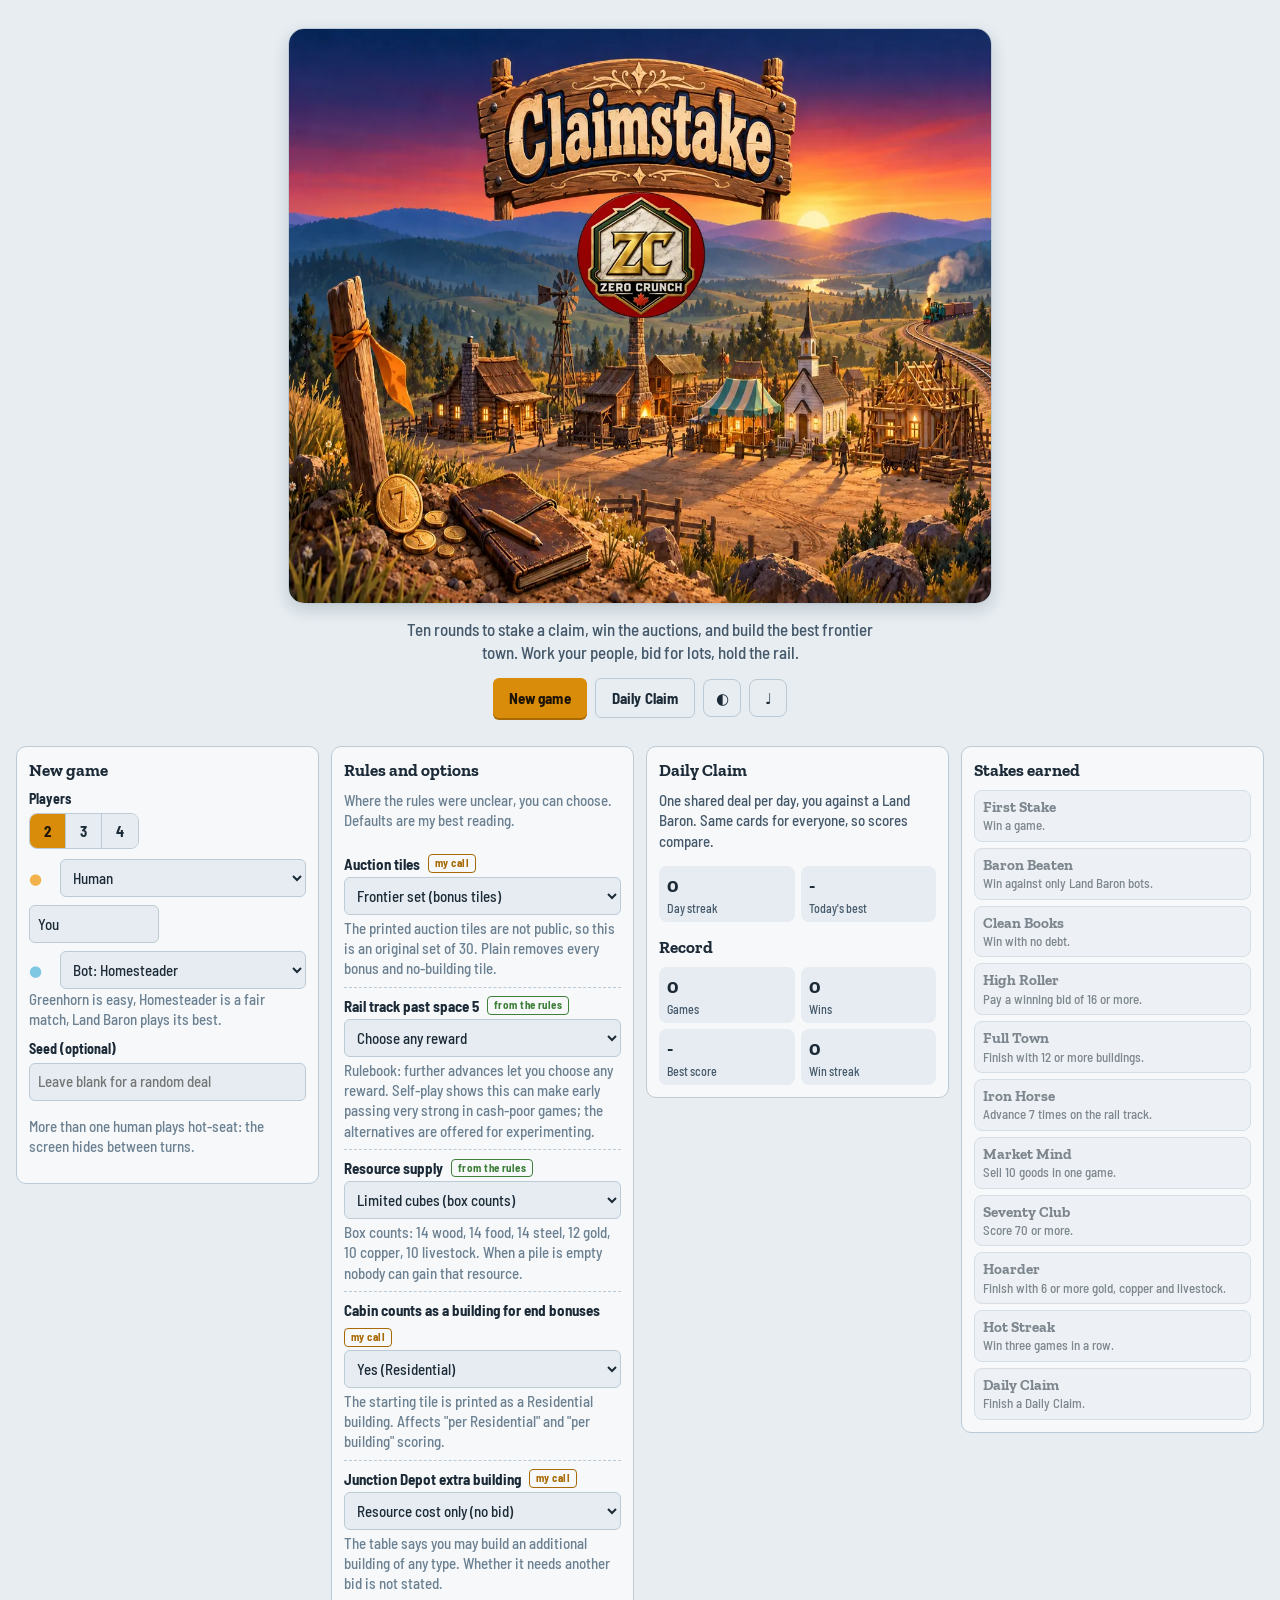
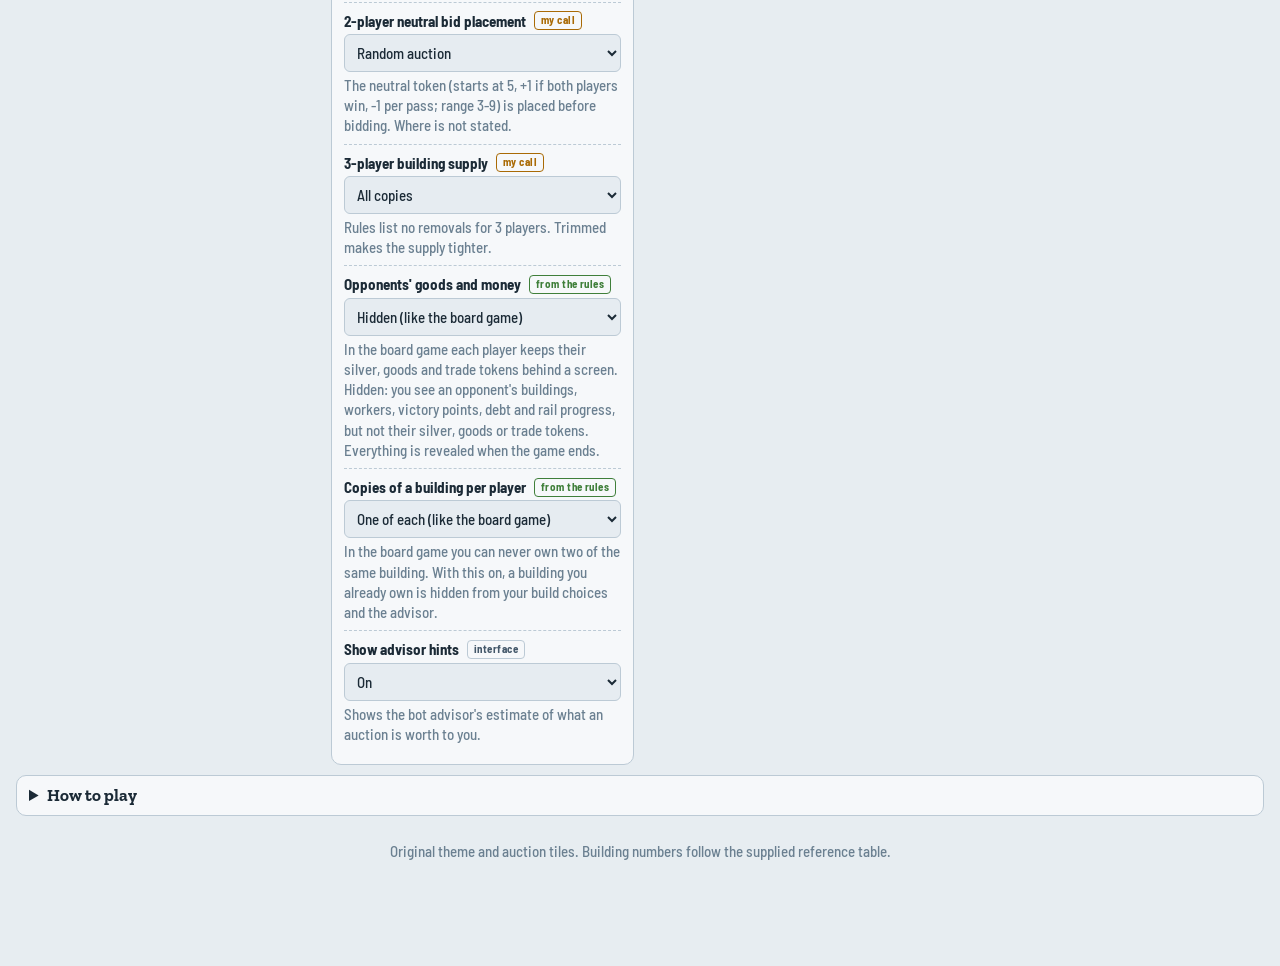
==== site/index.html @ 6c7e7928 "Easier-to-read building abilities Co-Authored-By: Claude Sonnet 5.5 <noreply@anthropic.com> Claude-S" ====
<!doctype html><html lang="en"><head><meta charset="utf-8"><meta name="viewport" content="width=device-width,initial-scale=1,viewport-fit=cover">
<title>Claimstake</title>
<link rel="preconnect" href="https://fonts.googleapis.com"><link rel="preconnect" href="https://fonts.gstatic.com" crossorigin>
<link rel="stylesheet" href="https://fonts.googleapis.com/css2?family=Barlow+Semi+Condensed:wght@500;600;700&family=Zilla+Slab:wght@600;700&display=swap">
<style>/* Layout concept: dusk survey office. Header ribbon of ten stakes; left = town scene + action table; right = ledger, market, lots.
   Dark-first (dusk with lamplit windows); daylight theme mirrors it. */
:root {
  --bg: #0e1822; --bg2: #132130; --panel: #192a3a; --panel2: #213447; --line: #31485c;
  --ink: #ece6d6; --ink2: #a9b8c6; --ink3: #7189a0;
  --amber: #f2b34c; --amber2: #c98a22; --on-amber: #1d1406; --good: #8fc08a; --bad: #e0705a; --warn: #eab050;
  --R: #d9806a; --I: #8aa5c8; --C: #52b5aa; --S: #b88acb;
  --sky1: #1b2f4a; --sky2: #5a5476; --sky3: #e9985a; --hill1: #1a2b3c; --hill2: #142230; --ground: #263a30; --star: .0;
  --wall: #a58d6c; --wall2: #7b6850; --trim: #e4d6b8; --dk: #241c16; --glass: #ffcf72; --stone: #7f8c99; --stone2: #62707e;
  --brick: #98584b; --water: #2f6f8f; --plank: #6c5238; --crate: #9a7a4b; --grass: #4d6b46; --crop: #d1a944; --cow: #d9cdb5;
  --logc: #c6934f; --rock: #5d6670; --oreGold: #f0c040; --oreCu: #cf7a48; --steel2: #6f7e8e; --wheel: #d9cfb8; --smoke: #c4ccd4;
  --shadow: 0 6px 18px rgba(0, 0, 0, .35);
  --font-d: 'Zilla Slab', 'Rockwell', 'Roboto Slab', Georgia, serif;
  --font-b: 'Barlow Semi Condensed', 'Arial Narrow', 'Roboto Condensed', system-ui, sans-serif;
  color-scheme: dark;
}
@media (prefers-color-scheme: light) {
  :root:not([data-theme="dark"]) {
    --bg: #e7edf1; --bg2: #dde5eb; --panel: #f6f8fa; --panel2: #e6ecf1; --line: #bccad5;
    --ink: #1b2a36; --ink2: #44586a; --ink3: #6b8091; --amber: #d98b0a; --amber2: #a96a05; --on-amber: #1d1406;
    --good: #3f7f3a; --bad: #b8402d; --warn: #a96a05;
    --R: #c25f47; --I: #4f74a1; --C: #2a8f84; --S: #8a58a6;
    --sky1: #8fb4d6; --sky2: #f0cfae; --sky3: #ffe9c4; --hill1: #9db5a0; --hill2: #86a28d; --ground: #7aa077;
    --wall: #c7ad86; --wall2: #a38a66; --glass: #ffe3a1; --shadow: 0 6px 16px rgba(30, 50, 70, .18);
    color-scheme: light;
  }
}
:root[data-theme="light"] {
  --bg: #e7edf1; --bg2: #dde5eb; --panel: #f6f8fa; --panel2: #e6ecf1; --line: #bccad5;
  --ink: #1b2a36; --ink2: #44586a; --ink3: #6b8091; --amber: #d98b0a; --amber2: #a96a05; --on-amber: #1d1406;
  --good: #3f7f3a; --bad: #b8402d; --warn: #a96a05;
  --R: #c25f47; --I: #4f74a1; --C: #2a8f84; --S: #8a58a6;
  --sky1: #8fb4d6; --sky2: #f0cfae; --sky3: #ffe9c4; --hill1: #9db5a0; --hill2: #86a28d; --ground: #7aa077;
  --wall: #c7ad86; --wall2: #a38a66; --glass: #ffe3a1; --shadow: 0 6px 16px rgba(30, 50, 70, .18);
  color-scheme: light;
}

* { box-sizing: border-box; }
html, body { height: 100%; }
body { margin: 0; background: var(--bg); color: var(--ink); font: 500 15px/1.35 var(--font-b); -webkit-font-smoothing: antialiased; }
button { font: inherit; color: inherit; cursor: pointer; }
h1, h2, h3, h4 { font-family: var(--font-d); margin: 0; font-weight: 700; text-wrap: balance; }
.num { font-variant-numeric: tabular-nums; }
.ic { width: 1.25em; height: 1.25em; vertical-align: -.28em; flex: none; }
.ic.R, .ic.I, .ic.C, .ic.S { }
.ic.R { color: var(--R); } .ic.I { color: var(--I); } .ic.C { color: var(--C); } .ic.S { color: var(--S); }
:focus-visible { outline: 2px solid var(--amber); outline-offset: 2px; border-radius: 4px; }

#app { min-height: 100%; display: flex; flex-direction: column; padding-inline: 16px; padding-block: 10px 90px; max-width: 1480px; margin: 0 auto; gap: 10px; }

/* ---------- buttons, chips */
.btn { background: var(--amber); color: var(--on-amber); border: 0; border-radius: 6px; padding: 9px 16px; font-weight: 700; letter-spacing: .01em; min-height: 40px; box-shadow: 0 2px 0 var(--amber2); transition: transform .08s, filter .15s; }
.btn:hover:not(:disabled) { filter: brightness(1.07); }
.btn:active:not(:disabled) { transform: translateY(1px); box-shadow: 0 1px 0 var(--amber2); }
.btn:disabled { background: var(--panel2); color: var(--ink3); box-shadow: none; cursor: not-allowed; }
.btn.ghost { background: transparent; color: var(--ink); border: 1px solid var(--line); box-shadow: none; }
.btn.ghost:hover:not(:disabled) { background: var(--panel2); }
.btn.small { padding: 4px 10px; min-height: 30px; font-size: 13px; }
.btn.warn { background: var(--bad); color: #fff; box-shadow: 0 2px 0 rgba(0, 0, 0, .3); }
.chip { display: inline-flex; align-items: center; gap: 4px; padding: 2px 8px; border-radius: 99px; background: var(--panel2); border: 1px solid var(--line); font-size: 13px; white-space: nowrap; }
.chip.R { border-color: var(--R); } .chip.I { border-color: var(--I); } .chip.C { border-color: var(--C); } .chip.S { border-color: var(--S); }
.tag { font-size: 11px; font-weight: 700; letter-spacing: .04em; padding: 1px 6px; border-radius: 4px; border: 1px solid var(--line); color: var(--ink2); }
.tag.confirmed { color: var(--good); border-color: var(--good); } .tag.designed { color: var(--warn); border-color: var(--warn); }
.muted { color: var(--ink2); } .faint { color: var(--ink3); }
.row { display: flex; align-items: center; gap: 8px; } .row.wrap { flex-wrap: wrap; } .grow { flex: 1; min-width: 0; }
.panel { background: var(--panel); border: 1px solid var(--line); border-radius: 10px; padding: 12px; }
.panel > h3 { font-size: 17px; margin-bottom: 8px; display: flex; align-items: center; gap: 8px; }

/* ---------- header */
.top { display: flex; align-items: center; gap: 14px; flex-wrap: wrap; }
.brand { display: flex; align-items: center; gap: 8px; font-family: var(--font-d); font-size: 24px; font-weight: 700; letter-spacing: .01em; }
.brand .ic { width: 28px; height: 28px; }
.ribbon { flex: 1; min-width: 260px; display: grid; grid-template-columns: repeat(10, 1fr); gap: 3px; align-items: end; }
.stake { position: relative; height: 30px; border-radius: 3px; background: var(--panel2); display: grid; place-items: center; font-weight: 700; font-size: 13px; color: var(--ink3); border-bottom: 3px solid var(--line); }
.stake.A { border-bottom-color: #84b27e; } .stake.B { border-bottom-color: #7ea0c8; } .stake.C { border-bottom-color: #c590d6; }
.stake.done { color: var(--ink2); background: var(--bg2); }
.stake.now { background: var(--amber); color: var(--on-amber); transform: translateY(-3px); box-shadow: 0 3px 0 var(--amber2); }
.stagebar { grid-column: 1 / -1; display: grid; grid-template-columns: 4fr 4fr 2fr; font-size: 11px; color: var(--ink3); letter-spacing: .06em; text-transform: uppercase; }
.phase { font-family: var(--font-d); font-weight: 700; font-size: 17px; }
.iconbtn { width: 38px; height: 38px; display: grid; place-items: center; border-radius: 8px; background: transparent; border: 1px solid var(--line); }
.iconbtn:hover { background: var(--panel2); }

/* ---------- opponents */
.opps { display: flex; gap: 8px; flex-wrap: wrap; }
.opp { flex: 1; min-width: 190px; background: var(--panel); border: 1px solid var(--line); border-radius: 10px; padding: 8px 10px; display: grid; gap: 4px; }
.opp.turn { border-color: var(--amber); box-shadow: 0 0 0 1px var(--amber) inset; }
.opp .nm { font-family: var(--font-d); font-weight: 700; font-size: 16px; display: flex; justify-content: space-between; gap: 6px; }
.opp .st { display: flex; gap: 10px; flex-wrap: wrap; font-size: 13px; color: var(--ink2); }
.pips { display: inline-flex; gap: 3px; } .pips i { width: 9px; height: 9px; border-radius: 50%; background: var(--panel2); border: 1px solid var(--line); } .pips i.on { background: var(--amber); border-color: var(--amber2); }

/* ---------- main grid */
.main { display: grid; grid-template-columns: minmax(0, 1.65fr) minmax(300px, 1fr); gap: 12px; align-items: start; }
.col { display: grid; gap: 12px; min-width: 0; }

/* ---------- town scene */
.scene { border-radius: 12px; overflow: hidden; border: 1px solid var(--line); background: linear-gradient(var(--sky1), var(--sky2) 62%, var(--sky3)); position: relative; box-shadow: var(--shadow); }
.scene svg.sc { display: block; width: 100%; height: auto; }
.scene .cap { position: absolute; left: 10px; top: 8px; right: 10px; display: flex; justify-content: space-between; gap: 8px; pointer-events: none; }
.scene .cap b { font-family: var(--font-d); font-size: 18px; color: #fff; text-shadow: 0 1px 6px rgba(0, 0, 0, .5); }
.scene .cap span { color: rgba(255, 255, 255, .85); font-size: 13px; text-shadow: 0 1px 4px rgba(0, 0, 0, .5); }
.star { fill: #fff; opacity: calc(var(--star) * .9); }
.bld { cursor: pointer; }
.bld:hover .spr { filter: brightness(1.12); }
.bld.rise { animation: rise .8s cubic-bezier(.2, .9, .25, 1.15) both; transform-box: fill-box; transform-origin: 50% 100%; }
@keyframes rise { 0% { transform: translateY(40px) scaleY(.2); opacity: 0; } 60% { opacity: 1; } 100% { transform: none; } }
.spr { overflow: visible; }
.spr .w { fill: var(--wall); } .spr .w2 { fill: var(--wall2); } .spr .trim { fill: var(--trim); }
.spr .dk { fill: var(--dk); stroke: var(--dk); } .spr .gl { fill: var(--glass); filter: drop-shadow(0 0 2.5px var(--glass)); animation: flick 5s ease-in-out infinite; }
.spr .stone { fill: var(--stone); } .spr .stone2 { fill: var(--stone2); } .spr .brick { fill: var(--brick); }
.spr .rf.R, .spr .flag.R { fill: var(--R); } .spr .rf.I, .spr .flag.I { fill: var(--I); } .spr .rf.C, .spr .flag.C { fill: var(--C); } .spr .rf.S, .spr .flag.S { fill: var(--S); }
.spr .water { fill: var(--water); } .spr .wave { fill: none; stroke: rgba(255, 255, 255, .35); stroke-width: 1.4; }
.spr .plank { fill: var(--plank); } .spr .crate { fill: var(--crate); stroke: var(--dk); stroke-width: .8; } .spr .gr { fill: var(--grass); }
.spr .crop { fill: var(--crop); } .spr .cow { fill: var(--cow); } .spr .logc { fill: var(--logc); stroke: var(--dk); stroke-width: .8; }
.spr .rock { fill: var(--rock); } .spr .ore.gold { fill: var(--oreGold); } .spr .ore.copper { fill: var(--oreCu); } .spr .ore { fill: var(--stone); }
.spr .fence { fill: none; stroke: var(--wall2); } .spr .fence path, .spr .fence ellipse { stroke: var(--trim); }
.spr .track { fill: none; stroke: var(--steel2); stroke-width: 1.6; }
.spr .anvilc { fill: var(--steel2); } .spr .wheel { fill: none; stroke: var(--wheel); } .spr .sail { fill: var(--trim); }
.spr .awn0 { fill: var(--R); } .spr .awn1 { fill: var(--trim); } .spr .stripe { stroke: var(--bg); opacity: .5; fill: none; }
.spr .sign { fill: var(--trim); } .spr .sign2 { fill: var(--trim); }
.spr .boxA { fill: var(--R); } .spr .boxB { fill: var(--C); }
.spr .fire { fill: #ff9b3d; filter: drop-shadow(0 0 4px #ff9b3d); animation: flick 1.4s ease-in-out infinite; }
.spr .blade { fill: none; stroke: var(--wall2); } .spr .blade2 { fill: var(--trim); opacity: .9; }
.spr .spin { animation: spin 14s linear infinite; }
.spr .smoke circle { fill: var(--smoke); opacity: .0; animation: puff 4.5s ease-out infinite; }
.spr .smoke circle:nth-child(2) { animation-delay: .6s; } .spr .smoke circle:nth-child(3) { animation-delay: 1.2s; }
@keyframes flick { 0%, 100% { opacity: 1; } 45% { opacity: .85; } 52% { opacity: 1; } 78% { opacity: .9; } }
@keyframes spin { to { transform: rotate(360deg); } }
@keyframes puff { 0% { opacity: .0; transform: translateY(6px); } 25% { opacity: .55; } 100% { opacity: 0; transform: translateY(-14px) scale(1.5); } }

/* ---------- action table */
.table { background: var(--panel); border: 1px solid var(--line); border-radius: 12px; padding: 14px; display: grid; gap: 12px; }
.table > .hd { display: flex; align-items: baseline; justify-content: space-between; gap: 10px; flex-wrap: wrap; }
.table > .hd h2 { font-size: 22px; }
.hint { color: var(--ink2); font-size: 14px; max-width: 70ch; }
.notice { border-left: 4px solid var(--amber); background: var(--panel2); border-radius: 6px; padding: 8px 10px; font-size: 14px; }
.notice.bad { border-color: var(--bad); }

/* auctions */
.aucs { display: grid; grid-template-columns: repeat(auto-fit, minmax(240px, 1fr)); gap: 10px; }
.auc { background: var(--panel2); border: 1px solid var(--line); border-radius: 10px; padding: 10px; display: grid; gap: 8px; align-content: start; position: relative; }
.auc.mine { border-color: var(--amber); }
.auc .tn { font-family: var(--font-d); font-weight: 700; font-size: 18px; }
.auc .bidnow { display: flex; align-items: center; gap: 8px; min-height: 34px; }
.coin { display: inline-grid; place-items: center; min-width: 34px; height: 34px; border-radius: 50%; background: radial-gradient(circle at 35% 30%, #fff3d0, var(--amber) 55%, var(--amber2)); color: var(--on-amber); font-weight: 800; font-size: 16px; box-shadow: 0 2px 0 var(--amber2); }
.coin.neutral { background: radial-gradient(circle at 35% 30%, #e8eef3, #95a6b6 60%, #6d7f90); box-shadow: 0 2px 0 #55687a; }
.coin.stamp { animation: stamp .35s cubic-bezier(.2, 1.6, .4, 1) both; }
@keyframes stamp { 0% { transform: scale(2) rotate(-14deg); opacity: 0; } 100% { transform: none; opacity: 1; } }
.ladder { display: flex; flex-wrap: wrap; gap: 5px; }
.lad { min-width: 40px; height: 36px; border-radius: 6px; border: 1px solid var(--line); background: var(--panel); font-weight: 700; }
.lad:hover:not(:disabled) { background: var(--amber); color: var(--on-amber); border-color: var(--amber2); }
.lad:disabled { opacity: .35; cursor: not-allowed; }
.mini { display: flex; flex-wrap: wrap; gap: 5px; }
.mb { display: inline-flex; align-items: center; gap: 5px; padding: 2px 8px 2px 4px; border-radius: 6px; background: var(--panel); border: 1px solid var(--line); font-size: 13px; cursor: pointer; }
.mb svg.spr { width: 28px; height: 25px; }
.mb.no { opacity: .5; } .mb.ok { border-color: var(--good); }
.mb:hover { background: var(--bg2); }

/* building cards */
.cards { display: grid; grid-template-columns: repeat(auto-fill, minmax(210px, 1fr)); gap: 10px; }
.bcard { background: var(--panel2); border: 1px solid var(--line); border-radius: 10px; padding: 8px; display: grid; gap: 6px; align-content: start; position: relative; text-align: left; }
.bcard.sel { border-color: var(--amber); box-shadow: 0 0 0 2px var(--amber) inset; }
.bcard.dis { opacity: .55; }
.bcard .art { height: 64px; display: flex; justify-content: center; background: linear-gradient(var(--sky1), var(--sky2)); border-radius: 7px; overflow: hidden; }
.bcard .art svg { height: 100%; width: auto; }
.bcard .nm { font-family: var(--font-d); font-weight: 700; font-size: 16px; display: flex; justify-content: space-between; gap: 6px; align-items: center; }
.bcard .fx { font-size: 13px; color: var(--ink2); display: grid; gap: 2px; }
.cost { display: inline-flex; gap: 2px; align-items: center; }
.ty { display: inline-flex; align-items: center; gap: 3px; font-size: 12px; font-weight: 700; }
.slots { display: flex; gap: 8px; flex-wrap: wrap; }
.slot { display: inline-flex; align-items: center; gap: 4px; padding: 4px 6px; border-radius: 8px; border: 1px dashed var(--line); background: var(--panel); font-size: 13px; min-height: 36px; cursor: pointer; }
.slot:hover { border-color: var(--amber); }
.slot .w { width: 20px; height: 20px; border-radius: 50%; border: 2px dashed var(--ink3); display: inline-grid; place-items: center; }
.slot .w.on { border: 2px solid var(--amber); background: var(--amber); }
.slot .w.on svg { width: 16px; height: 16px; }
.slot.full { border-style: solid; border-color: var(--amber); }

/* resource lines */
.resrow { display: grid; grid-template-columns: 1.6em minmax(0, 1fr) auto auto; gap: 8px; align-items: center; padding: 4px 0; border-bottom: 1px dashed var(--line); }
.resrow:last-child { border-bottom: 0; }
.resrow .have { font-weight: 800; font-size: 17px; min-width: 1.5em; text-align: right; }
.mk { display: inline-flex; gap: 4px; }
.mk button { border: 1px solid var(--line); background: var(--panel2); border-radius: 6px; padding: 3px 7px; font-size: 13px; font-weight: 700; min-height: 30px; }
.mk button:hover:not(:disabled) { background: var(--amber); color: var(--on-amber); }
.mk button:disabled { opacity: .35; cursor: not-allowed; }
.stats { display: grid; grid-template-columns: repeat(auto-fit, minmax(92px, 1fr)); gap: 6px; }
.stat { background: var(--panel2); border-radius: 8px; padding: 6px 8px; display: grid; gap: 1px; }
.stat b { font-size: 20px; font-family: var(--font-d); display: flex; align-items: center; gap: 5px; }
.stat span { font-size: 12px; color: var(--ink2); }
.stat.bad b { color: var(--bad); }

.tabs { display: none; }
.log { max-height: 220px; overflow: auto; font-size: 13px; color: var(--ink2); display: grid; gap: 2px; }
.log div:last-child { color: var(--ink); font-weight: 600; }
.lots .grp { display: grid; gap: 4px; margin-bottom: 8px; }
.lotrow { display: grid; grid-template-columns: 36px minmax(0, 1fr) auto; gap: 8px; align-items: center; padding: 3px 4px; border-radius: 6px; cursor: pointer; background: transparent; border: 0; text-align: left; width: 100%; }
.lotrow:hover { background: var(--panel2); }
.lotrow svg.spr { width: 36px; height: 32px; }
.lotrow .era { font-size: 11px; color: var(--ink3); }

/* pay panel */
.pay { background: var(--panel2); border: 1px solid var(--amber); border-radius: 10px; padding: 10px; display: grid; gap: 8px; }
.pay .due { font-family: var(--font-d); font-size: 20px; font-weight: 700; display: flex; align-items: center; gap: 6px; }
.stepper { display: inline-flex; align-items: center; gap: 6px; }
.stepper button { width: 30px; height: 30px; border-radius: 6px; border: 1px solid var(--line); background: var(--panel); font-weight: 800; }
.stepper button:disabled { opacity: .35; }

/* modal / curtain / toast */
.veil { position: fixed; inset: 0; background: rgba(5, 10, 16, .66); display: grid; place-items: center; padding: 16px; z-index: 50; overflow: auto; }
.sheet { background: var(--panel); border: 1px solid var(--line); border-radius: 14px; padding: 18px; max-width: 760px; width: 100%; max-height: calc(100% - 20px); overflow: auto; display: grid; gap: 12px; box-shadow: var(--shadow); }
.sheet.wide { max-width: 1000px; }
.curtain { background: var(--bg); z-index: 80; text-align: center; }
.toasts { position: fixed; left: 50%; transform: translateX(-50%); bottom: calc(80px + env(safe-area-inset-bottom, 0px)); display: grid; gap: 6px; z-index: 70; pointer-events: none; width: min(92vw, 460px); }
.toast { background: var(--panel2); border: 1px solid var(--line); border-radius: 8px; padding: 8px 12px; box-shadow: var(--shadow); animation: tin .25s ease-out both; font-weight: 600; }
.toast.bad { border-color: var(--bad); } .toast.good { border-color: var(--good); }
@keyframes tin { from { transform: translateY(10px); opacity: 0; } to { transform: none; opacity: 1; } }

/* menu */
.hero { display: grid; gap: 14px; place-items: center; text-align: center; padding-block: 18px; }
.hero h1 { font-size: clamp(40px, 8vw, 74px); letter-spacing: .01em; line-height: 1; }
.hero p { max-width: 54ch; color: var(--ink2); margin: 0; font-size: 17px; }
.hero .scene { width: min(100%, 880px); }
.menu { display: grid; grid-template-columns: repeat(auto-fit, minmax(300px, 1fr)); gap: 12px; align-items: start; }
.field { display: grid; gap: 4px; } .field label { font-weight: 700; font-size: 14px; }
select, input[type=text] { background: var(--panel2); color: var(--ink); border: 1px solid var(--line); border-radius: 6px; padding: 7px 8px; font: inherit; min-height: 38px; width: 100%; }
.seg { display: inline-flex; border: 1px solid var(--line); border-radius: 8px; overflow: hidden; }
.seg button { background: var(--panel2); border: 0; padding: 7px 14px; font-weight: 700; border-right: 1px solid var(--line); }
.seg button:last-child { border-right: 0; }
.seg button.on { background: var(--amber); color: var(--on-amber); }
.opt { display: grid; gap: 3px; padding: 8px 0; border-bottom: 1px dashed var(--line); }
.opt:last-child { border-bottom: 0; }
details.fold { border: 1px solid var(--line); border-radius: 10px; padding: 8px 12px; background: var(--panel); }
details.fold > summary { cursor: pointer; font-family: var(--font-d); font-weight: 700; font-size: 17px; }
.ach { display: grid; grid-template-columns: repeat(auto-fill, minmax(190px, 1fr)); gap: 6px; }
.ach div { border: 1px solid var(--line); border-radius: 8px; padding: 6px 8px; font-size: 13px; background: var(--panel2); }
.ach div.got { border-color: var(--amber); } .ach div:not(.got) { opacity: .55; }
.ach b { display: block; font-family: var(--font-d); font-size: 15px; }

/* scoring */
.scoretbl { width: 100%; border-collapse: collapse; font-size: 14px; }
.scoretbl th, .scoretbl td { padding: 6px 8px; border-bottom: 1px solid var(--line); text-align: right; vertical-align: top; }
.scoretbl th:first-child, .scoretbl td:first-child { text-align: left; }
.scoretbl tr.total td { font-family: var(--font-d); font-size: 20px; font-weight: 700; }
.scoretbl td.win { color: var(--amber); }
.tblwrap { overflow-x: auto; }
.banner { text-align: center; font-family: var(--font-d); font-size: clamp(26px, 5vw, 40px); font-weight: 700; }
.conf i { position: fixed; top: -10px; width: 8px; height: 14px; animation: fall linear forwards; z-index: 90; pointer-events: none; }
@keyframes fall { to { transform: translateY(110vh) rotate(540deg); } }

@media (max-width: 960px) {
  .main { grid-template-columns: minmax(0, 1fr); }
  #app { padding-bottom: 96px; }
  .tabs { display: grid; grid-template-columns: repeat(4, 1fr); position: fixed; left: 0; right: 0; bottom: 0; background: var(--panel); border-top: 1px solid var(--line); padding-bottom: env(safe-area-inset-bottom, 0px); z-index: 40; }
  .tabs button { background: transparent; border: 0; padding: 10px 4px 8px; font-weight: 700; color: var(--ink2); border-top: 3px solid transparent; }
  .tabs button.on { color: var(--amber); border-top-color: var(--amber); }
  .pane { display: none; } .pane.on { display: grid; gap: 12px; }
  .toasts { bottom: calc(90px + env(safe-area-inset-bottom, 0px)); }
}
@media (min-width: 961px) { .pane { display: grid; gap: 12px; } }
@media (prefers-reduced-motion: reduce) { * { animation: none !important; transition: none !important; } }

.stat b span { font-size: inherit; color: inherit; }
.seg { justify-self: start; }

/* hover tooltips */
.tip { position: fixed; z-index: 120; max-width: 320px; background: var(--panel); color: var(--ink); border: 1px solid var(--amber); border-radius: 10px; padding: 9px 11px; box-shadow: var(--shadow); font-size: 13.5px; line-height: 1.35; pointer-events: none; display: grid; gap: 5px; left: 0; top: 0; }
.tip[hidden] { display: none; }
.tip b { font-family: var(--font-d); font-size: 15px; }
.tip .tipcard { border: 0; padding: 0; background: transparent; }
.tip .tipcard .art { height: 56px; }
.tip .tipx { color: var(--ink2); }

/* rail track + reward buttons, larger */
.rtrack { display: grid; grid-template-columns: repeat(5, minmax(0, 1fr)); gap: 8px; max-width: 560px; }
.rcell { display: grid; justify-items: center; gap: 4px; padding: 10px 4px 8px; border-radius: 10px; background: var(--bg2); border: 2px solid var(--line); font-size: 13px; font-weight: 700; text-align: center; color: var(--ink2); line-height: 1.15; }
.rcell .ic { width: 44px; height: 44px; }
.rcell.done { opacity: .5; }
.rcell.now { border-color: var(--amber); background: var(--panel2); color: var(--ink); box-shadow: 0 0 0 2px var(--amber) inset; }
.rewards .btn.small { min-height: 48px; padding: 6px 14px; font-size: 15px; display: inline-flex; align-items: center; gap: 8px; }
.rewards .btn.small .ic { width: 30px; height: 30px; }
.rewards .chip { padding: 6px 10px; font-size: 15px; gap: 8px; }
.rewards .chip .btn.small { min-height: 44px; padding: 4px 10px; }
.rewards .chip .btn.small .ic { width: 28px; height: 28px; }
@media (max-width: 520px) { .rcell .ic { width: 34px; height: 34px; } .rcell { font-size: 11.5px; } }

/* round dawn: fade in with a rising sun */
.dawnveil { position: fixed; inset: 0; z-index: 60; pointer-events: none; background: linear-gradient(to top, rgba(244, 150, 78, .55), rgba(9, 16, 30, .92) 62%); animation: dawnveil 1.7s ease-out both; animation-delay: var(--d); }
@keyframes dawnveil { 0% { opacity: 1; } 55% { opacity: .55; } 100% { opacity: 0; } }
.dawntitle { position: fixed; z-index: 61; left: 50%; top: 38%; transform: translate(-50%, -50%); text-align: center; pointer-events: none; color: #fff7e0; text-shadow: 0 2px 14px rgba(0, 0, 0, .6); display: grid; gap: 2px; animation: dawntitle 2.2s ease-out both; animation-delay: var(--d); }
.dawntitle b { font-family: var(--font-d); font-size: clamp(40px, 9vw, 84px); line-height: 1; }
.dawntitle small { font-size: 16px; letter-spacing: .12em; text-transform: uppercase; }
@keyframes dawntitle { 0% { opacity: 0; transform: translate(-50%, -38%); } 22% { opacity: 1; transform: translate(-50%, -50%); } 68% { opacity: 1; } 100% { opacity: 0; transform: translate(-50%, -56%); } }
.scene.dawn { animation: dawnsky 2.4s ease-out both; animation-delay: var(--d); }
@keyframes dawnsky { 0% { filter: brightness(.4) saturate(.5); } 100% { filter: none; } }
.sunwrap { animation: sunrise 2.4s cubic-bezier(.2, .7, .3, 1) both; animation-delay: var(--d); }
@keyframes sunrise { 0% { transform: translateY(150px); opacity: 1; } 70% { transform: translateY(0); opacity: 1; } 100% { transform: translateY(-8px); opacity: 0; } }

.sr { position: absolute; width: 1px; height: 1px; overflow: hidden; clip: rect(0 0 0 0); white-space: nowrap; }
.hero .cover { display: block; width: min(100%, 940px); height: auto; border-radius: 16px; box-shadow: var(--shadow); border: 1px solid var(--line); }
.hero .cover { width: auto; max-width: 100%; max-height: 64vh; }

.tc { display: inline-flex; align-items: center; gap: 1px; margin-left: 4px; font-size: 12px; font-weight: 800; color: var(--bad); }
.tc .ic { width: 15px; height: 15px; }
.mk button:hover:not(:disabled) .tc { color: inherit; }
.mk button:disabled .tc { color: inherit; }
.tnote { margin: 0 0 6px; font-size: 13px; }

/* buildings chart */
.sortbar { display: flex; flex-wrap: wrap; align-items: center; gap: 4px; }
.sortbar button { background: var(--panel2); border: 1px solid var(--line); border-radius: 6px; padding: 4px 9px; font-size: 13px; font-weight: 700; min-height: 30px; }
.sortbar button:hover { border-color: var(--amber); }
.sortbar button.on { background: var(--amber); color: var(--on-amber); border-color: var(--amber2); }
.btable .seg button { padding: 5px 12px; }
.bt { width: 100%; border-collapse: collapse; font-size: 13px; margin-top: 8px; }
.bt th { text-align: left; font-size: 12px; color: var(--ink3); font-weight: 700; padding: 4px 8px; border-bottom: 2px solid var(--line); white-space: nowrap; }
.bt td { padding: 6px 8px; border-bottom: 1px dashed var(--line); vertical-align: top; }
.bt tr { cursor: pointer; } .bt tbody tr:hover { background: var(--panel2); }
.bt tr.own td:first-child { box-shadow: 3px 0 0 var(--amber) inset; }
.bt .bn { display: flex; align-items: center; gap: 8px; font-weight: 700; min-width: 150px; font-family: var(--font-d); font-size: 14px; }
.bt .th { width: 46px; height: 41px; flex: none; background: linear-gradient(var(--sky1), var(--sky2)); border-radius: 6px; overflow: hidden; display: block; }
.bt .th svg { width: 100%; height: 100%; display: block; }
.bt td .chip { margin: 1px 2px 1px 0; font-size: 12px; }
.bt td div + div { margin-top: 2px; }
.bt td.num { font-variant-numeric: tabular-nums; font-weight: 700; }
@media (max-width: 960px) { .bt .th { display: none; } .bt { min-width: 720px; } }
.scene .wk { pointer-events: none; filter: drop-shadow(0 1px 1px rgba(0,0,0,.5)); }

.needs { display: flex; flex-wrap: wrap; align-items: center; gap: 4px 8px; margin: 6px 0 2px; font-size: 13px; }
.nc { display: inline-flex; align-items: center; gap: 3px; padding: 2px 7px; border-radius: 999px; border: 1px solid var(--line); background: var(--panel2); font-weight: 700; font-variant-numeric: tabular-nums; }
.nc .ic { width: 18px; height: 18px; }
.nc.ok { border-color: var(--good, #4a8); } .nc.short { border-color: var(--bad); color: var(--bad); }
.notice .needs { margin: 0 0 6px; }

/* market */
.mhead { display: grid; grid-template-columns: repeat(3, 1fr); gap: 8px; margin-bottom: 8px; }
.mbal { background: var(--panel2); border: 1px solid var(--line); border-radius: 10px; padding: 8px 10px; display: flex; flex-direction: column; gap: 2px; }
.mbal .ml { font-size: 12px; color: var(--ink3); font-weight: 700; }
.mbal b { font-size: 24px; display: flex; align-items: center; gap: 6px; line-height: 1.1; }
.mbal .ic { width: 28px; height: 28px; }
.mrows { display: flex; flex-direction: column; gap: 6px; margin: 8px 0 12px; }
.mrow { display: grid; grid-template-columns: 48px minmax(0, 1fr) auto auto; gap: 10px; align-items: center; padding: 8px 10px; border: 1px solid var(--line); border-radius: 10px; background: var(--panel); }
.mrow.has { border-color: var(--amber); background: var(--panel2); }
.mico { width: 48px; height: 48px; border-radius: 10px; background: var(--panel2); display: grid; place-items: center; }
.mrow.has .mico { background: var(--panel); }
.mico .ic { width: 34px; height: 34px; vertical-align: 0; }
.minfo { display: flex; flex-direction: column; gap: 1px; min-width: 0; }
.minfo b { font-family: var(--font-d); font-size: 16px; }
.minfo .faint { font-size: 12px; }
.bar { display: block; height: 4px; border-radius: 2px; background: var(--line); overflow: hidden; margin-top: 3px; max-width: 120px; }
.bar u { display: block; height: 100%; background: var(--amber); text-decoration: none; }
.mhave { display: flex; flex-direction: column; align-items: center; min-width: 44px; line-height: 1.1; }
.mhave .num { font-size: 24px; font-weight: 800; } .mhave .faint { font-size: 11px; }
.mrow .mk { gap: 6px; }
.mrow .mk button { display: flex; flex-direction: column; align-items: center; gap: 1px; min-width: 66px; min-height: 52px; padding: 5px 8px; border-radius: 8px; font-size: 12px; }
.mrow .mk .mv { font-size: 14px; font-weight: 800; }
.mrow .mk .mp { font-size: 13px; display: inline-flex; align-items: center; gap: 2px; }
.mrow .mk .mp .ic, .mrow .mk .tc .ic { width: 16px; height: 16px; }
.mrow .mk .tc { font-size: 11px; opacity: .85; display: inline-flex; align-items: center; }
.mxh { font-size: 13px; font-weight: 700; color: var(--ink3); margin-bottom: 4px; }
.market .btn.small { min-height: 38px; font-size: 14px; }
@media (max-width: 520px) { .mrow { grid-template-columns: 40px minmax(0, 1fr) auto; } .mhave { display: none; } .mico { width: 40px; height: 40px; } .mrow .mk button { min-width: 58px; } }

.goods-h { font-size: 13px; font-weight: 700; color: var(--ink3); margin: 10px 0 4px; }
.stats.goods .stat.zero { opacity: .5; }

/* readable building abilities */
.bcard .fx { gap: 5px; font-size: 14px; }
.fr { display: grid; grid-template-columns: 76px minmax(0, 1fr); gap: 6px; align-items: center; padding: 4px 6px; border-radius: 8px; background: var(--panel); border-left: 4px solid var(--line); }
.fr .fl { font-size: 12px; font-weight: 800; color: var(--ink3); display: flex; align-items: center; gap: 3px; flex-wrap: wrap; line-height: 1.2; }
.fr .fl .ic { width: 15px; height: 15px; }
.fr .fb { display: flex; flex-wrap: wrap; gap: 4px; align-items: center; color: var(--ink); font-weight: 600; line-height: 1.3; }
.fr.auto { border-left-color: #6aa86a; } .fr.work { border-left-color: var(--amber); } .fr.built { border-left-color: #5b8fd0; } .fr.fin { border-left-color: #b88acb; } .fr.spec { border-left-color: var(--ink3); }
.fr .chip { font-size: 14px; font-weight: 700; padding: 3px 9px; background: var(--panel2); }
.fr .chip .ic { width: 20px; height: 20px; }
.fr .chip .cw { font-weight: 600; color: var(--ink2); }
.fr .chip .num { font-size: 15px; }
</style></head><body><div id="app"></div><div class="toasts" id="toasts" aria-live="polite"></div>
<script>window.CLAIM_CFG={url:"https://iebutksrypqzohumllal.supabase.co",key:"sb_publishable_VxxsgQuKKQM807zeScKZow_G0WYVnAg"};
window.CLAIM_COVER="[data-uri]";
/* CLAIMSTAKE - game data.
   Numbers (costs, slots, points, bonuses) come from the supplied building reference table.
   Names, flavour and the 30 auction tiles are original. */
(function (root) {
  'use strict';

  const RES = ['wood', 'food', 'steel', 'gold', 'copper', 'livestock'];
  const LETTER = { W: 'wood', F: 'food', S: 'steel', G: 'gold', C: 'copper', L: 'livestock' };
  const TYPES = { R: 'Residential', I: 'Industrial', C: 'Commercial', S: 'Special' };
  // Market going rates (silver). Copper / livestock trade against one gold cube.
  const PRICE = { wood: 1, food: 2, steel: 3, gold: 4 };
  const LADDER = [3, 4, 5, 6, 7, 9, 12, 16, 21];
  const SUPPLY = { wood: 14, food: 14, steel: 14, gold: 12, copper: 10, livestock: 10,
                   trade: 36, debt: 36, line: 27, worker: 25 };
  // Rail track spaces 1..5
  const RAIL = ['trade', 'line', 'worker', 'resource', 'vp3'];

  // b(id, name, type, copies, era, cost, pts, auto, s1, s2, dbl, onBuild, special, final, blurb)
  function b(id, name, type, n, era, cost, pts, o) {
    return Object.assign({ id, name, type, n, era, cost, pts, auto: null, s1: null, s2: null, dbl: null,
      onBuild: null, special: null, final: null, blurb: '' }, o || {});
  }

  const BUILDINGS = [
    // ---------- Residential
    b('cabin', 'Cabin', 'R', 0, '-', '', 0, { auto: { silver: 2 }, s1: { wood: 1 }, s2: { vp: 1 },
      blurb: 'Your starting claim.' }),
    b('wheatfield', 'Wheat Field', 'R', 3, 'A', 'W', 0, { s1: { trade: 1, silver: 2 }, s2: { food: 1 } }),
    b('flourmill', 'Flour Mill', 'R', 1, 'A', 'WS', 2, { auto: { food: 1 } }),
    b('lodge', 'Lodge', 'R', 1, 'A/B', 'WW', 0, { auto: { silver: 2 }, onBuild: { debtPay: 1 },
      final: [{ per: 'I' }] }),
    b('cattlepen', 'Cattle Pen', 'R', 2, 'A/B', 'WFS', 0, { s1: { livestock: 1 }, onBuild: { trade: 1 } }),
    b('bunkhouse', 'Bunkhouse', 'R', 1, 'A/B', 'SS', 0, { auto: { silver: 1, trade: 1 },
      final: [{ per: 'worker' }, { per: 'line' }] }),
    b('carpentry', 'Carpentry Shed', 'R', 2, 'B', 'S', 2, { auto: { vp: 1 }, onBuild: { worker: 1 } }),
    b('meetinghouse', 'Meetinghouse', 'R', 1, 'B', 'WSGC', 10, { auto: { vp: 2 } }),
    b('guestranch', 'Guest Ranch', 'R', 2, 'C', 'WF', 3, { final: [{ per: 'worker' }] }),
    b('assemblyhall', 'Assembly Hall', 'R', 1, 'C', 'WWC', 10, { final: [{ per: 'C' }] }),
    // ---------- Industrial
    b('smelter', 'Smelter', 'I', 3, 'A', '', 0, { s1: { steel: 1 } }),
    b('rollingmill', 'Rolling Mill', 'I', 1, 'A', 'WWG', 0, { auto: { steel: 1 } }),
    b('landing', 'River Landing', 'I', 2, 'A/B', 'W', 0, { dbl: { gold: 1 }, special: 'goldSub' }),
    b('placer', 'Placer Claim', 'I', 2, 'A/B', 'WS', 0, { s1: { gold: 1 } }),
    b('redshaft', 'Red Shaft', 'I', 2, 'A/B', 'WWS', 0, { s1: { copper: 1 } }),
    b('anvil', 'Anvil Works', 'I', 2, 'B', 'SS', 1, { s1: { vp: 2 }, onBuild: { rail: 1 }, special: 'forge' }),
    b('packing', 'Packing House', 'I', 1, 'B', 'WL', 2, { s1: { vp: 2 }, s2: { vp: 2 } }),
    b('junction', 'Junction Depot', 'I', 2, 'C', 'WC', 3, { onBuild: { line: 1, extra: 1 } }),
    // ---------- Commercial
    b('bazaar', 'Bazaar', 'C', 3, 'A', 'W', 2, { auto: { trade: 1 }, s1: { silver: 2 }, special: 'convert' }),
    b('drygoods', 'Dry Goods', 'C', 2, 'A/B', 'S', 2, { auto: { trade: 1 }, special: 'sellBonus' }),
    b('furexchange', 'Fur Exchange', 'C', 1, 'A/B', 'G', 0, { auto: { trade: 2 } }),
    b('freightyard', 'Freight Yard', 'C', 2, 'B', 'WS', 0, { auto: { silver: 2 }, onBuild: { rail: 1 },
      final: [{ per: 'line' }] }),
    b('livery', 'Livery', 'C', 1, 'B', 'L', 0, { auto: { trade: 1, vp: 1 }, final: [{ per: 'R' }] }),
    b('savings', 'Savings House', 'C', 1, 'B', 'SC', 3, { auto: { debtPay: 1 }, special: 'tradeSilver',
      final: [{ per: 'S' }] }),
    b('terminal', 'Grand Terminal', 'C', 2, 'C', 'SS', 6, { final: [{ per: 'line' }] }),
    b('diningHall', 'Dining Hall', 'C', 2, 'C', 'WL', 8, { final: [{ per: 'S' }] }),
    // ---------- Special
    b('roundup', 'Roundup Grounds', 'S', 1, 'B', 'FL', 4, { auto: { silverPerWorker: 5 } }),
    b('advocate', 'Land Advocate', 'S', 1, 'B', 'WGL', 4, { auto: { vp: 2 }, special: 'tieBid',
      final: [{ per: 'C' }] }),
    b('assemblyplant', 'Assembly Plant', 'S', 1, 'B', 'SSC', 6, { auto: { vp: 2 }, final: [{ per: 'I' }] }),
    b('countyfair', 'County Fair', 'S', 1, 'B', 'WWLC', 6, { auto: { gold: 1 }, final: [{ per: 'R' }] }),
    b('bigtop', 'Big Top', 'S', 1, 'C', 'FFL', 8, { final: [{ per: 'worker' }] }),
    b('roundhouse', 'Roundhouse', 'S', 1, 'C', 'SSGC', 6, { onBuild: { rail: 1 }, final: [{ per: 'building' }] }),
  ];
  const BMAP = {};
  BUILDINGS.forEach(x => { BMAP[x.id] = x; x.costList = x.cost.split('').filter(Boolean).map(c => LETTER[c]); });

  // ---------- Auction tiles (ORIGINAL SET - contents of the printed tiles are not public)
  // types: building types the winner may construct. bonus: gained when the auction is won.
  function t(id, name, types, bonus, extra) {
    return Object.assign({ id, name, types, bonus: bonus || null, noBuild: false }, extra || {});
  }
  // Auction 1: one tile per round, face up.
  const TILES_A1 = [
    t('a1r1', 'Prairie Lot', ['R'], null),
    t('a1r2', 'Smoke Row', ['I'], { trade: 1 }),
    t('a1r3', 'Market Square', ['C'], null),
    t('a1r4', "Settlers' Rise", ['R'], { worker: 1 }),
    t('a1r5', 'Ironworks Lot', ['I'], { rail: 1 }),
    t('a1r6', 'Trade Street', ['C'], { trade: 2 }),
    t('a1r7', 'Civic Green', ['S'], null),
    t('a1r8', "Founders' Lot", ['R'], { silver: 3 }),
    t('a1r9', 'Furnace Row', ['I'], { vp: 2 }),
    t('a1r10', 'Grand Avenue', ['C'], { vp: 2 }),
  ];
  // Pools for auctions 2 and 3: 4 Settlement, 4 Town, 2 City each (shuffled within stage).
  const TILES_P2 = {
    A: [t('p2a1', 'River Bend Lot', ['R'], { resource: 1 }), t('p2a2', 'Quarry Lot', ['I'], null),
        t('p2a3', 'Corner Lot', ['C'], null), t('p2a4', 'Sunny Acre', ['R'], null)],
    B: [t('p2b1', 'Fairground Lot', ['S'], null), t('p2b2', 'Depot Spur', ['I'], { rail: 1 }),
        t('p2b3', 'Mercantile Row', ['C'], null), t('p2b4', 'Parsonage Lot', ['R'], { debtPay: 1 })],
    C: [t('p2c1', 'Garden District', ['R'], null), t('p2c2', 'Exposition Ground', ['S'], { vp: 2 })],
  };
  const TILES_P3 = {
    A: [t('p3a1', 'Foundry Flats', ['I'], { trade: 1 }), t('p3a2', 'Bazaar Lane', ['C'], { trade: 1 }),
        t('p3a3', 'Cottage Row', ['R'], { trade: 1 }), t('p3a4', 'Slag Heap Lot', ['I'], { silver: 3 })],
    B: [t('p3b1', 'Showground', ['S'], { vp: 2 }), t('p3b2', 'Rail Boom', [], { rail: 2 }, { noBuild: true }),
        t('p3b3', 'Dockside Lot', ['I'], { silver: 3 }), t('p3b4', 'Grand Bazaar', ['C'], { rail: 1 })],
    C: [t('p3c1', 'Land Grant', [], { vp: 5, trade: 1 }, { noBuild: true }),
        t('p3c2', 'Boulevard Lot', ['C'], { worker: 1 })],
  };
  const TILES_PLAIN = {
    // 'plain' option: same building types, no bonuses, no no-build tiles
    strip(tile) { return Object.assign({}, tile, { bonus: null, noBuild: false, types: tile.types.length ? tile.types : ['R', 'I', 'C'] }); },
  };

  // ---------- Options and rule notes
  const OPTION_DEFS = [
    { key: 'tiles', label: 'Auction tiles', def: 'standard',
      choices: [['standard', 'Frontier set (bonus tiles)'], ['plain', 'Plain (types only, no bonuses)']],
      tag: 'designed',
      help: 'The printed auction tiles are not public, so this is an original set of 30. Plain removes every bonus and no-building tile.' },
    { key: 'railOverflow', label: 'Rail track past space 5', def: 'any',
      choices: [['any', 'Choose any reward'], ['vp3', '3 VP only'], ['none', 'No reward']],
      tag: 'confirmed',
      help: 'Rulebook: further advances let you choose any reward. Self-play shows this can make early passing very strong in cash-poor games; the alternatives are offered for experimenting.' },
    { key: 'limitedSupply', label: 'Resource supply', def: true,
      choices: [[true, 'Limited cubes (box counts)'], [false, 'Unlimited']], tag: 'confirmed',
      help: 'Box counts: 14 wood, 14 food, 14 steel, 12 gold, 10 copper, 10 livestock. When a pile is empty nobody can gain that resource.' },
    { key: 'homesteadCounts', label: 'Cabin counts as a building for end bonuses', def: true,
      choices: [[true, 'Yes (Residential)'], [false, 'No']], tag: 'designed',
      help: 'The starting tile is printed as a Residential building. Affects "per Residential" and "per building" scoring.' },
    { key: 'trainExtra', label: 'Junction Depot extra building', def: 'free',
      choices: [['free', 'Resource cost only (no bid)'], ['bid', 'Also pay the winning bid again']], tag: 'designed',
      help: 'The table says you may build an additional building of any type. Whether it needs another bid is not stated.' },
    { key: 'neutralPlace', label: '2-player neutral bid placement', def: 'random',
      choices: [['random', 'Random auction'], ['start', 'Start player chooses']], tag: 'designed',
      help: 'The neutral token (starts at 5, +1 if both players win, -1 per pass; range 3-9) is placed before bidding. Where is not stated.' },
    { key: 'supply3p', label: '3-player building supply', def: 'full',
      choices: [['full', 'All copies'], ['trim', 'Trimmed (like 2 players)']], tag: 'designed',
      help: 'Rules list no removals for 3 players. Trimmed makes the supply tighter.' },
    { key: 'hiddenInfo', label: 'Opponents\' goods and money', def: true,
      choices: [[true, 'Hidden (like the board game)'], [false, 'Open to everyone']], tag: 'confirmed',
      help: 'In the board game each player keeps their silver, goods and trade tokens behind a screen. Hidden: you see an opponent\'s buildings, workers, victory points, debt and rail progress, but not their silver, goods or trade tokens. Everything is revealed when the game ends.' },
    { key: 'oneEach', label: 'Copies of a building per player', def: true,
      choices: [[true, 'One of each (like the board game)'], [false, 'As many as the supply allows']], tag: 'confirmed',
      help: 'In the board game you can never own two of the same building. With this on, a building you already own is hidden from your build choices and the advisor.' },
    { key: 'advisor', label: 'Show advisor hints', def: true,
      choices: [[true, 'On'], [false, 'Off']], tag: 'ui',
      help: 'Shows the bot advisor\'s estimate of what an auction is worth to you.' },
  ];

  const RULE_NOTES = [
    ['confirmed', 'Ten rounds: Settlement (1-4), Town (5-8), City (9-10). At round 5 unbuilt Settlement-only buildings are removed and Town buildings added; at round 9 everything unbuilt is removed and City buildings added.'],
    ['confirmed', 'Each round: assign workers in secret, collect income, pay 1 silver per worker (idle too; a gold pays up to five), bid and pass, then build in auction order.'],
    ['confirmed', 'Bid ladder 3, 4, 5, 6, 7, 9, 12, 16, 21. You may bid beyond your cash; payment can use the market, gold, or debt.'],
    ['confirmed', 'Passing advances you on the rail track and gives that space\'s reward or any earlier one; you sit out the rest of the bidding.'],
    ['confirmed', 'Winning Auction 1 gives you the start marker (then Auction 2, then 3). 2-3 players use two auctions per round, 4 players use three.'],
    ['confirmed', 'Market: wood 1, food 2, steel 3, gold 4 silver; copper and livestock trade for one gold. Every trade costs a trade token and every sale scores 1 VP.'],
    ['confirmed', 'Debt gives 2 silver, repaying costs 5. At the end each unpaid debt costs 1, 2, 3... VP in total.'],
    ['confirmed', 'Double worker slots need two workers. Automatic income needs no worker. Each spur line pays 1 silver.'],
    ['confirmed', 'Final scoring: VP + building points + bonuses + 2 VP per gold, copper and livestock - debt penalty. Silver breaks ties; still tied = shared win.'],
    ['confirmed', '2 players: one copy of each building (two each of Wheat Field, Bazaar, Smelter); a neutral bidder starts at 5.'],
    ['designed', 'Auction tile contents are an original design (see options).'],
    ['designed', 'If the building you won is exhausted before you build, your bid is refunded.'],
    ['designed', 'Bazaar: spend one trade token to convert one wood to food, or one food to steel.'],
    ['designed', 'Savings House: each trade token counts as 1 silver when you pay.'],
    ['designed', 'River Landing: gold may replace copper or livestock in building costs.'],
    ['designed', 'Hiring a worker costs 1 trade token and 1 food, any time you are making decisions.'],
  ];

  const api = { RES, LETTER, TYPES, PRICE, LADDER, SUPPLY, RAIL, BUILDINGS, BMAP, TILES_A1, TILES_P2, TILES_P3,
    TILES_PLAIN, OPTION_DEFS, RULE_NOTES };
  if (typeof module !== 'undefined' && module.exports) module.exports = api; else root.HSDATA = api;
})(typeof globalThis !== 'undefined' ? globalThis : this);

;
/* CLAIMSTAKE rules engine. Pure, deterministic, JSON-serialisable state.
   HS.newGame(cfg) -> state ; HS.apply(state, action) -> {ok, err} ; HS.needs(state) -> who must act. */
(function (root) {
  'use strict';
  const D = (typeof module !== 'undefined' && module.exports) ? require('./data.js') : root.HSDATA;
  const { RES, PRICE, LADDER, SUPPLY, RAIL, BUILDINGS, BMAP } = D;

  // ------------------------------------------------------------ rng
  function hashSeed(str) {
    let h = 2166136261 >>> 0;
    str = String(str);
    for (let i = 0; i < str.length; i++) { h ^= str.charCodeAt(i); h = Math.imul(h, 16777619) >>> 0; }
    return h >>> 0;
  }
  function rnd(s) {
    s.rng = (s.rng + 0x6D2B79F5) >>> 0;
    let t = s.rng;
    t = Math.imul(t ^ (t >>> 15), t | 1);
    t ^= t + Math.imul(t ^ (t >>> 7), t | 61);
    return ((t ^ (t >>> 14)) >>> 0) / 4294967296;
  }
  function shuffle(s, a) {
    for (let i = a.length - 1; i > 0; i--) { const j = Math.floor(rnd(s) * (i + 1)); const x = a[i]; a[i] = a[j]; a[j] = x; }
    return a;
  }
  const clone = o => JSON.parse(JSON.stringify(o));

  // ------------------------------------------------------------ setup
  function defaultOpts() {
    const o = {};
    D.OPTION_DEFS.forEach(d => { o[d.key] = d.def; });
    return o;
  }

  function newGame(cfg) {
    cfg = cfg || {};
    const names = cfg.players || [{ name: 'You', kind: 'human' }, { name: 'Bot', kind: 'bot', level: 2 }];
    const n = names.length;
    if (n < 2 || n > 4) throw new Error('2-4 players');
    const opts = Object.assign(defaultOpts(), cfg.opts || {});
    const s = {
      v: 1, seed: String(cfg.seed != null ? cfg.seed : Date.now()), opts, n, round: 0, phase: 'setup', final: false,
      rng: 0, uidn: 1, players: [], sup: clone(SUPPLY), bsup: {}, reserve: { B: {}, C: {} },
      a1: [], p2: [], p3: [], auctions: [], startPlayer: 0, bidTurn: -1, neutral: 2, neutralOn: false,
      steps: [], wageQueue: [], ready: [], done: [], events: [], log: [], wonCount: [], over: false, result: null,
    };
    s.rng = hashSeed(s.seed);
    if (!opts.limitedSupply) RES.forEach(r => { s.sup[r] = 999; });
    names.forEach((pl, i) => s.players.push({
      id: i, name: pl.name, kind: pl.kind || 'bot', level: pl.level || 2,
      silver: 6, res: { wood: 0, food: 0, steel: 0, gold: 0, copper: 0, livestock: 0 }, trade: 0, workers: 1, debt: 0,
      lines: 0, rail: 0, vp: 0, blds: [], assign: {}, lastAssign: {}, passed: false, hasBid: false, advances: 0,
    }));
    s.sup.worker -= n;
    s.players.forEach(p => { addBuilding(s, p, 'cabin', true); });
    // building supply
    const copies = id => {
      const bd = BMAP[id];
      if (n === 2 || (n === 3 && opts.supply3p === 'trim')) return (id === 'wheatfield' || id === 'bazaar' || id === 'smelter') ? 2 : 1;
      return bd.n;
    };
    BUILDINGS.forEach(bd => {
      if (bd.id === 'cabin') return;
      const c = copies(bd.id);
      if (bd.era === 'A' || bd.era === 'A/B') s.bsup[bd.id] = c;
      else if (bd.era === 'B') s.reserve.B[bd.id] = c;
      else s.reserve.C[bd.id] = c;
    });
    // tiles
    const plain = opts.tiles === 'plain';
    const prep = t => plain ? D.TILES_PLAIN.strip(t) : Object.assign({}, t);
    s.a1 = D.TILES_A1.map(prep);
    const pile = P => ['A', 'B', 'C'].reduce((acc, k) => acc.concat(shuffle(s, P[k].map(prep))), []);
    s.p2 = pile(D.TILES_P2);
    s.p3 = n === 4 ? pile(D.TILES_P3) : [];
    s.startPlayer = Math.floor(rnd(s) * n);
    s.ready = s.players.map(() => false);
    s.wonCount = s.players.map(() => 0);
    log(s, `Claimstake begins with ${n} players. ${s.players[s.startPlayer].name} holds the start marker.`);
    startRound(s);
    return s;
  }

  function addBuilding(s, p, id, noAnvil) {
    if (!noAnvil && p.blds.some(b => b.id === 'anvil')) { p.vp += 1; ev(s, 'vp', p.id, 1, 'Anvil Works'); }
    p.blds.push({ uid: s.uidn++, id });
  }

  function log(s, msg) { s.log.push(msg); if (s.log.length > 400) s.log.shift(); }
  function ev(s, t, p, v, extra) { s.events.push({ t, p, v, x: extra || null, r: s.round }); }

  // ------------------------------------------------------------ pools
  function gainRes(s, p, r, q) { const t = Math.min(q, s.sup[r]); p.res[r] += t; s.sup[r] -= t; return t; }
  function giveRes(s, p, r, q) { p.res[r] -= q; s.sup[r] += q; }
  function gainTrade(s, p, q) { const t = Math.min(q, s.sup.trade); p.trade += t; s.sup.trade -= t; return t; }
  function spendTrade(s, p, q) { p.trade -= q; s.sup.trade += q; }
  function has(p, id) { return p.blds.some(b => b.id === id); }
  function stage(round) { return round <= 4 ? 'A' : round <= 8 ? 'B' : 'C'; }

  // ------------------------------------------------------------ rounds
  function startRound(s) {
    s.round += 1;
    if (s.round > 10) throw new Error('round overflow');
    if (s.round === 5) {
      Object.keys(s.bsup).forEach(id => { if (BMAP[id].era === 'A') delete s.bsup[id]; });
      Object.keys(s.reserve.B).forEach(id => { s.bsup[id] = s.reserve.B[id]; });
      s.reserve.B = {};
      log(s, 'The town grows: Settlement-only lots are cleared and Town buildings appear.');
      ev(s, 'stage', -1, 'B');
    }
    if (s.round === 9) {
      s.bsup = {};
      Object.keys(s.reserve.C).forEach(id => { s.bsup[id] = s.reserve.C[id]; });
      s.reserve.C = {};
      log(s, 'City stage: all unbuilt lots are cleared and City buildings appear.');
      ev(s, 'stage', -1, 'C');
    }
    const r = s.round - 1;
    s.auctions = [{ idx: 0, tile: s.a1[r], bid: 0, holder: null }, { idx: 1, tile: s.p2[r], bid: 0, holder: null }];
    if (s.n === 4) s.auctions.push({ idx: 2, tile: s.p3[r], bid: 0, holder: null });
    s.players.forEach(p => { p.passed = false; p.hasBid = false; });
    s.ready = s.players.map(() => false);
    s.phase = 'assign';
    s.bidTurn = -1;
    ev(s, 'round', -1, s.round);
    log(s, `Round ${s.round} (${stage(s.round) === 'A' ? 'Settlement' : stage(s.round) === 'B' ? 'Town' : 'City'}).`);
  }

  // ------------------------------------------------------------ queries
  // one of each building per player (option oneEach, default on): a player cannot take a second copy
  function ownsB(p, id) { return !!p && p.blds.some(b => b.id === id); }
  function eligible(s, tile, anyType, p) {
    return Object.keys(s.bsup).filter(id => s.bsup[id] > 0 && (anyType || tile.types.includes(BMAP[id].type)) && !(p && s.opts.oneEach !== false && ownsB(p, id)));
  }

  function slotsOf(bd) {
    const out = [];
    if (bd.s1) out.push('s1'); if (bd.s2) out.push('s2'); if (bd.dbl) out.push('dbl');
    return out;
  }
  function slotCap(k) { return k === 'dbl' ? 2 : 1; }

  function validAssign(p, assign) {
    let tot = 0;
    for (const uid of Object.keys(assign)) {
      const b = p.blds.find(x => String(x.uid) === String(uid));
      if (!b) return 'unknown building';
      const bd = BMAP[b.id], a = assign[uid];
      for (const k of ['s1', 's2', 'dbl']) {
        const v = a[k] || 0;
        if (v < 0 || v > slotCap(k) || !Number.isInteger(v)) return 'bad slot value';
        if (v && !bd[k]) return 'no such slot';
        tot += v;
      }
    }
    if (tot > p.workers) return 'more workers than you have';
    return null;
  }

  function outputOf(def) { return def || {}; }

  // gains this player would collect with an assignment
  function incomeOf(s, p, assign) {
    const g = { silver: 0, trade: 0, vp: 0, debtPay: 0, wood: 0, food: 0, steel: 0, gold: 0, copper: 0, livestock: 0 };
    const add = o => { if (!o) return; for (const k in o) { if (k === 'silverPerWorker') g.silver += Math.min(p.workers, o[k]); else g[k] = (g[k] || 0) + o[k]; } };
    for (const b of p.blds) {
      const bd = BMAP[b.id], a = assign[b.uid] || {};
      add(bd.auto);
      if (a.s1) add(bd.s1);
      if (a.s2) add(bd.s2);
      if (a.dbl >= 2) add(bd.dbl);
    }
    g.silver += p.lines;
    return g;
  }

  function collectAll(s) {
    for (let k = 0; k < s.n; k++) {
      const p = s.players[(s.startPlayer + k) % s.n];
      const g = incomeOf(s, p, p.assign);
      p.silver += g.silver;
      p.vp += g.vp;
      const got = {};
      if (g.trade) got.trade = gainTrade(s, p, g.trade);
      RES.forEach(r => { if (g[r]) got[r] = gainRes(s, p, r, g[r]); });
      if (g.debtPay && p.debt) { const d = Math.min(p.debt, g.debtPay); p.debt -= d; s.sup.debt += d; got.debtPay = d; }
      got.silver = g.silver; got.vp = g.vp;
      ev(s, 'income', p.id, got);
      p.lastAssign = JSON.parse(JSON.stringify(p.assign));
    }
    s.phase = 'wages';
    s.wageQueue = [];
    for (let k = 0; k < s.n; k++) s.wageQueue.push((s.startPlayer + k) % s.n);
    log(s, 'Income collected.');
  }

  // ------------------------------------------------------------ payments
  function payCheck(s, p, amount, plan) {
    plan = plan || {};
    const g = plan.gold | 0, t = plan.trades | 0;
    if (g < 0 || t < 0) return 'bad plan';
    if (g > p.res.gold) return 'not enough gold';
    if (t && !has(p, 'savings')) return 'trades can only pay silver with a Savings House';
    if (t > p.trade) return 'not enough trade tokens';
    const sil = Math.max(0, amount - 5 * g - t);
    if (sil > p.silver) return 'not enough silver';
    return null;
  }
  function payDo(s, p, amount, plan) {
    plan = plan || {};
    const g = plan.gold | 0, t = plan.trades | 0;
    const sil = Math.max(0, amount - 5 * g - t);
    p.silver -= sil;
    if (g) giveRes(s, p, 'gold', g);
    if (t) spendTrade(s, p, t);
  }
  // minimal "shortfall" figure the UI uses
  function shortfall(s, p, amount, plan) {
    plan = plan || {};
    const g = plan.gold | 0, t = plan.trades | 0;
    return Math.max(0, amount - 5 * g - t - p.silver);
  }

  // ------------------------------------------------------------ build quoting
  function quoteBuild(s, p, id, opts) {
    opts = opts || {};
    const bd = BMAP[id];
    const need = { wood: 0, food: 0, steel: 0, gold: 0, copper: 0, livestock: 0 };
    bd.costList.forEach(r => { need[r]++; });
    const landing = has(p, 'landing');
    const q = { id, ok: true, why: '', T: 0, S: 0, buy: { wood: 0, food: 0, steel: 0, gold: 0 }, clBuy: { copper: 0, livestock: 0 },
      goldCL: 0, landingPaid: { copper: 0, livestock: 0 }, need, goldLeft: 0 };
    const stock = Object.assign({}, p.res);
    const miss = {};
    RES.forEach(r => { miss[r] = Math.max(0, need[r] - stock[r]); stock[r] = Math.max(0, stock[r] - need[r]); });
    ['wood', 'food', 'steel'].forEach(r => { q.buy[r] = miss[r]; });
    q.buy.gold = miss.gold;
    const cl = miss.copper + miss.livestock;
    let goldAvail = stock.gold;
    const fromStock = Math.min(cl, goldAvail);
    const extraBuy = cl - fromStock;
    q.buy.gold += extraBuy;
    q.goldCL = cl;
    ['copper', 'livestock'].forEach(r => {
      if (miss[r]) { if (landing) q.landingPaid[r] = miss[r]; else q.clBuy[r] = miss[r]; }
    });
    q.T = q.buy.wood + q.buy.food + q.buy.steel + q.buy.gold + (landing ? 0 : cl);
    q.S = q.buy.wood * PRICE.wood + q.buy.food * PRICE.food + q.buy.steel * PRICE.steel + q.buy.gold * PRICE.gold;
    q.goldLeft = goldAvail + q.buy.gold - q.goldCL - 0; // gold left after everything (stock after cost already excluded)
    q.goldLeft = stock.gold + q.buy.gold - q.goldCL;
    const sd = { wood: q.buy.wood, food: q.buy.food, steel: q.buy.steel, gold: q.buy.gold };
    for (const r in sd) if (sd[r] > s.sup[r]) { q.ok = false; q.why = 'not enough ' + r + ' in the supply'; }
    if (!landing) for (const r of ['copper', 'livestock']) if (q.clBuy[r] > s.sup[r]) { q.ok = false; q.why = 'not enough ' + r + ' in the supply'; }
    if (q.T > p.trade) { q.ok = false; q.why = `needs ${q.T} trade token${q.T > 1 ? 's' : ''}`; }
    return q;
  }

  function buildDo(s, p, id, plan) {
    const q = quoteBuild(s, p, id);
    const bd = BMAP[id];
    // buy phase
    ['wood', 'food', 'steel', 'gold'].forEach(r => { if (q.buy[r]) { spendTrade(s, p, q.buy[r]); gainRes(s, p, r, q.buy[r]); } });
    ['copper', 'livestock'].forEach(r => {
      const m = q.clBuy[r];
      if (m) { spendTrade(s, p, m); giveRes(s, p, 'gold', m); gainRes(s, p, r, m); }
      const lp = q.landingPaid[r];
      if (lp) giveRes(s, p, 'gold', lp);
    });
    // spend cost
    RES.forEach(r => {
      let c = q.need[r] - (q.landingPaid[r] || 0);
      if (c) giveRes(s, p, r, c);
    });
    // silver for the purchases (gold bought for costs was consumed above only if it was a cost; compute payment)
    return q;
  }

  // ------------------------------------------------------------ actions
  function currentActors(s) { return needs(s).map(x => x.p); }

  function needs(s) {
    if (s.over) return [];
    switch (s.phase) {
      case 'assign': return s.players.filter(p => !s.ready[p.id]).map(p => ({ p: p.id, kind: 'assign' }));
      case 'wages': return s.wageQueue.length ? [{ p: s.wageQueue[0], kind: 'wages', amount: s.players[s.wageQueue[0]].workers }] : [];
      case 'neutralPick': return [{ p: s.startPlayer, kind: 'neutralPick' }];
      case 'bid': return s.bidTurn >= 0 ? [{ p: s.bidTurn, kind: 'bid' }] : [];
      case 'resolve': return s.steps.length ? [Object.assign({ p: s.steps[0].p, kind: s.steps[0].k }, s.steps[0])] : [];
      case 'finalTrade': return s.players.filter(p => !s.done[p.id]).map(p => ({ p: p.id, kind: 'finalTrade' }));
      default: return [];
    }
  }

  function canEcon(s, pid) {
    return needs(s).some(x => x.p === pid) && s.phase !== 'neutralPick';
  }

  function nextBidder(s, from) {
    for (let k = 0; k < s.n; k++) {
      const i = (from + k) % s.n, p = s.players[i];
      if (!p.passed && !p.hasBid) return i;
    }
    return -1;
  }

  function biddable(s, auc) {
    if (auc.tile.noBuild) return true;
    return eligible(s, auc.tile).length > 0;
  }
  function currentMinBid(auc) { return LADDER.find(x => x > auc.bid); }

  function canBuildAny(s, p, tile) {
    return eligible(s, tile, false, p).some(id => quoteBuild(s, p, id).ok);
  }

  // most silver this player could possibly raise: purse, gold, goods sold (1 trade each) and every IOU left
  function fundsCeiling(s, p) {
    const vals = [];
    ['wood', 'food', 'steel'].forEach(r => { for (let i = 0; i < p.res[r]; i++) vals.push(PRICE[r]); });
    vals.sort((a, b) => b - a);
    const sold = vals.slice(0, p.trade).reduce((a, b) => a + b, 0);
    return p.silver + 5 * p.res.gold + sold + 2 * s.sup.debt;
  }
  function legalBids(s, pid, aucIdx) {
    const p = s.players[pid], auc = s.auctions[aucIdx];
    if (!auc || !biddable(s, auc)) return [];
    if (!auc.tile.noBuild && !canBuildAny(s, p, auc.tile)) return [];
    const cap = fundsCeiling(s, p);
    const out = LADDER.filter(x => x > auc.bid && x <= cap);
    if (auc.bid > 0 && auc.bid <= cap && has(p, 'advocate') && auc.holder !== pid) out.unshift(auc.bid);
    return out;
  }

  function railChoices(s, p) {
    // choices if p advances once more
    const pos = p.advances + 1;
    const out = [];
    const avail = k => k === 'trade' ? s.sup.trade > 0 : k === 'line' ? s.sup.line > 0 : k === 'worker' ? s.sup.worker > 0 : true;
    if (pos <= 5) { for (let i = 0; i < pos; i++) if (avail(RAIL[i])) out.push(RAIL[i]); }
    else if (s.opts.railOverflow === 'any') { RAIL.forEach(k => { if (avail(k)) out.push(k); }); }
    else if (s.opts.railOverflow === 'vp3') out.push('vp3');
    return out;
  }

  function applyReward(s, p, kind, res) {
    switch (kind) {
      case 'trade': gainTrade(s, p, 1); ev(s, 'gain', p.id, { trade: 1 }); break;
      case 'line': if (s.sup.line > 0) { s.sup.line--; p.lines++; ev(s, 'gain', p.id, { line: 1 }); } break;
      case 'worker': if (s.sup.worker > 0) { s.sup.worker--; p.workers++; ev(s, 'gain', p.id, { worker: 1 }); } break;
      case 'resource': gainRes(s, p, res, 1); ev(s, 'gain', p.id, { [res]: 1 }); break;
      case 'vp3': p.vp += 3; ev(s, 'gain', p.id, { vp: 3 }); break;
    }
  }

  function advanceRail(s, p) { p.advances += 1; }

  // ----- the main reducer
  function apply(s, a) {
    const err = e => ({ ok: false, err: e });
    const p = s.players[a.p];
    if (!p) return err('no such player');
    if (s.over) return err('game over');
    const econ = ['buy', 'sell', 'hire', 'takeDebt', 'repay', 'convert'];
    if (econ.includes(a.type)) {
      if (!canEcon(s, a.p)) return err('not your decision right now');
      return doEcon(s, p, a);
    }
    switch (a.type) {
      case 'assign': {
        if (s.phase !== 'assign' || s.ready[a.p]) return err('cannot assign now');
        const e = validAssign(p, a.assign || {});
        if (e) return err(e);
        p.assign = clone(a.assign || {});
        return { ok: true };
      }
      case 'ready': {
        if (s.phase !== 'assign' || s.ready[a.p]) return err('cannot ready now');
        const e = validAssign(p, p.assign);
        if (e) return err(e);
        s.ready[a.p] = true;
        if (s.ready.every(Boolean)) collectAll(s);
        return { ok: true };
      }
      case 'payWages': {
        if (s.phase !== 'wages' || s.wageQueue[0] !== a.p) return err('not your wages');
        const e = payCheck(s, p, p.workers, a.plan);
        if (e) return err(e);
        payDo(s, p, p.workers, a.plan);
        ev(s, 'pay', p.id, { wages: p.workers });
        s.wageQueue.shift();
        if (!s.wageQueue.length) endWages(s);
        return { ok: true };
      }
      case 'neutralPick': {
        if (s.phase !== 'neutralPick' || s.startPlayer !== a.p) return err('no');
        if (!s.auctions[a.auction]) return err('bad auction');
        placeNeutral(s, a.auction);
        beginBids(s);
        return { ok: true };
      }
      case 'bid': return doBid(s, p, a);
      case 'pass': return doPass(s, p, a);
      case 'payBid': return doPayBid(s, p, a);
      case 'build': return doBuildAction(s, p, a);
      case 'skipExtra': {
        const st = s.steps[0];
        if (s.phase !== 'resolve' || !st || st.k !== 'extra' || st.p !== a.p) return err('no');
        s.steps.shift(); advanceResolve(s); return { ok: true };
      }
      case 'railReward': {
        const st = s.steps[0];
        if (s.phase !== 'resolve' || !st || st.k !== 'rail' || st.p !== a.p) return err('no reward pending');
        const ch = railChoices(s, p);
        if (!ch.includes(a.reward)) return err('reward not available');
        if (a.reward === 'resource' && !RES.includes(a.res)) return err('pick a resource');
        if (a.reward === 'resource' && s.sup[a.res] <= 0) return err('that resource has run out');
        advanceRail(s, p);
        applyReward(s, p, a.reward, a.res);
        log(s, `${p.name} advances on the rail track: ${a.reward}.`);
        s.steps.shift(); advanceResolve(s); return { ok: true };
      }
      case 'pickRes': {
        const st = s.steps[0];
        if (s.phase !== 'resolve' || !st || st.k !== 'pickRes' || st.p !== a.p) return err('no');
        if (!RES.includes(a.res) || s.sup[a.res] <= 0) return err('unavailable');
        gainRes(s, p, a.res, 1); ev(s, 'gain', p.id, { [a.res]: 1 });
        s.steps.shift(); advanceResolve(s); return { ok: true };
      }
      case 'finalDone': {
        if (s.phase !== 'finalTrade' || s.done[a.p]) return err('no');
        s.done[a.p] = true;
        if (s.done.every(Boolean)) finish(s);
        return { ok: true };
      }
    }
    return err('unknown action');
  }

  // ----- economy
  function doEcon(s, p, a) {
    const q = Math.max(1, a.qty | 0 || 1);
    const err = e => ({ ok: false, err: e });
    switch (a.type) {
      case 'buy': {
        const r = a.res;
        if (!RES.includes(r)) return err('?');
        if (p.trade < q) return err('needs a trade token each');
        if (s.sup[r] < q) return err('supply exhausted');
        if (r === 'copper' || r === 'livestock') { if (p.res.gold < q) return err('pay with one gold each'); giveRes(s, p, 'gold', q); }
        else { const cost = PRICE[r] * q; if (p.silver < cost) return err('not enough silver'); p.silver -= cost; }
        spendTrade(s, p, q); gainRes(s, p, r, q);
        ev(s, 'buy', p.id, { res: r, q });
        return { ok: true };
      }
      case 'sell': {
        const r = a.res;
        if (!RES.includes(r)) return err('?');
        if (p.trade < q) return err('needs a trade token each');
        if (p.res[r] < q) return err('you do not have that');
        if ((r === 'copper' || r === 'livestock') && s.sup.gold < q) return err('no gold left to pay you');
        giveRes(s, p, r, q);
        if (r === 'copper' || r === 'livestock') gainRes(s, p, 'gold', q); else p.silver += PRICE[r] * q;
        if (has(p, 'drygoods')) p.silver += q;
        spendTrade(s, p, q); p.vp += q;
        ev(s, 'sell', p.id, { res: r, q });
        return { ok: true };
      }
      case 'hire': {
        if (p.trade < q || p.res.food < q) return err('needs a trade token and a food each');
        if (s.sup.worker < q) return err('no workers left');
        spendTrade(s, p, q); giveRes(s, p, 'food', q); s.sup.worker -= q; p.workers += q;
        ev(s, 'gain', p.id, { worker: q });
        return { ok: true };
      }
      case 'takeDebt': {
        if (s.sup.debt < q) return err('no IOU chits left');
        s.sup.debt -= q; p.debt += q; p.silver += 2 * q;
        ev(s, 'debt', p.id, q);
        return { ok: true };
      }
      case 'repay': {
        if (p.debt < q) return err('no such debt');
        const e = payCheck(s, p, 5 * q, a.plan);
        if (e) return err(e);
        payDo(s, p, 5 * q, a.plan);
        p.debt -= q; s.sup.debt += q;
        ev(s, 'repay', p.id, q);
        return { ok: true };
      }
      case 'convert': {
        if (!has(p, 'bazaar')) return err('needs a Bazaar');
        const from = a.from, to = from === 'wood' ? 'food' : from === 'food' ? 'steel' : null;
        if (!to) return err('wood->food or food->steel only');
        if (p.trade < q || p.res[from] < q) return err('needs a trade token and the resource');
        if (s.sup[to] < q) return err('supply exhausted');
        spendTrade(s, p, q); giveRes(s, p, from, q); gainRes(s, p, to, q);
        ev(s, 'convert', p.id, { from, to, q });
        return { ok: true };
      }
    }
    return err('?');
  }

  // ----- wages -> bidding
  function endWages(s) {
    if (s.final) { s.phase = 'finalTrade'; s.done = s.players.map(() => false); log(s, 'Final trading: settle up, sell and repay.'); return; }
    if (s.n === 2) {
      s.neutralOn = true;
      if (s.opts.neutralPlace === 'start') { s.phase = 'neutralPick'; return; }
      placeNeutral(s, Math.floor(rnd(s) * s.auctions.length));
    } else s.neutralOn = false;
    beginBids(s);
  }
  function neutralValue(s) { return LADDER[s.neutral]; }
  function placeNeutral(s, idx) {
    const auc = s.auctions[idx];
    auc.bid = neutralValue(s); auc.holder = 'N';
    ev(s, 'neutral', -1, { auction: idx, bid: auc.bid });
    log(s, `The neutral bidder opens at ${auc.bid} on ${auc.tile.name}.`);
  }
  function beginBids(s) {
    s.phase = 'bid';
    s.bidTurn = nextBidder(s, s.startPlayer);
    if (s.bidTurn < 0) endBids(s);
  }

  function doBid(s, p, a) {
    const err = e => ({ ok: false, err: e });
    if (s.phase !== 'bid' || s.bidTurn !== a.p) return err('not your turn');
    const auc = s.auctions[a.auction];
    if (!auc) return err('no such auction');
    const legal = legalBids(s, a.p, a.auction);
    if (!legal.includes(a.amount)) return err('illegal bid');
    if (auc.holder !== null && auc.holder !== 'N' && auc.holder !== undefined) {
      const prev = s.players[auc.holder]; prev.hasBid = false; ev(s, 'outbid', prev.id, a.auction);
    }
    auc.bid = a.amount; auc.holder = a.p; p.hasBid = true;
    ev(s, 'bid', a.p, { auction: a.auction, amount: a.amount, tile: auc.tile.name });
    log(s, `${p.name} bids ${a.amount} on ${auc.tile.name}.`);
    s.bidTurn = nextBidder(s, (a.p + 1) % s.n);
    if (s.bidTurn < 0) endBids(s);
    return { ok: true };
  }

  function doPass(s, p, a) {
    const err = e => ({ ok: false, err: e });
    if (s.phase !== 'bid' || s.bidTurn !== a.p) return err('not your turn');
    const ch = railChoices(s, p);
    if (ch.length) {
      if (!ch.includes(a.reward)) return err('reward not available');
      if (a.reward === 'resource' && (!RES.includes(a.res) || s.sup[a.res] <= 0)) return err('pick an available resource');
    }
    p.passed = true;
    advanceRail(s, p);
    if (ch.length) applyReward(s, p, a.reward, a.res);
    ev(s, 'pass', p.id, { reward: ch.length ? a.reward : null, res: a.res || null });
    log(s, `${p.name} passes and advances the railroad${ch.length ? ' (' + a.reward + ')' : ''}.`);
    if (s.n === 2) s.neutral = Math.max(0, s.neutral - 1);
    s.bidTurn = nextBidder(s, (a.p + 1) % s.n);
    if (s.bidTurn < 0) endBids(s);
    return { ok: true };
  }

  function endBids(s) {
    s.bidTurn = -1;
    s.phase = 'resolve';
    s.steps = [];
    s.nextStart = null;
    // marker
    for (const a of s.auctions) if (typeof a.holder === 'number') { s.nextStart = a.holder; break; }
    if (s.nextStart === null) s.nextStart = s.startPlayer;
    const won = {};
    s.auctions.forEach(a => { if (typeof a.holder === 'number') won[a.holder] = (won[a.holder] || 0) + 1; });
    s.bothWon = s.n === 2 && Object.keys(won).length === 2;
    s.auctions.forEach(a => {
      if (typeof a.holder === 'number') s.steps.push({ k: 'payBid', p: a.holder, auction: a.idx, amount: a.bid });
    });
    // steps are processed one auction at a time: keep as nested queue
    s.pendingAuctions = s.steps.map(x => x);
    s.steps = [];
    advanceResolve(s);
  }

  function advanceResolve(s) {
    for (;;) {
      // run tile-bonus steps that have reached the head
      while (s.steps.length && s.steps[0].k === 'tileBonus') {
        const st = s.steps.shift(), p = s.players[st.p];
        const extra = bonusSteps(s, p, s.auctions[st.auction].tile.bonus, st.auction);
        s.steps = extra.concat(s.steps);
      }
      if (!s.steps.length) {
        if (s.pendingAuctions && s.pendingAuctions.length) { s.steps.push(s.pendingAuctions.shift()); continue; }
        endRound(s);
        return;
      }
      const st = s.steps[0], p = s.players[st.p];
      if (st.k === 'build') {
        const auc = s.auctions[st.auction];
        const cap = fundsCeiling(s, p);
        const ok = eligible(s, auc.tile, false, p).some(id => { const q = quoteBuild(s, p, id); return q.ok && q.S <= cap; });
        if (!ok) {
          p.silver += st.refund; log(s, `${p.name} cannot build on ${auc.tile.name}; the bid is refunded.`);
          ev(s, 'refund', p.id, st.refund);
          s.steps.shift();
          s.steps = s.steps.filter(x => !(x.k === 'tileBonus' && x.auction === st.auction));
          continue;
        }
      } else if (st.k === 'payBid') {
        if (st.amount > fundsCeiling(s, p)) {
          log(s, `${p.name} cannot raise ${st.amount}; ${s.auctions[st.auction].tile.name} goes unsold.`);
          ev(s, 'unsold', p.id, st.auction);
          s.steps.shift(); continue;
        }
      } else if (st.k === 'extra') {
        const cap2 = fundsCeiling(s, p);
        const ok = Object.keys(s.bsup).some(id => { if (!(s.bsup[id] > 0) || (s.opts.oneEach !== false && ownsB(p, id))) return false; const q = quoteBuild(s, p, id); return q.ok && q.S <= cap2; });
        if (!ok) { s.steps.shift(); continue; }
      } else if (st.k === 'rail') {
        if (!railChoices(s, p).length) { advanceRail(s, p); s.steps.shift(); continue; }
      } else if (st.k === 'pickRes') {
        if (!RES.some(r => s.sup[r] > 0)) { s.steps.shift(); continue; }
      }
      return;
    }
  }

  function bonusSteps(s, p, bonus, auction) {
    const out = [];
    if (!bonus) return out;
    if (bonus.worker && s.sup.worker > 0) { s.sup.worker--; p.workers += bonus.worker; ev(s, 'gain', p.id, { worker: bonus.worker }); }
    if (bonus.trade) { gainTrade(s, p, bonus.trade); ev(s, 'gain', p.id, { trade: bonus.trade }); }
    if (bonus.silver) { p.silver += bonus.silver; ev(s, 'gain', p.id, { silver: bonus.silver }); }
    if (bonus.vp) { p.vp += bonus.vp; ev(s, 'gain', p.id, { vp: bonus.vp }); }
    if (bonus.debtPay && p.debt) { p.debt -= 1; s.sup.debt += 1; ev(s, 'repay', p.id, 1); }
    if (bonus.line && s.sup.line > 0) { s.sup.line--; p.lines += bonus.line; }
    for (let i = 0; i < (bonus.rail || 0); i++) out.push({ k: 'rail', p: p.id, auction });
    for (let i = 0; i < (bonus.resource || 0); i++) out.push({ k: 'pickRes', p: p.id, auction });
    return out;
  }

  function doPayBid(s, p, a) {
    const err = e => ({ ok: false, err: e });
    const st = s.steps[0];
    if (s.phase !== 'resolve' || !st || st.k !== 'payBid' || st.p !== a.p) return err('nothing to pay');
    const e = payCheck(s, p, st.amount, a.plan);
    if (e) return err(e);
    payDo(s, p, st.amount, a.plan);
    ev(s, 'pay', p.id, { bid: st.amount, auction: st.auction });
    wonLog(s, p, st);
    const auc = s.auctions[st.auction];
    s.steps.shift();
    const next = [];
    if (!auc.tile.noBuild) next.push({ k: 'build', p: p.id, auction: st.auction, refund: st.amount, bid: st.amount, noBonusOnFail: true });
    next.push({ k: 'tileBonus', p: p.id, auction: st.auction });
    s.steps = next.concat(s.steps);
    advanceResolve(s);
    return { ok: true };
  }
  function wonLog(s, p, st) { log(s, `${p.name} wins ${s.auctions[st.auction].tile.name} for ${st.amount}.`); }

  function doBuildAction(s, p, a) {
    const err = e => ({ ok: false, err: e });
    const st = s.steps[0];
    if (s.phase !== 'resolve' || !st || (st.k !== 'build' && st.k !== 'extra') || st.p !== a.p) return err('nothing to build');
    const auc = s.auctions[st.auction];
    const id = a.id;
    if (!BMAP[id] || !(s.bsup[id] > 0)) return err('that building is not available');
    if (s.opts.oneEach !== false && ownsB(p, id)) return err('you already own ' + BMAP[id].name + ' (one of each building)');
    if (st.k === 'build' && !auc.tile.types.includes(BMAP[id].type)) return err('wrong building type for this tile');
    const q = quoteBuild(s, p, id);
    if (!q.ok) return err(q.why);
    // extra build may need to repay the bid
    let extraBid = 0;
    if (st.k === 'extra' && s.opts.trainExtra === 'bid') extraBid = st.bid;
    const total = q.S + extraBid;
    // gold available for payment after the build
    const goldFree = p.res.gold + q.buy.gold - q.need.gold - q.goldCL;
    const plan = a.plan || {};
    if ((plan.gold | 0) > goldFree) return err('that gold is needed for the building');
    const e = payCheck2(s, p, total, plan, q);
    if (e) return err(e);
    buildDo(s, p, id, plan);
    payDo(s, p, total, plan);
    s.bsup[id]--;
    addBuilding(s, p, id);
    ev(s, 'build', p.id, { id, auction: st.auction });
    log(s, `${p.name} builds ${BMAP[id].name}.`);
    s.steps.shift();
    const bd = BMAP[id];
    const add = [];
    const ob = bd.onBuild || {};
    if (ob.debtPay && p.debt) { p.debt--; s.sup.debt++; ev(s, 'repay', p.id, 1); }
    if (ob.trade) { gainTrade(s, p, ob.trade); ev(s, 'gain', p.id, { trade: ob.trade }); }
    if (ob.worker && s.sup.worker > 0) { s.sup.worker--; p.workers++; ev(s, 'gain', p.id, { worker: 1 }); }
    if (ob.line && s.sup.line > 0) { s.sup.line--; p.lines += ob.line; ev(s, 'gain', p.id, { line: 1 }); }
    if (ob.rail) add.push({ k: 'rail', p: p.id, auction: st.auction });
    if (ob.extra) add.push({ k: 'extra', p: p.id, auction: st.auction, bid: st.bid || 0 });
    s.steps = add.concat(s.steps);
    advanceResolve(s);
    return { ok: true };
  }
  // payment check that also accounts for purchases made during the build
  function payCheck2(s, p, amount, plan, q) {
    plan = plan || {};
    const g = plan.gold | 0, t = plan.trades | 0;
    if (g < 0 || t < 0) return 'bad plan';
    if (t && !has(p, 'savings')) return 'trades can only pay silver with a Savings House';
    if (t > p.trade - q.T) return 'not enough trade tokens';
    const sil = Math.max(0, amount - 5 * g - t);
    if (sil > p.silver) return 'not enough silver';
    return null;
  }

  function endRound(s) {
    s.startPlayer = s.nextStart;
    if (s.bothWon && s.n === 2) s.neutral = Math.min(5, s.neutral + 1);
    s.pendingAuctions = [];
    if (s.round >= 10) {
      s.final = true; s.round = 10; s.phase = 'assign'; s.ready = s.players.map(() => false);
      s.auctions = []; s.neutralOn = false;
      s.players.forEach(p => { p.passed = false; p.hasBid = false; });
      log(s, 'Final income phase.');
      ev(s, 'final', -1, 0);
      return;
    }
    startRound(s);
  }

  // ----- scoring
  function countType(p, t, opts) {
    return p.blds.filter(b => {
      if (b.id === 'cabin' && !opts.homesteadCounts) return false;
      return BMAP[b.id].type === t;
    }).length;
  }
  function scoreOf(s, p) {
    const o = s.opts;
    const bldPts = p.blds.reduce((a, b) => a + BMAP[b.id].pts, 0);
    const items = [];
    p.blds.forEach(b => {
      const bd = BMAP[b.id];
      (bd.final || []).forEach(f => {
        let c = 0;
        if (f.per === 'worker') c = p.workers;
        else if (f.per === 'line') c = p.lines;
        else if (f.per === 'building') c = p.blds.filter(x => x.id !== 'cabin' || o.homesteadCounts).length;
        else c = countType(p, f.per, o);
        items.push({ name: bd.name, per: f.per, count: c, pts: c });
      });
    });
    const bonus = items.reduce((a, x) => a + x.pts, 0);
    const rare = p.res.gold + p.res.copper + p.res.livestock;
    const pen = p.debt * (p.debt + 1) / 2;
    const total = p.vp + bldPts + bonus + 2 * rare - pen;
    return { vp: p.vp, bldPts, items, bonus, rare, rarePts: 2 * rare, debt: p.debt, pen, total, silver: p.silver };
  }
  function finish(s) {
    s.over = true; s.phase = 'over';
    const sc = s.players.map(p => scoreOf(s, p));
    let best = -1e9;
    sc.forEach(x => { if (x.total > best) best = x.total; });
    let c = sc.map((x, i) => i).filter(i => sc[i].total === best);
    const ms = Math.max.apply(null, c.map(i => sc[i].silver));
    c = c.filter(i => sc[i].silver === ms);
    s.result = { scores: sc, winners: c };
    log(s, 'The ledger is closed.');
    ev(s, 'over', -1, c);
  }

  const api = { fundsCeiling, newGame, apply, needs, quoteBuild, eligible, legalBids, railChoices, incomeOf, validAssign, scoreOf,
    slotsOf, slotCap, has, stage, payCheck, shortfall, clone, hashSeed, defaultOpts, rnd, biddable, canBuildAny,
    neutralValue, nextBidder, countType };
  if (typeof module !== 'undefined' && module.exports) module.exports = api; else root.HS = api;
})(typeof globalThis !== 'undefined' ? globalThis : this);

;
/* CLAIMSTAKE bots: heuristic valuation of buildings, auctions, workers and endgame trades. */
(function (root) {
  'use strict';
  const D = (typeof module !== 'undefined' && module.exports) ? require('./data.js') : root.HSDATA;
  const HS = (typeof module !== 'undefined' && module.exports) ? require('./engine.js') : root.HS;
  const { RES, PRICE, LADDER, BMAP, RAIL } = D;

  const LEVELS = {
    1: { name: 'Greenhorn', noise: 0.30, aggr: 0.80, vpv: 2.0, pass: 1.2, debt: 1, trade: 3 },
    2: { name: 'Homesteader', noise: 0.20, aggr: 0.85, vpv: 2.0, pass: 0.5, debt: 3, trade: 2 },
    3: { name: 'Land Baron', noise: 0.00, aggr: 0.85, vpv: 2.0, pass: 0.5, debt: 3, trade: 2 },
  };

  function W(P) {
    return { silver: 1, trade: P.trade, vp: P.vpv, wood: 1.2, food: 2, steel: 3, gold: 5, copper: 5, livestock: 5 };
  }
  function valueOut(o, w, p) {
    if (!o) return 0;
    let v = 0;
    for (const k in o) {
      if (k === 'silverPerWorker') v += Math.min(p.workers, o[k]);
      else if (k === 'debtPay') v += p.debt ? 5 * o[k] : 0.5;
      else v += (w[k] || 0) * o[k];
    }
    return v;
  }

  // greedy worker assignment; returns {assign, value}
  function bestAssign(s, p, blds, w, workers) {
    const slots = [];
    let total = 0;
    for (const b of blds) {
      const bd = BMAP[b.id];
      total += valueOut(bd.auto, w, p);
      ['s1', 's2', 'dbl'].forEach(k => {
        if (!bd[k]) return;
        const need = k === 'dbl' ? 2 : 1;
        const val = valueOut(bd[k], w, p);
        slots.push({ uid: b.uid, k, need, val, per: val / need });
      });
    }
    slots.sort((a, b) => b.per - a.per);
    let left = workers;
    const assign = {};
    for (const sl of slots) {
      if (left >= sl.need && sl.per > 0) {
        left -= sl.need;
        total += sl.val;
        assign[sl.uid] = assign[sl.uid] || {};
        assign[sl.uid][sl.k] = sl.need;
      }
    }
    return { assign, value: total, left, slots };
  }

  function roundsLeft(s) { return Math.max(1, 11 - s.round); }

  const GROW = { R: 0.25, I: 0.25, C: 0.25, S: 0.1, worker: 0.1, line: 0.12, building: 0.8 };
  function projCount(s, p, per) {
    const rl = roundsLeft(s);
    let now;
    if (per === 'worker') now = p.workers; else if (per === 'line') now = p.lines;
    else if (per === 'building') now = p.blds.length;
    else now = HS.countType(p, per, s.opts);
    return now + rl * (GROW[per] || 0.2) * (s.round >= 9 ? 0.6 : 1);
  }

  function railValue(s, p, P) {
    const pos = p.advances + 1, rl = roundsLeft(s);
    const vals = [3, 1.0 * rl, 1.5 + 0.3 * rl, 4, 3 * P.vpv * 0.9];
    const ch = HS.railChoices(s, p);
    let best = -1, kind = null;
    ch.forEach(k => {
      const i = RAIL.indexOf(k);
      let v = vals[i];
      if (k === 'trade') v = P.trade;
      if (k === 'vp3') v = 3 * P.vpv;
      if (k === 'resource') v = 4.5;
      if (k === 'worker') { v = workerValue(s, p, P); if (v < 0.5) v = -1; }
      if (v > best) { best = v; kind = k; }
    });
    return { value: Math.max(0, best), kind };
  }

  function workerValue(s, p, P) {
    const w = W(P), rl = roundsLeft(s);
    const cur = bestAssign(s, p, p.blds, w, p.workers);
    const a = bestAssign(s, p, p.blds, w, p.workers + 1).value - cur.value;
    // cash-flow stress: wages are paid in silver, which is scarce when income barely covers them
    const silverIn = HS.incomeOf(s, p, cur.assign).silver;
    const stress = silverIn - p.workers <= 1 ? 0.9 : silverIn - p.workers <= 3 ? 0.3 : 0;
    return (a - 1 - stress) * rl;
  }

  function buildingValue(s, p, id, P) {
    const bd = BMAP[id], w = W(P), rl = roundsLeft(s);
    const withB = p.blds.concat([{ uid: -1, id }]);
    const base = bestAssign(s, p, p.blds, w, p.workers).value;
    const aft = bestAssign(s, p, withB, w, p.workers).value;
    let prod = (aft - base) * rl;
    // potential future hire for unused slots
    const slotBest = ['s1', 's2', 'dbl'].map(k => bd[k] ? valueOut(bd[k], w, p) / (k === 'dbl' ? 2 : 1) : 0);
    const sb = Math.max(0, slotBest[0], slotBest[1], slotBest[2]);
    if (sb > 1.8 && rl > 2) prod += (sb - 1.2) * rl * 0.4;
    let val = prod + bd.pts * P.vpv;
    // final-scoring bonuses
    (bd.final || []).forEach(f => {
      let c = projCount(s, p, f.per);
      if (f.per === 'building') c += 1;
      if (HS.countType({ blds: [{ id }] }, f.per, s.opts) && f.per === bd.type) c += 1;
      val += c * P.vpv;
    });
    // this building raises others' per-type bonuses
    p.blds.forEach(x => {
      (BMAP[x.id].final || []).forEach(f => {
        if (f.per === bd.type || f.per === 'building') val += P.vpv;
      });
    });
    const ob = bd.onBuild || {};
    if (ob.debtPay) val += p.debt ? 5 : 0;
    if (ob.trade) val += P.trade;
    if (ob.worker) val += Math.max(-rl * 0.6, workerValue(s, p, P)) * 0.9;
    if (ob.line) val += rl;
    if (ob.rail) val += railValue(s, p, P).value;
    if (ob.extra) val += 5;
    switch (bd.special) {
      case 'forge': val += rl * 0.6 * P.vpv * 0.8; break;
      case 'tieBid': val += 3; break;
      case 'goldSub': val += 1.5; break;
      case 'convert': val += 2; break;
      case 'sellBonus': val += 3; break;
      case 'tradeSilver': val += 2; break;
    }
    return val;
  }

  function costValue(id, P) {
    const w = W(P);
    return BMAP[id].costList.reduce((a, r) => a + (w[r] || 0), 0);
  }

  function tileBonusValue(tile, s, p, P) {
    const b = tile.bonus;
    if (!b) return 0;
    let v = 0;
    if (b.worker) v += Math.max(0, workerValue(s, p, P));
    if (b.trade) v += b.trade * P.trade;
    if (b.silver) v += b.silver;
    if (b.vp) v += b.vp * P.vpv;
    if (b.debtPay) v += p.debt ? 5 : 0.5;
    if (b.rail) v += b.rail * railValue(s, p, P).value;
    if (b.resource) v += 4;
    return v;
  }

  function noisy(P, x, rng) { return x * (1 + P.noise * (rng() * 2 - 1)); }

  // evaluate (auction, bid) options
  function bestBidOption(s, p, P, rng) {
    let best = null;
    const debtRoom = Math.max(0, P.debt - p.debt);
    s.auctions.forEach(auc => {
      const legal = HS.legalBids ? HS.legalBids(s, p.id, auc.idx) : [];
      if (!legal.length) return;
      const bid = legal[0];
      let cands;
      if (auc.tile.noBuild) cands = [null]; else cands = HS.eligible(s, auc.tile, false, p);
      cands.forEach(id => {
        let val = tileBonusValue(auc.tile, s, p, P), cost = 0, tradeCost = 0;
        if (id) {
          const q = HS.quoteBuild(s, p, id);
          if (!q.ok) return;
          val += buildingValue(s, p, id, P);
          cost = costValue(id, P);
          tradeCost = q.T * P.trade * 0.6 + q.S * 0.3;
        }
        // funding: silver now, debt costs ~3.5 each
        const need = bid + (id ? HS.quoteBuild(s, p, id).S : 0);
        const short = Math.max(0, need - p.silver);
        const debts = Math.ceil(short / 2);
        let fundCost = 0;
        if (short > 0) {
          const goldUse = Math.min(p.res.gold, Math.ceil(short / 5));
          if (goldUse * 5 >= short && goldUse * 5 <= short + 2) fundCost = goldUse * 5;
          else {
            if (p.debt + debts > P.debt + 1) return;
            for (let k = 1; k <= debts; k++) fundCost += 3 + (p.debt + k) * P.vpv * 0.5;
          }
        }
        const surplus = noisy(P, val * P.aggr, rng) - cost - bid - tradeCost - fundCost;
        if (!best || surplus > best.surplus) best = { surplus, auction: auc.idx, bid, id };
      });
    });
    return best;
  }

  // ---- funding helper: make `amount` silver payable; returns plan (gold/trades) after issuing econ actions
  function fund(s, p, amount, P, extraCost) {
    const act = a => HS.apply(s, Object.assign({ p: p.id }, a));
    let need = amount + (extraCost || 0);
    // first use trades as silver if Savings House and spare trades
    let guard = 0;
    while (p.silver < need && guard++ < 30) {
      const short = need - p.silver;
      if (p.res.gold > 0 && short >= 3 && p.debt >= 1) {
        // gold covers 5 silver: pay it directly through the plan instead of converting
        break;
      }
      act({ type: 'takeDebt' });
    }
    return {};
  }

  function planPay(s, p, amount, maxGold) {
    // returns {plan} after issuing takeDebt as needed. Prefer gold when it fits snugly.
    const shortfall = Math.max(0, amount - p.silver);
    const goldCap = maxGold === undefined ? p.res.gold : Math.max(0, Math.min(p.res.gold, maxGold));
    let plan = {};
    if (shortfall > 0) {
      const g = Math.min(goldCap, Math.ceil(shortfall / 5));
      const wasteful = g * 5 - shortfall;
      if (g > 0 && wasteful <= 1) plan.gold = g;
      else if (g > 0 && p.debt >= 3) plan.gold = g;
    }
    let sil = Math.max(0, amount - 5 * (plan.gold || 0) - 0);
    let guard = 0;
    while (sil > p.silver && guard++ < 40) {
      if (HS.apply(s, { p: p.id, type: 'takeDebt' }).ok === false) { // out of chits: use gold
        plan.gold = Math.min(goldCap, (plan.gold || 0) + 1);
        sil = Math.max(0, amount - 5 * (plan.gold || 0));
        if (guard > 38) break;
      }
    }
    return plan;
  }

  // sell non-scoring goods (steel, food, wood) with spare trades to raise silver
  function sellForCash(s, p, need, keep) {
    const act = a => HS.apply(s, Object.assign({ p: p.id }, a));
    let guard = 0;
    while (p.silver < need && p.trade > 0 && guard++ < 12) {
      const r = ['steel', 'food', 'wood'].find(x => p.res[x] > (keep && keep[x] ? keep[x] : 0));
      if (!r) break;
      if (!act({ type: 'sell', res: r }).ok) break;
    }
  }
  function tidyDebt(s, p, P) {
    const act = a => HS.apply(s, Object.assign({ p: p.id }, a));
    let guard = 0;
    const reserve = p.workers + 3;
    while (p.debt > 0 && guard++ < 10) {
      const rich = p.silver >= reserve + 5 + (p.debt >= 3 ? 0 : p.debt >= 2 ? 2 : 6);
      if (!rich || s.round < 3) break;
      if (!act({ type: 'repay' }).ok) break;
    }
  }

  function railPick(s, p, P) {
    const rv = railValue(s, p, P);
    let res;
    if (rv.kind === 'resource') {
      res = ['gold', 'steel', 'food', 'wood', 'copper', 'livestock'].find(r => s.sup[r] > 0);
    }
    return { reward: rv.kind, res };
  }

  // ------------------------------------------------------------ decisions
  function decide(s, need, rng) {
    const p = s.players[need.p], P = LEVELS[p.level] || LEVELS[2];
    const act = a => HS.apply(s, Object.assign({ p: p.id }, a));
    switch (need.kind) {
      case 'assign': {
        const w = W(P);
        tidyDebt(s, p, P);
        // hire if worthwhile
        let tries = 0;
        while (tries++ < 3 && p.trade >= 1 && p.res.food >= 1 && s.sup.worker > 0 && s.round < 10 && !s.final) {
          const v = workerValue(s, p, P);
          if (v > 3 + 2 + P.trade * 0.5) act({ type: 'hire' }); else break;
        }
        const ba = bestAssign(s, p, p.blds, w, p.workers);
        act({ type: 'assign', assign: ba.assign });
        act({ type: 'ready' });
        return true;
      }
      case 'wages': {
        sellForCash(s, p, p.workers, null);
        const plan = planPay(s, p, p.workers);
        const r = act({ type: 'payWages', plan });
        if (!r.ok) throw new Error('bot wages: ' + r.err);
        return true;
      }
      case 'neutralPick': {
        let bestI = 0, bv = -1;
        s.auctions.forEach(a => { const v = a.tile.noBuild ? 1 : HS.eligible(s, a.tile).length; if (v > bv) { bv = v; bestI = a.idx; } });
        act({ type: 'neutralPick', auction: bestI });
        return true;
      }
      case 'bid': {
        const opt = bestBidOption(s, p, P, rng);
        const rv = railValue(s, p, P);
        const passVal = rv.value * P.pass;
        if (opt && opt.surplus > passVal && opt.surplus > 0) {
          const r = act({ type: 'bid', auction: opt.auction, amount: opt.bid });
          if (r.ok) return true;
        }
        const pk = railPick(s, p, P);
        const r2 = act({ type: 'pass', reward: pk.reward, res: pk.res });
        if (!r2.ok) throw new Error('bot pass: ' + r2.err);
        return true;
      }
      case 'payBid': {
        const plan = planPay(s, p, need.amount);
        const r = act({ type: 'payBid', plan });
        if (!r.ok) throw new Error('bot payBid: ' + r.err);
        return true;
      }
      case 'build': case 'extra': {
        const auc = s.auctions[need.auction];
        const ids = need.kind === 'extra' ? HS.eligible(s, auc.tile, true, p) : HS.eligible(s, auc.tile, false, p);
        let best = null;
        ids.forEach(id => {
          const q = HS.quoteBuild(s, p, id);
          if (!q.ok) return;
          let sc = noisy(P, buildingValue(s, p, id, P) * P.aggr, rng) - costValue(id, P) - q.T * P.trade * 0.6 - q.S * 0.3;
          if (!best || sc > best.sc) best = { sc, id, q };
        });
        if (need.kind === 'extra') {
          if (!best || best.sc < 1) { act({ type: 'skipExtra' }); return true; }
        }
        if (!best) throw new Error('bot build: nothing');
        const extraBid = need.kind === 'extra' && s.opts.trainExtra === 'bid' ? need.bid : 0;
        const goldFree = p.res.gold + best.q.buy.gold - best.q.need.gold - best.q.goldCL;
        const plan = planPay(s, p, best.q.S + extraBid, goldFree);
        const r = act({ type: 'build', id: best.id, plan });
        if (!r.ok) {
          if (need.kind === 'extra') { act({ type: 'skipExtra' }); return true; }
          throw new Error('bot build fail: ' + r.err + ' ' + best.id);
        }
        return true;
      }
      case 'rail': {
        const pk = railPick(s, p, P);
        const r = act({ type: 'railReward', reward: pk.reward, res: pk.res });
        if (!r.ok) throw new Error('bot rail: ' + r.err);
        return true;
      }
      case 'pickRes': {
        const res = ['gold', 'steel', 'food', 'wood'].find(r => s.sup[r] > 0) || RES.find(r => s.sup[r] > 0);
        act({ type: 'pickRes', res });
        return true;
      }
      case 'finalTrade': { finalTrade(s, p); act({ type: 'finalDone' }); return true; }
    }
    return false;
  }

  function finalTrade(s, p) {
    const act = a => HS.apply(s, Object.assign({ p: p.id }, a));
    const marginal = () => p.debt; // VP saved by repaying one more debt
    // repay while efficient
    const repay = () => {
      let guard = 0;
      while (p.debt > 0 && guard++ < 20) {
        if (p.silver >= 5) { if (!act({ type: 'repay' }).ok) break; }
        else break;
      }
    };
    // 1. heavy debt: repay first (>=3 marginal)
    let guard = 0;
    while (p.debt >= 3 && p.silver >= 5 && guard++ < 20) act({ type: 'repay' });
    // 2. sell non-scoring goods (best silver first)
    ['steel', 'food', 'wood'].forEach(r => {
      while (p.trade > 0 && p.res[r] > 0) { if (!act({ type: 'sell', res: r }).ok) break; }
    });
    // 3. heavy debt again after proceeds
    guard = 0;
    while (p.debt >= 3 && p.silver >= 5 && guard++ < 20) act({ type: 'repay' });
    // 3b. gold to clear very heavy debt (>=3 marginal beats 2 VP)
    guard = 0;
    while (p.debt >= 3 && p.res.gold > 0 && guard++ < 20) act({ type: 'repay', plan: { gold: 1 } });
    // 4. convert silver to 2VP resources with spare trades (gold costs 4)
    guard = 0;
    while (p.trade > 0 && p.silver >= 4 + (p.debt > 0 ? 0 : 0) && s.sup.gold > 0 && guard++ < 30) {
      // keep enough silver to repay a 2+ debt if that is better: 5 silver for >=2 VP
      if (p.debt >= 2 && p.silver < 9) break;
      if (!act({ type: 'buy', res: 'gold' }).ok) break;
    }
    repay();
    // 5. last trades: sell leftover goods
    ['steel', 'food', 'wood'].forEach(r => { while (p.trade > 0 && p.res[r] > 0) { if (!act({ type: 'sell', res: r }).ok) break; } });
    repay();
  }

  // ------------------------------------------------------------ driver
  function makeRng(seed) {
    let a = HS.hashSeed('bots' + seed);
    return () => { a = (a + 0x6D2B79F5) >>> 0; let t = a; t = Math.imul(t ^ (t >>> 15), t | 1); t ^= t + Math.imul(t ^ (t >>> 7), t | 61); return ((t ^ (t >>> 14)) >>> 0) / 4294967296; };
  }

  // run every pending bot decision until a human must act (or game over)
  function runBots(s, rng, maxSteps) {
    rng = rng || makeRng(s.seed + ':' + s.round);
    let n = 0, limit = maxSteps || 5000;
    while (!s.over && n++ < limit) {
      const needs = HS.needs(s);
      const botNeed = needs.find(x => s.players[x.p].kind === 'bot');
      if (!botNeed) return false;
      decide(s, botNeed, rng);
    }
    return true;
  }

  function advise(s, pid, auctionIdx, level) {
    const p = s.players[pid], P = LEVELS[level || 2];
    const auc = s.auctions[auctionIdx];
    if (!auc) return null;
    let best = null;
    const cands = auc.tile.noBuild ? [null] : HS.eligible(s, auc.tile, false, p);
    cands.forEach(id => {
      let val = tileBonusValue(auc.tile, s, p, P);
      let cost = 0;
      if (id) {
        const q = HS.quoteBuild(s, p, id);
        if (!q.ok) return;
        val += buildingValue(s, p, id, P);
        cost = costValue(id, P) + q.T * P.trade * 0.6 + q.S * 0.3;
      }
      const net = val - cost;
      if (!best || net > best.net) best = { net, id, worth: Math.round(net) };
    });
    return best;
  }

  const api = { LEVELS, runBots, decide, makeRng, advise, buildingValue, bestAssign, W, workerValue, railValue, valueOut,
    roundsLeft };
  if (typeof module !== 'undefined' && module.exports) module.exports = api; else root.HSBOTS = api;
})(typeof globalThis !== 'undefined' ? globalThis : this);

;
/* CLAIMSTAKE art: icon symbols + procedural building sprites (100x90 viewBox, ground at y=84). */
(function (root) {
  'use strict';
  const ICONS = `
  <svg width="0" height="0" style="position:absolute" aria-hidden="true"><defs>
   <symbol id="i-wood" viewBox="0 0 24 24"><rect x="2" y="6" width="20" height="12" rx="2" fill="#8a5a33"/><ellipse cx="4.5" cy="12" rx="2.6" ry="6" fill="#c89a62"/><ellipse cx="4.5" cy="12" rx="1.2" ry="3" fill="#a9763f"/><path d="M9 8h10M9 12h11M9 16h9" stroke="#6b4423" stroke-width="1"/></symbol>
   <symbol id="i-food" viewBox="0 0 24 24"><path d="M12 22V9" stroke="#8aa04a" stroke-width="2"/><g fill="#e3b94f"><ellipse cx="12" cy="5" rx="2.2" ry="3.6"/><ellipse cx="8.4" cy="8" rx="2" ry="3.4" transform="rotate(-28 8.4 8)"/><ellipse cx="15.6" cy="8" rx="2" ry="3.4" transform="rotate(28 15.6 8)"/><ellipse cx="9" cy="13" rx="2" ry="3.2" transform="rotate(-28 9 13)"/><ellipse cx="15" cy="13" rx="2" ry="3.2" transform="rotate(28 15 13)"/></g></symbol>
   <symbol id="i-steel" viewBox="0 0 24 24"><path d="M3 17l3-9h12l3 9z" fill="#8d9eb0"/><path d="M6 8h12l-1.5 3h-9z" fill="#b9c7d6"/><path d="M3 17h18v2H3z" fill="#5f7084"/></symbol>
   <symbol id="i-gold" viewBox="0 0 24 24"><path d="M3 17l3-9h12l3 9z" fill="#e9b52f"/><path d="M6 8h12l-1.5 3h-9z" fill="#ffd96b"/><path d="M3 17h18v2H3z" fill="#b2821a"/></symbol>
   <symbol id="i-copper" viewBox="0 0 24 24"><path d="M3 17l3-9h12l3 9z" fill="#c8693e"/><path d="M6 8h12l-1.5 3h-9z" fill="#e8955f"/><path d="M3 17h18v2H3z" fill="#8c4524"/></symbol>
   <symbol id="i-livestock" viewBox="0 0 24 24"><path d="M3 6l4 2M21 6l-4 2" stroke="#e9dfc8" stroke-width="2" stroke-linecap="round"/><path d="M6 8h12l1 6c0 4-3 7-7 7s-7-3-7-7z" fill="#a8764a"/><ellipse cx="12" cy="16" rx="4" ry="3" fill="#e9c9a0"/><circle cx="9.3" cy="11.5" r="1" fill="#2b2118"/><circle cx="14.7" cy="11.5" r="1" fill="#2b2118"/><circle cx="10.6" cy="16" r=".8" fill="#6b4423"/><circle cx="13.4" cy="16" r=".8" fill="#6b4423"/></symbol>
   <symbol id="i-silver" viewBox="0 0 24 24"><circle cx="12" cy="12" r="9.5" fill="#cfd8e0"/><circle cx="12" cy="12" r="7" fill="none" stroke="#8d9aa8" stroke-width="1.4"/><path d="M12 7v10M9.5 9.5c0-1.4 5-1.4 5 0s-5 1.4-5 3 5 1.6 5 0" fill="none" stroke="#6f7f8f" stroke-width="1.2" stroke-linecap="round"/></symbol>
   <symbol id="i-trade" viewBox="0 0 24 24"><circle cx="12" cy="12" r="9.5" fill="#3f8f89"/><circle cx="12" cy="12" r="7.6" fill="none" stroke="#a8e0d8" stroke-width="1"/><path d="M7 10h9l-2.4-2.4M17 14H8l2.4 2.4" fill="none" stroke="#e8fbf8" stroke-width="1.8" stroke-linecap="round" stroke-linejoin="round"/></symbol>
   <symbol id="i-vp" viewBox="0 0 24 24"><path d="M12 2.5l2.8 6 6.5.7-4.9 4.4 1.4 6.4L12 16.7 6.2 20l1.4-6.4L2.7 9.2l6.5-.7z" fill="#f2b34c" stroke="#b97d1c" stroke-width="1"/></symbol>
   <symbol id="i-debt" viewBox="0 0 24 24"><path d="M4 3h16v15l-3-2-2.5 2L12 16l-2.5 2L7 16l-3 2z" fill="#e9dcc2"/><path d="M12 7v5" stroke="#b8402d" stroke-width="2" stroke-linecap="round"/><circle cx="12" cy="14.6" r="1.1" fill="#b8402d"/></symbol>
   <symbol id="i-worker" viewBox="0 0 24 24"><ellipse cx="12" cy="7" rx="7.5" ry="1.8" fill="#6b4423"/><path d="M7.5 7a4.5 4.5 0 019 0z" fill="#8a5a33"/><circle cx="12" cy="10.5" r="3" fill="#e5bd96"/><path d="M5 22c0-5 3-8 7-8s7 3 7 8z" fill="#4f7aa6"/></symbol>
   <symbol id="i-line" viewBox="0 0 24 24"><path d="M2 8h20M2 16h20" stroke="#9aa8b6" stroke-width="2"/><g stroke="#7a5532" stroke-width="3"><path d="M5 5v14M10 5v14M15 5v14M20 5v14"/></g></symbol>
   <symbol id="i-rail" viewBox="0 0 24 24"><rect x="3" y="9" width="14" height="8" rx="1.5" fill="#5c6b7a"/><rect x="14" y="6" width="7" height="11" rx="1.5" fill="#44525f"/><circle cx="7" cy="18.5" r="2.4" fill="#d9e1e8"/><circle cx="16" cy="18.5" r="2.4" fill="#d9e1e8"/><rect x="5" y="4" width="3" height="5" fill="#44525f"/></symbol>
   <symbol id="i-stake" viewBox="0 0 24 24"><path d="M11 2h2v19l-1 2-1-2z" fill="#c79a5f"/><path d="M13 3h8l-2 3 2 3h-8z" fill="#f2b34c"/></symbol>
   <symbol id="i-R" viewBox="0 0 24 24"><path d="M3 12L12 4l9 8h-2.5v8h-13v-8z" fill="currentColor"/></symbol>
   <symbol id="i-I" viewBox="0 0 24 24"><path d="M3 20V9l6 3V9l6 3V4h3v16z" fill="currentColor"/></symbol>
   <symbol id="i-C" viewBox="0 0 24 24"><path d="M3 9h18v3H3zM4 12h16v8H4z" fill="currentColor"/><path d="M3 9l2-4h14l2 4z" fill="currentColor" opacity=".7"/></symbol>
   <symbol id="i-S" viewBox="0 0 24 24"><path d="M12 2l2.6 6.4 6.9.6-5.2 4.5 1.6 6.7L12 16.5 6.1 20.2l1.6-6.7L2.5 9l6.9-.6z" fill="currentColor"/></symbol>
  </defs></svg>`;

  // ------------------------------------------------ sprites
  const smoke = (x, y) => `<g class="smoke"><circle cx="${x}" cy="${y}" r="3"/><circle cx="${x + 3}" cy="${y - 7}" r="4"/><circle cx="${x + 1}" cy="${y - 15}" r="4.6"/></g>`;
  const win = (x, y, w = 8, h = 10) => `<rect class="gl" x="${x}" y="${y}" width="${w}" height="${h}" rx="1"/>`;
  const door = (x, y, w = 10, h = 20) => `<rect class="dk" x="${x}" y="${y}" width="${w}" height="${h}" rx="1.5"/>`;
  const tri = (cls, x1, y1, x2, y2, x3, y3) => `<path class="${cls}" d="M${x1} ${y1} L${x2} ${y2} L${x3} ${y3}Z"/>`;

  const TPL = {
    cabin: s => `<rect class="w" x="24" y="48" width="52" height="36"/>${tri('rf ' + s.r, 18, 50, 50, 24, 82, 50)}${win(33, 58)}${door(58, 62)}<rect class="w2" x="62" y="28" width="8" height="14"/>${smoke(66, 26)}`,
    field: s => `<path class="gr" d="M4 84h92V68Q50 60 4 68z"/>${[0, 1, 2].map(r => [0, 1, 2, 3, 4, 5, 6, 7].map(i => `<path class="crop" d="M${10 + i * 11 - r * 2} ${82 - r * 6}l2-9 2 9z"/>`).join('')).join('')}<rect class="w" x="68" y="50" width="24" height="22"/>${tri('rf ' + s.r, 64, 52, 80, 38, 96, 52)}${door(76, 58, 8, 14)}`,
    windmill: s => `<path class="w" d="M38 84l5-46h14l5 46z"/>${tri('rf ' + s.r, 40, 40, 50, 24, 60, 40)}${door(46, 70, 8, 14)}${win(46, 52, 8, 8)}<g class="spin" style="transform-origin:50px 36px"><path class="blade" d="M50 36L50 4M50 36L50 68M50 36L16 36M50 36L84 36" stroke-width="3.2" stroke-linecap="round"/><path class="blade2" d="M52 8h8v18h-8zM48 64h-8V46h8zM14 38v-8h18v8zM86 34v8H68v-8z"/></g><circle class="dk" cx="50" cy="36" r="3.2"/>`,
    house2: s => `<rect class="w" x="22" y="40" width="56" height="44"/>${tri('rf ' + s.r, 16, 42, 50, 16, 84, 42)}${win(30, 48)}${win(62, 48)}${win(30, 66)}${door(56, 64)}<rect class="trim" x="18" y="78" width="64" height="6"/><rect class="w2" x="64" y="20" width="7" height="12"/>${s.chimney ? smoke(67, 18) : ''}`,
    pens: s => `<path class="gr" d="M4 84h92v-8H4z"/><g class="fence"><path d="M8 62h84M8 74h84" stroke-width="2.4"/><path d="M12 56v28M34 56v28M56 56v28M78 56v28M92 56v28" stroke-width="3"/></g><g><ellipse class="cow" cx="30" cy="70" rx="9" ry="6"/><circle class="cow" cx="21" cy="66" r="4"/><ellipse class="cow" cx="66" cy="72" rx="9" ry="6"/><circle class="cow" cx="75" cy="68" r="4"/><circle cx="29" cy="68" r="2" fill="#2b2520"/></g><rect class="w" x="70" y="40" width="24" height="18"/>${tri('rf ' + s.r, 66, 42, 82, 30, 98, 42)}`,
    long: s => `<rect class="w" x="10" y="54" width="80" height="30"/>${tri('rf ' + s.r, 6, 56, 50, 38, 94, 56)}${[16, 32, 48, 64].map(x => win(x, 62, 9, 9)).join('')}${door(78, 64, 9, 20)}<rect class="w2" x="20" y="38" width="7" height="12"/>${smoke(23, 36)}`,
    shed: s => `<path class="rf ${s.r}" d="M8 48L92 40v12H8z"/><path class="dk" d="M14 52v32M84 50v34" stroke-width="4"/><rect class="w2" x="14" y="52" width="70" height="4"/>${[0, 1, 2, 3, 4].map(i => `<circle class="logc" cx="${24 + i * 12}" cy="78" r="5.2"/>`).join('')}${[0, 1, 2, 3].map(i => `<circle class="logc" cx="${30 + i * 12}" cy="68" r="5.2"/>`).join('')}<rect class="dk" x="52" y="56" width="3" height="12"/>`,
    church: s => `<rect class="w" x="22" y="48" width="56" height="36"/>${tri('rf ' + s.r, 16, 50, 50, 28, 84, 50)}<rect class="w" x="40" y="22" width="20" height="26"/>${tri('rf ' + s.r, 37, 24, 50, 6, 63, 24)}<path class="trim" d="M50 0v8M46 4h8" stroke-width="2"/><path class="gl" d="M44 60a6 6 0 0112 0v24H44z"/>${win(28, 56, 7, 12)}${win(65, 56, 7, 12)}${win(46, 30, 8, 10)}`,
    hall: s => `<rect class="w" x="14" y="48" width="72" height="36"/>${tri('trim', 10, 50, 50, 24, 90, 50)}<circle class="gl" cx="50" cy="40" r="6"/>${[0, 1, 2, 3, 4].map(i => `<rect class="trim" x="${18 + i * 15}" y="52" width="5" height="32"/>`).join('')}${door(45, 62, 10, 22)}<rect class="trim" x="10" y="82" width="80" height="4"/><path class="flag ${s.r}" d="M50 24V8l12 4-12 4"/>`,
    smelter: s => `<rect class="stone" x="22" y="52" width="40" height="32"/>${tri('rf ' + s.r, 18, 54, 42, 40, 66, 54)}<rect class="stone2" x="62" y="22" width="12" height="62"/><rect class="dk" x="60" y="20" width="16" height="4"/>${smoke(68, 18)}<path class="fire" d="M30 84v-12q4-8 8 0q4-6 6 0v12z"/><rect class="gl" x="46" y="60" width="9" height="9"/>`,
    factory: s => `<rect class="brick" x="10" y="52" width="78" height="32"/>${[0, 1, 2].map(i => tri('rf ' + s.r, 10 + i * 26, 52, 10 + i * 26, 38, 36 + i * 26, 52)).join('')}${[16, 30, 44, 58].map(x => win(x, 62, 8, 8)).join('')}${door(72, 64, 10, 20)}<rect class="stone2" x="76" y="24" width="9" height="30"/>${smoke(80, 22)}`,
    dock: s => `<rect class="water" x="0" y="66" width="100" height="24"/><path class="wave" d="M6 74q6-4 12 0t12 0t12 0t12 0t12 0t12 0M0 82q6-4 12 0t12 0t12 0t12 0t12 0t12 0t12 0"/><rect class="plank" x="8" y="58" width="62" height="7"/>${[12, 28, 44, 60].map(x => `<rect class="dk" x="${x}" y="64" width="4" height="22"/>`).join('')}<rect class="w" x="14" y="40" width="20" height="18"/>${tri('rf ' + s.r, 10, 42, 24, 30, 38, 42)}<rect class="crate" x="44" y="46" width="12" height="12"/><rect class="crate" x="56" y="50" width="9" height="8"/><path class="dk" d="M82 66V24l12 24z"/><path class="sail" d="M84 28v34l8-17z"/>`,
    mine: s => `<path class="rock" d="M2 84l22-26 26 8 26-14 22 32z"/><path class="dk" d="M28 84L46 22M64 84L46 22" stroke-width="5" stroke-linecap="round" fill="none"/><path class="dk" d="M34 62h24" stroke-width="4"/><circle class="gl" cx="46" cy="26" r="7"/><circle class="dk" cx="46" cy="26" r="2.6"/><rect class="w2" x="62" y="64" width="22" height="12"/><circle class="dk" cx="68" cy="78" r="3"/><circle class="dk" cx="80" cy="78" r="3"/><path class="ore ${s.ore || ''}" d="M64 64l4-6 5 4 5-5 5 7z"/>`,
    forge: s => `<path class="rf ${s.r}" d="M10 46L90 42v10H10z"/><path class="dk" d="M16 52v32M84 50v32" stroke-width="5"/><rect class="stone" x="30" y="60" width="26" height="24"/><path class="fire" d="M36 84v-10q4-8 8 0q3-6 6 0v10z"/><path class="anvilc" d="M62 70h22l-4 6H66zM66 76h14v8H66z"/><rect class="w2" x="74" y="22" width="9" height="22"/>${smoke(78, 20)}`,
    depot: s => `<rect class="plank" x="4" y="76" width="92" height="8"/><rect class="w" x="22" y="42" width="56" height="34"/>${tri('rf ' + s.r, 14, 44, 50, 22, 86, 44)}<circle class="gl" cx="50" cy="34" r="6"/><path class="dk" d="M50 34v-4M50 34l3 2"/>${win(28, 54, 9, 12)}${win(63, 54, 9, 12)}${door(45, 56, 10, 20)}<path class="track" d="M0 88h100M0 90h100"/>`,
    tents: s => `${[0, 1, 2].map(i => `<g><path class="awn${i % 2}" d="M${6 + i * 31} 56l13-14 13 14z"/><path class="stripe" d="M${12 + i * 31} 56l7-14M${19 + i * 31} 56v-14M${26 + i * 31} 56l-7-14" stroke-width="1.6"/><rect class="w2" x="${8 + i * 31}" y="56" width="22" height="28"/><rect class="crate" x="${12 + i * 31}" y="70" width="14" height="14"/></g>`).join('')}<path class="dk" d="M6 56h90" stroke-width="1.4"/>`,
    store: s => `<rect class="w" x="14" y="38" width="72" height="46"/><rect class="sign" x="22" y="28" width="56" height="16" rx="2"/><path class="dk" d="M30 36h40" stroke-width="2.4" stroke-dasharray="6 3"/>${tri('rf ' + s.r, 10, 40, 50, 36, 90, 40)}<path class="awn1" d="M18 56h64l-4 8H22z"/>${win(22, 66, 12, 12)}${win(66, 66, 12, 12)}${door(44, 62, 12, 22)}${s.chimney ? `<rect class="w2" x="70" y="22" width="8" height="12"/>${smoke(74, 20)}` : ''}`,
    barn: s => `<path class="w" d="M16 84V50l10-16h48l10 16v34z"/><path class="rf ${s.r}" d="M12 52l12-20h52l12 20h-6l-8-14H26l-8 14z"/><rect class="dk" x="38" y="56" width="24" height="28"/><path class="trim" d="M38 56l24 28M62 56L38 84" stroke-width="2"/><rect class="gl" x="44" y="40" width="12" height="9"/>`,
    bank: s => `<rect class="stone" x="16" y="46" width="68" height="38"/>${tri('trim', 12, 48, 50, 26, 88, 48)}<path class="rf ${s.r}" d="M40 26a10 8 0 0120 0z"/><circle class="gl" cx="50" cy="38" r="4"/>${[0, 1, 2, 3].map(i => `<rect class="trim" x="${22 + i * 17}" y="50" width="5" height="34"/>`).join('')}${door(44, 62, 12, 22)}<rect class="trim" x="12" y="82" width="76" height="4"/>`,
    terminal: s => `<rect class="stone" x="8" y="50" width="84" height="34"/><rect class="stone2" x="38" y="26" width="24" height="58"/><path class="rf ${s.r}" d="M34 28L50 8l16 20z"/><circle class="gl" cx="50" cy="38" r="6.5"/>${[14, 24, 66, 76].map(x => `<path class="gl" d="M${x} 74v-14a4.5 4.5 0 019 0v14z"/>`).join('')}${door(44, 62, 12, 22)}<path class="track" d="M0 88h100"/>`,
    arena: s => `<ellipse class="gr" cx="50" cy="76" rx="44" ry="10"/><g class="fence"><ellipse cx="50" cy="68" rx="40" ry="9" fill="none" stroke-width="3"/><path d="M12 68v12M30 60v12M50 58v12M70 60v12M88 68v12" stroke-width="3"/></g><path class="dk" d="M50 58V18"/><path class="flag ${s.r}" d="M50 18l22 6-22 8z"/><rect class="w2" x="8" y="48" width="18" height="14"/>${tri('rf ' + s.r, 4, 50, 17, 40, 30, 50)}`,
    fair: s => `<circle class="wheel" cx="50" cy="40" r="26" fill="none" stroke-width="3"/><path class="wheel" d="M50 14v52M24 40h52M32 22l36 36M68 22L32 58" stroke-width="1.6"/>${[0, 1, 2, 3, 4, 5, 6, 7].map(i => { const a = i * Math.PI / 4; return `<circle class="gl" cx="${50 + 26 * Math.cos(a)}" cy="${40 + 26 * Math.sin(a)}" r="3.4"/>`; }).join('')}<path class="dk" d="M50 40L36 84M50 40L64 84" stroke-width="4"/><rect class="w" x="68" y="62" width="26" height="22"/>${tri('awn0', 64, 64, 81, 50, 98, 64)}`,
    bigtop: s => `<path class="awn0" d="M10 84L50 20l40 64z"/><path class="awn1" d="M30 84L50 20l20 64z"/><path class="awn1" d="M50 20L10 84h10zM50 20l40 64H80z" opacity=".0"/><path class="dk" d="M50 20v-14"/><path class="flag ${s.r}" d="M50 6l16 4-16 6"/><path class="dk" d="M42 84a8 22 0 0116 0z"/><path class="stripe" d="M20 84L50 28M80 84L50 28" stroke-width="2"/>`,
    roundhouse: s => `<path class="brick" d="M8 84a42 42 0 0184 0z"/><path class="rf ${s.r}" d="M4 84a46 46 0 0192 0h-6a40 40 0 00-80 0z"/>${[16, 34, 52, 70].map(x => `<path class="dk" d="M${x} 84v-12a5 5 0 0110 0v12z"/>`).join('')}<circle class="gl" cx="50" cy="40" r="5"/><path class="track" d="M0 88h100"/>`,
    yard: s => `${[0, 1, 2].map(i => `<g><rect class="${['boxA', 'boxB', 'boxA'][i]}" x="${6 + i * 31}" y="52" width="28" height="22"/><path class="dk" d="M${6 + i * 31} 62h28" stroke-width="1.4"/><circle class="dk" cx="${12 + i * 31}" cy="78" r="3.5"/><circle class="dk" cx="${28 + i * 31}" cy="78" r="3.5"/></g>`).join('')}<path class="track" d="M0 83h100M0 86h100"/><rect class="w" x="34" y="30" width="32" height="18"/>${tri('rf ' + s.r, 30, 32, 50, 20, 70, 32)}${win(41, 36, 7, 7)}${win(54, 36, 7, 7)}`,
    office: s => `<rect class="w" x="26" y="44" width="48" height="40"/>${tri('rf ' + s.r, 22, 46, 50, 30, 78, 46)}<circle class="sign2" cx="50" cy="38" r="5"/><path class="dk" d="M45 38h10M50 33v10" stroke-width="1.2"/>${win(32, 54, 9, 11)}${win(59, 54, 9, 11)}${door(44, 64, 11, 20)}`,
  };

  // per-building sprite spec: template + roof colour key (R/I/C/S) + flags
  const SPEC = {
    cabin: { t: 'cabin', r: 'R' }, wheatfield: { t: 'field', r: 'R' }, flourmill: { t: 'windmill', r: 'R' },
    lodge: { t: 'house2', r: 'R', chimney: 1 }, cattlepen: { t: 'pens', r: 'R' }, bunkhouse: { t: 'long', r: 'R' },
    carpentry: { t: 'shed', r: 'R' }, meetinghouse: { t: 'church', r: 'R' }, guestranch: { t: 'house2', r: 'R' },
    assemblyhall: { t: 'hall', r: 'R' },
    smelter: { t: 'smelter', r: 'I' }, rollingmill: { t: 'factory', r: 'I' }, landing: { t: 'dock', r: 'I' },
    placer: { t: 'mine', r: 'I', ore: 'gold' }, redshaft: { t: 'mine', r: 'I', ore: 'copper' }, anvil: { t: 'forge', r: 'I' },
    packing: { t: 'factory', r: 'I' }, junction: { t: 'depot', r: 'I' },
    bazaar: { t: 'tents', r: 'C' }, drygoods: { t: 'store', r: 'C' }, furexchange: { t: 'store', r: 'C', chimney: 1 },
    freightyard: { t: 'yard', r: 'C' }, livery: { t: 'barn', r: 'C' }, savings: { t: 'bank', r: 'C' },
    terminal: { t: 'terminal', r: 'C' }, diningHall: { t: 'store', r: 'C', chimney: 1 },
    roundup: { t: 'arena', r: 'S' }, advocate: { t: 'office', r: 'S' }, assemblyplant: { t: 'factory', r: 'S' },
    countyfair: { t: 'fair', r: 'S' }, bigtop: { t: 'bigtop', r: 'S' }, roundhouse: { t: 'roundhouse', r: 'S' },
  };

  function sprite(id, cls) {
    const sp = SPEC[id] || SPEC.cabin;
    return `<svg class="spr ${cls || ''}" viewBox="0 0 100 90" role="img" aria-hidden="true"><g class="sp-${sp.r}">${TPL[sp.t](sp)}</g></svg>`;
  }

  const icon = (n, cls) => `<svg class="ic ${cls || ''}" aria-hidden="true"><use href="#i-${n}"/></svg>`;

  const api = { ICONS, sprite, icon, SPEC };
  if (typeof module !== 'undefined' && module.exports) module.exports = api; else root.HSART = api;
})(typeof globalThis !== 'undefined' ? globalThis : this);

;
/* CLAIMSTAKE art v2: richer vector building sprites (200x180 viewBox, ground ellipse centred at y=150). Style test. */
(function (root) {
  'use strict';
  const INK = '#2b1d14';
  const DEFS = `<svg width="0" height="0" style="position:absolute" aria-hidden="true"><defs>
  <linearGradient id="g-log" x1="0" x2="1"><stop offset="0" stop-color="#d9a566"/><stop offset=".55" stop-color="#b57d47"/><stop offset="1" stop-color="#8a5a33"/></linearGradient>
  <linearGradient id="g-plank" x1="0" x2="1"><stop offset="0" stop-color="#b98d58"/><stop offset="1" stop-color="#7b5836"/></linearGradient>
  <linearGradient id="g-stone" x1="0" x2="1"><stop offset="0" stop-color="#b9c0c6"/><stop offset=".6" stop-color="#8d99a4"/><stop offset="1" stop-color="#65717d"/></linearGradient>
  <linearGradient id="g-brick" x1="0" x2="1"><stop offset="0" stop-color="#c06a57"/><stop offset="1" stop-color="#85473c"/></linearGradient>
  <linearGradient id="g-roofR" x1="0" y1="0" x2="0" y2="1"><stop offset="0" stop-color="#c0694e"/><stop offset="1" stop-color="#8e4632"/></linearGradient>
  <linearGradient id="g-roofI" x1="0" y1="0" x2="0" y2="1"><stop offset="0" stop-color="#7f94b3"/><stop offset="1" stop-color="#52627c"/></linearGradient>
  <linearGradient id="g-grass" x1="0" y1="0" x2="0" y2="1"><stop offset="0" stop-color="#7fa457"/><stop offset="1" stop-color="#4d6b3a"/></linearGradient>
  <linearGradient id="g-pine" x1="0" x2="1"><stop offset="0" stop-color="#4f7d4b"/><stop offset="1" stop-color="#2d4f33"/></linearGradient>
  <linearGradient id="g-red" x1="0" x2="1"><stop offset="0" stop-color="#e0634e"/><stop offset="1" stop-color="#a93a2e"/></linearGradient>
  <linearGradient id="g-cream" x1="0" x2="1"><stop offset="0" stop-color="#fff0cf"/><stop offset="1" stop-color="#dcc79c"/></linearGradient>
  <linearGradient id="g-white" x1="0" x2="1"><stop offset="0" stop-color="#fffaf0"/><stop offset="1" stop-color="#d9cdb4"/></linearGradient>
  <linearGradient id="g-wd2" x1="0" x2="1"><stop offset="0" stop-color="#c9985c"/><stop offset="1" stop-color="#7b5230"/></linearGradient>
  <linearGradient id="g-water" x1="0" y1="0" x2="0" y2="1"><stop offset="0" stop-color="#6fb5d6"/><stop offset="1" stop-color="#2f6f8f"/></linearGradient>
  <linearGradient id="g-blu" x1="0" x2="1"><stop offset="0" stop-color="#8cb6e0"/><stop offset="1" stop-color="#35557a"/></linearGradient>
  <linearGradient id="g-wheat" x1="0" x2="1"><stop offset="0" stop-color="#ffe58a"/><stop offset="1" stop-color="#b8861f"/></linearGradient>
  <linearGradient id="g-gold" x1="0" x2="1"><stop offset="0" stop-color="#fff1a8"/><stop offset="1" stop-color="#b8801a"/></linearGradient>
  <linearGradient id="g-copper" x1="0" x2="1"><stop offset="0" stop-color="#ffc79a"/><stop offset="1" stop-color="#9a4a24"/></linearGradient>
  <radialGradient id="g-glow" cx=".5" cy=".5" r=".6"><stop offset="0" stop-color="#fff3b0"/><stop offset=".55" stop-color="#ffc561"/><stop offset="1" stop-color="#e48a2c"/></radialGradient>
  <radialGradient id="g-fire" cx=".5" cy=".7" r=".7"><stop offset="0" stop-color="#fff6c2"/><stop offset=".45" stop-color="#ffb23d"/><stop offset="1" stop-color="#d4501c"/></radialGradient>
  <radialGradient id="g-halo" cx=".5" cy=".5" r=".5"><stop offset="0" stop-color="#ffd27a" stop-opacity=".75"/><stop offset="1" stop-color="#ffd27a" stop-opacity="0"/></radialGradient>
  <pattern id="p-logs" width="10" height="9" patternUnits="userSpaceOnUse"><path d="M0 8.5h10" stroke="#5d3b20" stroke-width="1.6"/><path d="M0 4.5h10" stroke="#e8c48c" stroke-width=".7" opacity=".55"/></pattern>
  <pattern id="p-shingle" width="12" height="8" patternUnits="userSpaceOnUse"><path d="M0 7.5h12M6 0v7.5M0 3.5v4M12 3.5v4" stroke="#2b1d14" stroke-width="1" opacity=".45" fill="none"/><path d="M0 .5h12" stroke="#fff" stroke-width=".6" opacity=".18"/></pattern>
  <pattern id="p-bricks" width="14" height="8" patternUnits="userSpaceOnUse"><path d="M0 7.5h14M7 0v4M0 4v4M14 4v4M0 3.5h14" stroke="#4a2a22" stroke-width=".9" opacity=".5" fill="none"/></pattern>
  <pattern id="p-stones" width="16" height="12" patternUnits="userSpaceOnUse"><path d="M0 11.5h16M8 0v6M0 6v6M16 6v6M0 5.5h16" stroke="#46525e" stroke-width=".9" opacity=".5" fill="none"/></pattern>
  <pattern id="p-stripe" width="20" height="10" patternUnits="userSpaceOnUse"><rect width="10" height="10" fill="#c9412f"/><rect x="10" width="10" height="10" fill="#fff0cf"/></pattern>
  </defs></svg>`;

  const o = 'stroke="' + INK + '" stroke-width="2" stroke-linejoin="round" stroke-linecap="round"';
  const o1 = 'stroke="' + INK + '" stroke-width="1.3" stroke-linejoin="round" stroke-linecap="round"';
  const ground = (rx = 88) => `<ellipse cx="108" cy="156" rx="${rx - 8}" ry="12" fill="#2b1d14" opacity=".22"/><ellipse cx="100" cy="150" rx="${rx}" ry="16" fill="url(#g-grass)" ${o1}/><path d="M24 148l3-7 3 7M168 146l3-8 3 8M60 160l2-6 3 6M140 162l2-6 3 6" stroke="#3d5a2f" stroke-width="1.4" fill="none" stroke-linecap="round"/>`;
  const pine = (x, y, s = 1) => `<g transform="translate(${x} ${y}) scale(${s})"><rect x="-3" y="22" width="6" height="12" fill="#6b4423" ${o1}/><path d="M0 -30l16 26h-9l13 20h-40l13-20h-9z" fill="url(#g-pine)" ${o1}/><path d="M0 -30l-6 10M-4 -4l-8 10" stroke="#9cc476" stroke-width="1.4" opacity=".6" fill="none"/></g>`;
  const smoke = (x, y) => `<g class="a2-smoke" fill="#e9eef2" opacity=".85"><circle cx="${x}" cy="${y}" r="5"/><circle cx="${x + 5}" cy="${y - 11}" r="7"/><circle cx="${x + 1}" cy="${y - 24}" r="9"/></g>`;
  const win = (x, y, w, h, shut = true) => `<g><rect x="${x - 3}" y="${y - 3}" width="${w + 6}" height="${h + 6}" rx="2" fill="url(#g-halo)" opacity=".0" class="a2-halo"/><rect x="${x}" y="${y}" width="${w}" height="${h}" rx="1.5" fill="url(#g-glow)" ${o1} class="a2-glow"/><path d="M${x + w / 2} ${y}v${h}M${x} ${y + h / 2}h${w}" stroke="${INK}" stroke-width="1.2"/>${shut ? `<rect x="${x - 5}" y="${y}" width="5" height="${h}" fill="#4f7aa6" ${o1}/><rect x="${x + w}" y="${y}" width="5" height="${h}" fill="#4f7aa6" ${o1}/>` : ''}</g>`;
  const flag = (x, y, col) => `<g class="a2-flag"><path d="M${x} ${y}v-30" stroke="${INK}" stroke-width="2"/><path d="M${x} ${y - 30}h22l-5 7 5 7h-22z" fill="${col}" ${o1}/></g>`;
  const lantern = (x, y) => `<g><path d="M${x} ${y - 10}v4" stroke="${INK}" stroke-width="1.5"/><rect x="${x - 4}" y="${y - 6}" width="8" height="10" rx="2" fill="url(#g-glow)" ${o1} class="a2-glow"/></g>`;

  // ---- shared parts
  const wallOf = (kind, x, y, w, h) => {
    const f = { log: 'url(#g-log)', plank: 'url(#g-plank)', brick: 'url(#g-brick)', stone: 'url(#g-stone)', white: 'url(#g-white)', cream: 'url(#g-cream)' }[kind];
    const p = { log: 'p-logs', plank: null, brick: 'p-bricks', stone: 'p-stones', white: null, cream: null }[kind];
    const planks = kind === 'plank' || kind === 'white' ? `<path d="${Array.from({ length: Math.floor(w / 9) }, (_, i) => `M${x + 9 * (i + 1)} ${y}v${h}`).join('')}" stroke="${kind === 'white' ? '#9a8d78' : '#4b3220'}" stroke-width="1" opacity=".45"/>` : '';
    return `<rect x="${x}" y="${y}" width="${w}" height="${h}" fill="${f}" ${o}/>${p ? `<rect x="${x}" y="${y}" width="${w}" height="${h}" fill="url(#${p})"/>` : ''}${planks}<rect x="${x + w * .72}" y="${y}" width="${w * .28}" height="${h}" fill="#1a1020" opacity=".16"/>`;
  };
  const roofT = (x1, x2, y1, y2, g, acc, pat = 'p-shingle') => `<path d="M${x1} ${y2}L${x1 + (x2 - x1) * .0 + 28} ${y1}H${x2 - 28}L${x2} ${y2}Z" fill="url(#${g})" ${o}/><path d="M${x1} ${y2}L${x1 + 28} ${y1}H${x2 - 28}L${x2} ${y2}Z" fill="url(#${pat})"/><path d="M${x1 + 28} ${y1}H${x2 - 28}L${x2} ${y2}H${x2 - 26}z" fill="#000" opacity=".12"/><path d="M${x1 + 4} ${y2 - 2}L${x1 + 29} ${y1 + 3}" stroke="#fff" stroke-width="2" opacity=".35"/><path d="M${x1 - 2} ${y2}H${x2 + 2}" stroke="${acc}" stroke-width="4" stroke-linecap="round"/>`;
  const gable = (cx, y, w, h, g, acc, pat = 'p-shingle') => `<path d="M${cx - w / 2 - 6} ${y}L${cx} ${y - h}L${cx + w / 2 + 6} ${y}Z" fill="url(#${g})" ${o}/><path d="M${cx - w / 2 - 6} ${y}L${cx} ${y - h}L${cx + w / 2 + 6} ${y}Z" fill="url(#${pat})"/><path d="M${cx} ${y - h}L${cx + w / 2 + 6} ${y}H${cx + 6}z" fill="#000" opacity=".14"/><path d="M${cx - w / 2 - 6} ${y}H${cx + w / 2 + 6}" stroke="${acc}" stroke-width="4" stroke-linecap="round"/>`;
  const doorA = (x, y, w, h) => `<path d="M${x} ${y + h}V${y + w / 2}a${w / 2} ${w / 2} 0 0 1 ${w} 0V${y + h}z" fill="#6e4524" ${o}/><path d="M${x + w / 2} ${y}v${h}" stroke="#3a2412" stroke-width="1" opacity=".6"/><circle cx="${x + w - 4}" cy="${y + h * .6}" r="1.6" fill="#f2c36a"/>`;
  const doorR = (x, y, w, h) => `<rect x="${x}" y="${y}" width="${w}" height="${h}" fill="#6e4524" ${o}/><path d="M${x + w / 2} ${y}v${h}" stroke="#3a2412" stroke-width="1" opacity=".6"/><circle cx="${x + w - 4}" cy="${y + h * .55}" r="1.6" fill="#f2c36a"/>`;
  const chim = (x, y, h, g = 'g-stone') => `<rect x="${x}" y="${y}" width="16" height="${h}" fill="url(#${g})" ${o}/><rect x="${x - 3}" y="${y - 4}" width="22" height="7" fill="#6f7c88" ${o}/>${smoke(x + 8, y - 12)}`;
  const person = (x, y, col, hat = '#8a5a33') => `<g transform="translate(${x} ${y})"><ellipse cx="0" cy="1" rx="6" ry="2" fill="${INK}" opacity=".25"/><rect x="-4" y="-12" width="8" height="12" rx="3" fill="${col}" ${o1}/><circle cx="0" cy="-16" r="4" fill="#f0c6a0" ${o1}/><path d="M-6 -17h12" stroke="${INK}" stroke-width="1.4"/><path d="M-4 -17a4 4 0 018 0z" fill="${hat}" ${o1}/></g>`;
  const barrel = (x, y) => `<g transform="translate(${x} ${y})"><path d="M-7 0v-12q7-3 14 0v12q-7 3-14 0z" fill="url(#g-wd2)" ${o1}/><path d="M-7 -8q7 2 14 0M-7 -3q7 2 14 0" stroke="#4b3220" fill="none" stroke-width="1.2"/></g>`;
  const crate = (x, y, s = 14, col = 'url(#g-plank)') => `<g transform="translate(${x} ${y})"><rect x="0" y="${-s}" width="${s}" height="${s}" fill="${col}" ${o1}/><path d="M0 ${-s}l${s} ${s}M${s} ${-s}L0 0" stroke="#4b3220" stroke-width="1" opacity=".5"/></g>`;
  const fence = (x1, x2, y) => `<g ${o1} fill="#a98757"><path d="M${x1} ${y - 8}H${x2}M${x1} ${y - 15}H${x2}" stroke="${INK}" stroke-width="3.4" fill="none"/><path d="M${x1} ${y - 8}H${x2}M${x1} ${y - 15}H${x2}" stroke="#d9ad72" stroke-width="1.6" fill="none"/>${Array.from({ length: Math.floor((x2 - x1) / 18) + 1 }, (_, i) => `<rect x="${x1 + i * 18 - 2}" y="${y - 20}" width="5" height="20" fill="#b98d58"/>`).join('')}</g>`;
  const sign = (x, y, w, h, col = '#e4d6b8') => `<rect x="${x}" y="${y}" width="${w}" height="${h}" rx="2" fill="${col}" ${o1}/><path d="M${x + 5} ${y + h / 2}h${w - 10}" stroke="#a8977a" stroke-width="2" stroke-dasharray="5 3" stroke-linecap="round"/>`;
  const cow = (x, y, flip = 1) => `<g transform="translate(${x} ${y}) scale(${flip} 1)"><ellipse cx="2" cy="2" rx="14" ry="3.4" fill="${INK}" opacity=".22"/><rect x="-12" y="-14" width="24" height="13" rx="6" fill="#f4ead2" ${o1}/><circle cx="-4" cy="-9" r="3.2" fill="#8a5a33"/><circle cx="5" cy="-6" r="2.6" fill="#8a5a33"/><rect x="-10" y="-3" width="3" height="6" fill="#d9c9a3" ${o1}/><rect x="6" y="-3" width="3" height="6" fill="#d9c9a3" ${o1}/><rect x="10" y="-17" width="9" height="9" rx="3" fill="#a8764a" ${o1}/><path d="M12 -18l-2 -4M18 -18l2 -4" stroke="${INK}" stroke-width="1.4"/><circle cx="15.5" cy="-13" r="1" fill="${INK}"/></g>`;
  const rails = (y, x1, x2) => `<g><path d="M${x1} ${y}H${x2}M${x1 + 4} ${y + 6}H${x2 - 4}" stroke="${INK}" stroke-width="3.6"/><path d="M${x1} ${y}H${x2}M${x1 + 4} ${y + 6}H${x2 - 4}" stroke="#aab6c2" stroke-width="1.6"/>${Array.from({ length: Math.floor((x2 - x1) / 10) }, (_, i) => `<path d="M${x1 + 5 + i * 10} ${y - 1}l-2 8" stroke="#6b4423" stroke-width="3"/>`).join('')}</g>`;
  const tower = (x, y) => `<g transform="translate(${x} ${y})"><path d="M-10 0l-4 40M10 0l4 40M-12 20h24" stroke="${INK}" stroke-width="3"/><path d="M-12 -18h24v18q-12 5-24 0z" fill="url(#g-wd2)" ${o}/><path d="M-14 -18L0 -30l14 12z" fill="url(#g-roofI)" ${o1}/><path d="M-12 -10q12 4 24 0" stroke="#4b3220" fill="none"/></g>`;

  const TPL = {
    cabin: (c) => `${pine(26, 112, 1.05)}${pine(176, 118, .9)}${ground()}
      <rect x="116" y="30" width="22" height="50" fill="url(#g-stone)" ${o}/><rect x="116" y="30" width="22" height="50" fill="url(#p-stones)"/><rect x="112" y="26" width="30" height="8" fill="#6f7c88" ${o}/>${smoke(127, 18)}
      <rect x="40" y="86" width="122" height="62" fill="url(#g-log)" ${o}/><rect x="40" y="86" width="122" height="62" fill="url(#p-logs)"/>
      <rect x="130" y="86" width="32" height="62" fill="#1a1020" opacity=".2"/>
      ${[0, 1, 2, 3, 4, 5, 6].map(i => `<ellipse cx="40" cy="${91 + i * 9}" rx="4" ry="4.5" fill="#d9ad72" ${o1}/><ellipse cx="162" cy="${91 + i * 9}" rx="4" ry="4.5" fill="#b0773f" ${o1}/>`).join('')}
      <path d="M28 92L58 52H146L176 92Z" fill="url(#g-roofR)" ${o}/><path d="M28 92L58 52H146L176 92Z" fill="url(#p-shingle)"/><path d="M58 52H146L176 92H150L128 52Z" fill="#000" opacity=".12"/><path d="M33 90L60 55" stroke="#c98c63" stroke-width="2" opacity=".6"/>
      <path d="M40 92h122v6H40z" fill="#000" opacity=".22"/>${flag(66, 56, c.acc)}<path d="M28 92h148" stroke="${c.acc}" stroke-width="4" stroke-linecap="round"/>
      <path d="M76 148V112a13 13 0 0126 0v36z" fill="#6e4524" ${o}/><path d="M89 100v48M82 106v42M96 106v42" stroke="#3a2412" stroke-width="1" opacity=".6"/><circle cx="96" cy="130" r="1.8" fill="#f2c36a"/>
      ${win(118, 108, 22, 20)}${lantern(108, 100)}
      <rect x="70" y="148" width="38" height="6" rx="1" fill="#a98757" ${o1}/>
      <g transform="translate(150 146)"><ellipse cx="0" cy="8" rx="11" ry="4" fill="#2b1d14" opacity=".25"/><rect x="-8" y="-4" width="16" height="12" rx="2" fill="#a0713f" ${o1}/><ellipse cx="0" cy="-4" rx="8" ry="3" fill="#d9ad72" ${o1}/><path d="M2 -4l9-18" stroke="#6b4423" stroke-width="2.4" stroke-linecap="round"/><path d="M8 -24l8 4-3 6z" fill="#9aa8b4" ${o1}/></g>
      <g transform="translate(46 140)">${[0, 1, 2].map(i => `<ellipse cx="${i * 9}" cy="8" rx="4.2" ry="4.4" fill="#d9ad72" ${o1}/>`).join('')}${[0, 1].map(i => `<ellipse cx="${4.5 + i * 9}" cy="1" rx="4.2" ry="4.4" fill="#c28f55" ${o1}/>`).join('')}</g>
      <g>${[[60, 154, '#f27f9c'], [64, 157, '#fff'], [138, 156, '#f2d34c'], [146, 158, '#f27f9c']].map(f => `<circle cx="${f[0]}" cy="${f[1]}" r="2" fill="${f[2]}" ${o1}/>`).join('')}</g>
      `,

    smelter: (c) => `${pine(20, 116, .95)}${ground()}
      <rect x="132" y="22" width="26" height="100" fill="url(#g-brick)" ${o}/><rect x="132" y="22" width="26" height="100" fill="url(#p-bricks)"/><rect x="128" y="16" width="34" height="9" fill="#5d3228" ${o}/><path d="M158 22v100" stroke="#000" opacity=".2" stroke-width="8"/>${smoke(145, 6)}
      <path d="M26 150V92l8-10h98l8 10v58z" fill="url(#g-stone)" ${o}/><path d="M26 150V92l8-10h98l8 10v58z" fill="url(#p-stones)"/><path d="M110 82h22l8 10v58h-30z" fill="#000" opacity=".16"/>
      <path d="M22 92L34 70H132L144 92Z" fill="url(#g-roofI)" ${o}/><path d="M22 92L34 70H132L144 92Z" fill="url(#p-shingle)"/>${flag(46, 72, c.acc)}<path d="M22 92h122" stroke="${c.acc}" stroke-width="4" stroke-linecap="round"/>
      <path d="M52 150v-34a24 24 0 0148 0v34z" fill="#1d1a1c" ${o}/><path d="M60 150v-30a16 16 0 0132 0v30z" fill="url(#g-fire)" class="a2-fire"/><path d="M68 150q4-14 8-6t8-10" stroke="#fff3b0" stroke-width="2" fill="none" opacity=".8"/>
      <ellipse cx="76" cy="110" rx="34" ry="30" fill="url(#g-halo)" opacity=".5" class="a2-halo2"/>
      <rect x="40" y="112" width="72" height="5" fill="#4a5560" ${o1}/><rect x="40" y="108" width="6" height="42" fill="#4a5560" ${o1}/><rect x="106" y="108" width="6" height="42" fill="#4a5560" ${o1}/>
      <g transform="translate(150 150)"><ellipse cx="6" cy="6" rx="18" ry="4" fill="#2b1d14" opacity=".25"/><path d="M-8 -16h28l-4 18H-4z" fill="#6c7782" ${o1}/><circle cx="-1" cy="6" r="4" fill="#3b4650" ${o1}/><circle cx="13" cy="6" r="4" fill="#3b4650" ${o1}/><path d="M-6 -16q8-10 14-4t12 4" fill="#e9b52f" ${o1}/><path d="M0 -20l5 3 4-4 4 4" fill="none" stroke="#ffd96b" stroke-width="1.6"/></g>
      <g transform="translate(18 150)">${[0, 1, 2].map(i => `<path d="M${i * 11} 0l4-9h8l4 9z" fill="#b9c7d6" ${o1}/>`).join('')}<path d="M5 -9l4-9h8l4 9z" fill="#d6e0ea" ${o1}/></g>
      <g transform="translate(112 142)"><path d="M0 0h10l-2 12H2z" fill="#8a5a33" ${o1}/><path d="M1 0q4-6 8 0" fill="none" stroke="${INK}" stroke-width="1.4"/></g>
      `,

    bigtop: (c) => `${pine(18, 120, .85)}${pine(184, 122, .8)}${ground(92)}
      <path d="M100 8v20" stroke="${INK}" stroke-width="3"/><path d="M100 8h24l-6 8 6 8h-24z" class="a2-flag" fill="${c.acc}" ${o1}/>
      <path d="M100 24L28 92H172z" fill="url(#p-stripe)" ${o}/><path d="M100 24L28 92H172z" fill="url(#g-cream)" opacity=".0"/><path d="M100 24L172 92H128z" fill="#1a1020" opacity=".18"/><path d="M100 24L40 80" stroke="#fff" stroke-width="3" opacity=".25"/>
      <path d="M28 92h144v34H28z" fill="url(#p-stripe)" ${o}/><path d="M118 92h54v34h-54z" fill="#1a1020" opacity=".18"/>
      <path d="M28 92q7 11 14 0t14 0 14 0 14 0 14 0 14 0 14 0 14 0 14 0 14 0 14 0 14 0" fill="#c9412f" ${o1}/>
      <path d="M78 150V112q22-26 44 0v38z" fill="#2a1a24" ${o}/><path d="M86 150V114q14-18 28 0v36z" fill="url(#g-glow)" class="a2-glow"/><path d="M100 96v54" stroke="#2a1a24" stroke-width="2.4"/>
      <path d="M78 112q10-18 22-14-6 12-22 14zM122 112q-10-18-22-14 6 12 22 14z" fill="#c9412f" ${o1}/>
      <g>${[0, 1, 2, 3, 4, 5, 6].map(i => `<path d="M${40 + i * 20} 100l5 9-10 0z" fill="${['#f2b34c', '#7ec8e3', '#c590d6', '#8fc08a'][i % 4]}" ${o1}/>`).join('')}<path d="M40 100Q100 118 160 100" fill="none" stroke="${INK}" stroke-width="1.2"/></g>
      <g transform="translate(46 146)"><rect x="-12" y="-22" width="24" height="24" fill="url(#g-plank)" ${o1}/><path d="M-14 -22l14-10 14 10z" fill="${c.acc}" ${o1}/><rect x="-6" y="-14" width="12" height="9" fill="url(#g-glow)" ${o1} class="a2-glow"/></g>
      <g transform="translate(150 146)"><path d="M0 0v-26" stroke="${INK}" stroke-width="3"/><path d="M-4 -26h8l-2-8q-2-6-4 0z" fill="url(#g-fire)" ${o1} class="a2-fire"/></g>`,
    field: (c) => `${ground(92)}<path d="M20 150L38 104H162L180 150z" fill="#8a6a3a" ${o}/>${[0, 1, 2, 3, 4].map(r => `<path d="M${26 + r * 2 - r * 0} ${146 - r * 9}L${174 - r * 2} ${146 - r * 9}" stroke="#6d4f27" stroke-width="3" opacity=".5"/>${Array.from({ length: 14 }, (_, i) => `<g transform="translate(${34 + i * 9.6 - r * 1.2} ${142 - r * 9})"><path d="M0 4V-8" stroke="#8aa04a" stroke-width="1.6"/><ellipse cx="0" cy="-11" rx="2.4" ry="5" fill="url(#g-wheat)" stroke="${INK}" stroke-width=".8"/><ellipse cx="-3" cy="-7" rx="2" ry="4" transform="rotate(-25 -3 -7)" fill="url(#g-wheat)" stroke="${INK}" stroke-width=".8"/><ellipse cx="3" cy="-7" rx="2" ry="4" transform="rotate(25 3 -7)" fill="url(#g-wheat)" stroke="${INK}" stroke-width=".8"/></g>`).join('')}`).join('')}
      <g transform="translate(100 118)"><path d="M0 0V30" stroke="#6b4423" stroke-width="3.4"/><path d="M-16 8h32" stroke="#6b4423" stroke-width="3.4"/><circle cx="0" cy="-6" r="6" fill="#e9c98a" ${o1}/><path d="M-10 -9h20" stroke="${INK}" stroke-width="2"/><path d="M-6 -10a6 6 0 0112 0z" fill="#6b4423" ${o1}/><path d="M-14 8l-5 8 6-2zM14 8l5 8-6-2z" fill="#a98757" ${o1}/><circle cx="-2" cy="-6" r="1" fill="${INK}"/><circle cx="2" cy="-6" r="1" fill="${INK}"/></g>
      ${fence(20, 60, 152)}${fence(140, 182, 152)}
      <g transform="translate(160 100)">${wallOf('plank', 0, 0, 28, 26)}<path d="M-4 0L14 -14L32 0z" fill="url(#g-roofR)" ${o1}/><path d="M-4 0H32" stroke="${c.acc}" stroke-width="3"/></g>
      <g fill="#2b1d14"><path d="M54 90l5-3 1 4zM130 84l5-3 1 4z"/></g>`,
    windmill: (c) => `${pine(24, 116, .9)}${ground()}
      <path d="M72 150L84 62H116L128 150z" fill="url(#g-stone)" ${o}/><path d="M72 150L84 62H116L128 150z" fill="url(#p-stones)"/><path d="M110 62H116L128 150H112z" fill="#000" opacity=".16"/>
      <path d="M80 62L100 36L120 62z" fill="url(#g-roofR)" ${o}/><path d="M80 62h40" stroke="${c.acc}" stroke-width="4" stroke-linecap="round"/>
      ${doorA(92, 122, 16, 28)}${win(94, 84, 12, 14, false)}
      <g transform="translate(100 56)"><g class="a2-spin">${[0, 90, 180, 270].map(a => `<g transform="rotate(${a})"><path d="M0 0V-46" stroke="${INK}" stroke-width="3.4"/><path d="M2 -8H17V-44H2z" fill="url(#g-cream)" ${o1}/><path d="M2 -20H17M2 -32H17" stroke="#a8977a" stroke-width="1"/></g>`).join('')}</g><circle r="5" fill="#6e4524" ${o1}/></g>
      <g transform="translate(142 148)">${[0, 1].map(i => `<path d="M${i * 14} 0l-2-14q9-5 18 0l-2 14z" fill="url(#g-cream)" ${o1}/>`).join('')}<path d="M7 -14q9-4 18 0l-2 -12q-7-3-14 0z" fill="#f4ead2" ${o1}/></g>
      <g fill="#fff" opacity=".6"><circle cx="150" cy="86" r="1.6"/><circle cx="158" cy="92" r="1.2"/><circle cx="146" cy="96" r="1"/></g>`,
    house2: (c) => `${pine(22, 118, .9)}${pine(180, 120, .8)}${ground()}
      ${wallOf(c.big ? 'plank' : 'log', 40, 84, 124, 66)}${wallOf(c.big ? 'plank' : 'log', 52, 52, 100, 36)}
      ${gable(102, 54, 100, 26, 'g-roofR', c.acc)}${gable(102, 88, 124, 16, 'g-roofR', c.acc)}
      ${c.chimney ? chim(134, 28, 32) : ''}
      ${win(62, 62, 14, 14)}${win(126, 62, 14, 14)}${win(56, 106, 18, 16)}${win(130, 106, 18, 16)}${doorA(92, 112, 20, 38)}
      <rect x="44" y="138" width="116" height="5" fill="#a98757" ${o1}/><path d="M48 138v12M80 138v12M122 138v12M156 138v12" stroke="${INK}" stroke-width="2.6"/><path d="M48 143H156" stroke="${INK}" stroke-width="2"/>
      ${c.big ? `<path d="M40 100H164" stroke="${c.acc}" stroke-width="3" opacity=".0"/><path d="M62 96q6 6 12 0t12 0 12 0 12 0 12 0 12 0 12 0" fill="none" stroke="${c.acc}" stroke-width="3"/>${person(70, 150, '#c590d6')}${person(138, 150, '#7ec8e3', '#e4d6b8')}` : `<g transform="translate(100 74)"><path d="M-14 0q-6-8-2-14M14 0q6-8 2-14M-8 -6q-4-8 0-12M8 -6q4-8 0-12" stroke="#e9dfc8" stroke-width="3" fill="none" stroke-linecap="round"/><path d="M-14 6h28" stroke="#6b4423" stroke-width="3"/></g>`}
      ${lantern(86, 100)}`,
    pens: (c) => `${ground(92)}
      <path d="M30 148L40 98H160L170 148z" fill="#9a8148" ${o}/><path d="M44 140l4-30M72 144l2-34M100 146V108M128 144l-2-34M156 140l-4-30" stroke="#6d5a2f" stroke-width="2" opacity=".6"/>
      ${cow(68, 128)}${cow(110, 122, -1)}${cow(144, 134)}
      ${fence(26, 174, 150)}${fence(34, 166, 100)}
      <g transform="translate(14 150)"><path d="M0 0L8 -30H48L56 0z" fill="url(#g-plank)" ${o}/><path d="M-4 -30L28 -48L60 -30z" fill="url(#g-roofR)" ${o}/><path d="M-4 -30H60" stroke="${c.acc}" stroke-width="3"/></g>
      <g transform="translate(150 96)"><path d="M0 0h30v10H0z" fill="url(#g-wd2)" ${o1}/><path d="M2 0q14 -6 26 0" fill="#7fc3e0" ${o1}/></g>
      <g transform="translate(98 100)"><ellipse cx="0" cy="0" rx="16" ry="9" fill="#e7c25f" ${o1}/><path d="M-12 -2l24 0M-8 3l16 0" stroke="#b8861f" stroke-width="1.2"/></g>`,
    long: (c) => `${pine(18, 120, .85)}${ground(92)}
      ${wallOf('plank', 22, 86, 156, 64)}${roofT(14, 186, 56, 88, 'g-roofR', c.acc)}
      ${[0, 1, 2, 3, 4].map(i => win(34 + i * 28, 100, 14, 16, false)).join('')}${doorR(88, 112, 22, 38)}
      <g>${[0, 1, 2, 3].map(i => `<g transform="translate(${34 + i * 38} 138)"><path d="M0 -10v10" stroke="${INK}" stroke-width="2"/><path d="M-5 -9q5 -6 10 0z" fill="${['#8a5a33', '#4f7aa6', '#a8764a', '#6b4423'][i]}" ${o1}/></g>`).join('')}</g>
      ${chim(150, 40, 20)}<rect x="22" y="144" width="156" height="6" fill="#a98757" ${o1}/>${lantern(76, 108)}${person(160, 150, '#c9412f')}`,
    shed: (c) => `${ground(90)}
      <rect x="34" y="94" width="132" height="56" fill="#2a1a24" ${o}/><path d="M34 94h132v56H34z" fill="url(#g-wd2)" opacity=".25"/>
      <path d="M20 96L40 62H160L180 96z" fill="url(#g-roofR)" ${o}/><path d="M20 96L40 62H160L180 96z" fill="url(#p-shingle)"/><path d="M20 96H180" stroke="${c.acc}" stroke-width="4" stroke-linecap="round"/>
      <path d="M32 96V150M168 96V150" stroke="${INK}" stroke-width="7"/><path d="M32 96V150M168 96V150" stroke="#b98d58" stroke-width="3.6"/>
      <rect x="48" y="126" width="68" height="8" fill="url(#g-plank)" ${o1}/><path d="M54 134v16M110 134v16" stroke="${INK}" stroke-width="3"/>
      ${[0, 1, 2].map(i => `<path d="M${56 + i * 26} 100v14" stroke="#9aa8b4" stroke-width="2.4"/><path d="M${52 + i * 26} 114h8l-2 8h-4z" fill="#b9c7d6" ${o1}/>`).join('')}
      <g transform="translate(138 150)"><rect x="-8" y="-24" width="30" height="8" fill="#d9ad72" ${o1}/>${[0, 1, 2].map(i => `<rect x="${-8 + i * 11}" y="-16" width="10" height="16" fill="${['#c28f55', '#d9ad72', '#b98d58'][i]}" ${o1}/>`).join('')}</g>
      <g transform="translate(72 125)"><path d="M0 0l-10 -14h20z" fill="#d9ad72" ${o1}/></g>${lantern(100, 108)}${person(122, 150, '#7ec8e3')}`,
    church: (c) => `${pine(22, 118, .9)}${pine(180, 118, .9)}${ground()}
      ${wallOf('white', 56, 96, 88, 54)}${gable(100, 98, 88, 34, 'g-roofI', c.acc)}
      ${wallOf('white', 84, 50, 32, 50)}<path d="M80 52L100 20L120 52z" fill="url(#g-roofI)" ${o}/><path d="M100 4v18M94 11h12" stroke="${INK}" stroke-width="3"/><path d="M100 4v18M94 11h12" stroke="#f2e0b0" stroke-width="1.4"/>
      <path d="M92 76v-12a8 8 0 0116 0v12z" fill="#2a1a24" ${o1}/><path d="M97 72a3 3 0 016 0z" fill="#f2b34c"/>
      ${doorA(88, 118, 24, 32)}${win(64, 108, 14, 22, false)}${win(122, 108, 14, 22, false)}
      <path d="M42 150h116v-6H42z" fill="#c9b88e" ${o1}/><path d="M82 150h36v6H82z" fill="#d9c9a3" ${o1}/>
      <g transform="translate(168 120)"><rect x="0" y="-20" width="22" height="14" fill="url(#g-plank)" ${o1}/><path d="M2 -16h18" stroke="#e4d6b8" stroke-width="1.6"/><path d="M4 -6v26M18 -6v26" stroke="${INK}" stroke-width="2.4"/></g>${person(40, 152, '#8f5ba6', '#2b1d14')}`,
    hall: (c) => `${pine(16, 120, .8)}${pine(186, 120, .8)}${ground(94)}
      ${wallOf('cream', 34, 90, 132, 60)}
      <path d="M26 92L100 52L174 92z" fill="url(#g-white)" ${o}/><path d="M100 52L174 92H100z" fill="#000" opacity=".1"/><path d="M26 92H174" stroke="${c.acc}" stroke-width="4"/><circle cx="100" cy="76" r="8" fill="url(#g-glow)" ${o1} class="a2-glow"/>
      ${[0, 1, 2, 3, 4].map(i => `<rect x="${42 + i * 29}" y="92" width="9" height="54" fill="url(#g-cream)" ${o1}/>`).join('')}
      ${doorA(90, 114, 20, 36)}${win(54, 108, 14, 22, false)}${win(132, 108, 14, 22, false)}${[0, 1, 2].map(i => `<path d="M${38 + i * 6} 150h${124 - i * 12}v-${4}" fill="none" stroke="${INK}" stroke-width="1.4" opacity=".0"/>`).join('')}
      <path d="M30 150h140v-5H30zM24 155h152v-5H24z" fill="#d9c9a3" ${o1}/><path d="M100 52V36" stroke="${INK}" stroke-width="2.6"/><path d="M100 36h20l-5 6 5 6h-20z" fill="${c.acc}" ${o1} class="a2-flag"/>${person(54, 156, '#4f7aa6', '#2b1d14')}${person(150, 156, '#c590d6', '#e4d6b8')}`,
    factory: (c) => `${pine(14, 122, .8)}${ground(94)}
      ${wallOf(c.stone ? 'stone' : 'brick', 26, 92, 148, 58)}
      ${[0, 1, 2].map(i => `<path d="M${26 + i * 49} 92V70L${75 + i * 49 - 0} 92z" fill="url(#g-roofI)" ${o}/>`).join('')}
      <path d="M26 92H174" stroke="${c.acc}" stroke-width="4"/>
      ${[0, 1, 2, 3, 4].map(i => win(38 + i * 28, 104, 14, 14, false)).join('')}${doorR(88, 120, 26, 30)}
      <rect x="148" y="30" width="18" height="62" fill="url(#g-brick)" ${o}/><rect x="148" y="30" width="18" height="62" fill="url(#p-bricks)"/><rect x="145" y="25" width="24" height="7" fill="#5d3228" ${o}/>${smoke(157, 14)}
      <rect x="40" y="42" width="14" height="50" fill="url(#g-brick)" ${o}/><rect x="37" y="38" width="20" height="6" fill="#5d3228" ${o}/>${smoke(47, 26)}
      ${c.gear ? `<g transform="translate(100 62)"><g class="a2-spin"><circle r="11" fill="#8d9eb0" ${o1}/>${[0, 45, 90, 135, 180, 225, 270, 315].map(a => `<rect x="-2" y="-15" width="4" height="6" fill="#8d9eb0" transform="rotate(${a})" ${o1}/>`).join('')}<circle r="4" fill="#2b1d14"/></g></g>` : ''}
      ${c.pig ? `<g transform="translate(100 66)"><ellipse cx="0" cy="0" rx="12" ry="8" fill="#f2b3a8" ${o1}/><circle cx="10" cy="0" r="4" fill="#f7c9c0" ${o1}/><circle cx="-6" cy="-6" r="3" fill="#f2b3a8" ${o1}/></g>` : ''}
      ${crate(30, 150, 14)}${crate(46, 150, 14)}${crate(38, 136, 12)}${rails(156, 120, 190)}`,
    dock: (c) => `<ellipse cx="100" cy="150" rx="94" ry="18" fill="url(#g-water)" ${o1}/><path d="M24 148q8-4 16 0t16 0 16 0M120 154q8-4 16 0t16 0" stroke="#bfe3f5" stroke-width="1.6" fill="none" opacity=".7"/>
      <path d="M16 110H128L138 146H8z" fill="url(#g-plank)" ${o}/><path d="M24 120H122M20 132H132" stroke="#4b3220" stroke-width="1.2" opacity=".6"/><path d="M26 146v8M60 146v8M96 146v8M126 146v8" stroke="${INK}" stroke-width="4"/>
      ${barrel(34, 118)}${crate(50, 120, 16)}${crate(66, 120, 12)}${person(86, 118, '#c9412f')}
      <g transform="translate(142 132)"><path d="M-6 8L0 -8H54L60 8z" fill="url(#g-red)" ${o}/><rect x="6" y="-26" width="30" height="18" fill="url(#g-white)" ${o}/><rect x="12" y="-22" width="8" height="8" fill="url(#g-glow)" ${o1}/><rect x="40" y="-30" width="9" height="22" fill="#44525f" ${o}/><path d="M38 -30h13l-2-4h-9z" fill="#44525f" ${o1}/>${smoke(44, -42)}<path d="M-2 4h60" stroke="${c.acc}" stroke-width="3"/></g>
      <g transform="translate(20 108)"><path d="M0 0V-24" stroke="${INK}" stroke-width="3"/>${lantern(0, -22)}</g>`,
    mine: (c) => `${ground(94)}<path d="M8 150L36 74L72 56L110 40L150 62L184 100L192 150z" fill="url(#g-stone)" ${o}/><path d="M8 150L36 74L72 56L110 40L150 62L184 100L192 150z" fill="url(#p-stones)"/><path d="M110 40L150 62L184 100L192 150H130z" fill="#000" opacity=".16"/>
      <path d="M62 150V110L100 96L138 110V150z" fill="#241a14" ${o}/><path d="M56 150V104L100 88L144 104V150" fill="none" stroke="#b98d58" stroke-width="7"/><path d="M56 150V104L100 88L144 104V150" fill="none" stroke="${INK}" stroke-width="1.4"/>
      ${rails(142, 70, 190)}
      <g transform="translate(150 142)"><path d="M-10 -14H20L16 4H-6z" fill="#6c7782" ${o1}/><circle cx="-2" cy="6" r="4" fill="#3b4650" ${o1}/><circle cx="14" cy="6" r="4" fill="#3b4650" ${o1}/>${c.ore === 'gold' ? '<path d="M-8 -14l4 -8 6 4 6 -6 6 8z" fill="url(#g-gold)" stroke="#2b1d14" stroke-width="1.2"/>' : '<path d="M-8 -14l4 -8 6 4 6 -6 6 8z" fill="url(#g-copper)" stroke="#2b1d14" stroke-width="1.2"/>'}</g>
      ${c.head ? `<g transform="translate(40 110)"><path d="M0 40L14 -28L28 40M6 14H22M3 28H25" fill="none" stroke="${INK}" stroke-width="5"/><path d="M0 40L14 -28L28 40M6 14H22M3 28H25" fill="none" stroke="#b98d58" stroke-width="2.4"/><circle cx="14" cy="-30" r="8" fill="#5c6b7a" ${o1}/><circle cx="14" cy="-30" r="2.6" fill="${INK}"/></g>` : `<g transform="translate(34 138)"><path d="M0 12h40" stroke="${INK}" stroke-width="2"/><path d="M4 12l6-22h22l6 22z" fill="url(#g-wd2)" ${o1}/><path d="M12 -2q8 -10 16 0" stroke="#7fc3e0" stroke-width="3" fill="none"/></g>`}
      ${[[84, 118], [98, 112], [118, 120], [130, 130]].map(g => `<path d="M${g[0]} ${g[1]}l3 -4 3 4-3 4z" fill="${c.ore === 'gold' ? '#ffd96b' : '#e8955f'}" ${o1}/>`).join('')}${flag(168, 98, c.acc)}${lantern(100, 100)}`,
    forge: (c) => `${ground(90)}
      <path d="M22 100L40 64H160L178 100z" fill="url(#g-roofR)" ${o}/><path d="M22 100L40 64H160L178 100z" fill="url(#p-shingle)"/><path d="M22 100H178" stroke="${c.acc}" stroke-width="4"/>
      <path d="M32 100V150M168 100V150" stroke="${INK}" stroke-width="8"/><path d="M32 100V150M168 100V150" stroke="#b98d58" stroke-width="4"/>
      <rect x="44" y="104" width="112" height="46" fill="#2a1a24" opacity=".85"/>
      <g transform="translate(60 150)"><rect x="0" y="-36" width="42" height="36" fill="url(#g-stone)" ${o}/><rect x="0" y="-36" width="42" height="36" fill="url(#p-stones)"/><path d="M9 0v-16a12 12 0 0124 0v16z" fill="#1d1a1c" ${o1}/><path d="M13 0v-13a8 8 0 0116 0v13z" fill="url(#g-fire)" class="a2-fire"/></g>
      <g transform="translate(118 148)"><path d="M0 0L6 -12H32L38 0z" fill="#3b4650" ${o}/><path d="M32 -12h14l-5 5h-9z" fill="#3b4650" ${o1}/><rect x="10" y="0" width="18" height="6" fill="#6b4423" ${o1}/><path d="M8 -12h22" stroke="#9aa8b4" stroke-width="2"/></g>
      <g fill="#ffd96b" class="a2-glow"><circle cx="112" cy="132" r="1.6"/><circle cx="106" cy="126" r="1.2"/><circle cx="118" cy="124" r="1.4"/></g>
      ${chim(138, 36, 32)}<g transform="translate(160 118)"><path d="M0 0q8 -12 16 0" fill="none" stroke="#b9c7d6" stroke-width="3"/></g>${person(100, 152, '#6b4423')}`,
    depot: (c) => `${ground(96)}${rails(152, 4, 196)}
      ${wallOf('plank', 40, 92, 100, 54)}${roofT(32, 148, 66, 94, 'g-roofI', c.acc)}
      ${doorR(84, 112, 22, 34)}${win(52, 106, 16, 18, false)}${win(114, 106, 16, 18, false)}
      <rect x="28" y="140" width="130" height="8" fill="url(#g-plank)" ${o1}/>
      <g transform="translate(97 74)"><circle r="9" fill="url(#g-white)" ${o1}/><path d="M0 -6V0l4 3" stroke="${INK}" stroke-width="1.6" fill="none"/></g>
      ${tower(176, 104)}
      <g transform="translate(16 152)"><rect x="0" y="-8" width="26" height="6" fill="#6c7782" ${o1}/><path d="M6 -8l4 -8M20 -8l-4 -8M4 -16h18" stroke="${INK}" stroke-width="2.4" fill="none"/><circle cx="6" cy="0" r="4" fill="#3b4650" ${o1}/><circle cx="20" cy="0" r="4" fill="#3b4650" ${o1}/></g>${flag(144, 94, c.acc)}${lantern(70, 100)}${person(120, 148, '#4f7aa6', '#2b1d14')}`,
    tents: (c) => `${ground(94)}${[[28, 0, '#c9412f'], [100, 1, '#2a8f84'], [64, 2, '#e7b83f']].sort((a, b) => a[1] - b[1]).map(t => '').join('')}
      ${[[34, 120, 0.9, '#c9412f'], [150, 118, 0.9, '#2a8f84'], [92, 134, 1.2, '#e7b83f']].map((t, i) => `<g transform="translate(${t[0]} ${t[1]}) scale(${t[2]})"><path d="M-34 30L0 -30L34 30z" fill="${t[3]}" ${o}/><path d="M-34 30L0 -30L-12 30zM12 30L0 -30L34 30z" fill="#fff0cf" opacity=".85"/><path d="M0 -30L34 30H12z" fill="#000" opacity=".14"/><path d="M-34 30q8 8 17 0t17 0 17 0 17 0" fill="${t[3]}" ${o1}/><path d="M-8 30V10q8-10 16 0V30z" fill="#2a1a24" ${o1}/><path d="M0 -30v-8" stroke="${INK}" stroke-width="2.4"/><path d="M0 -38h12l-3 4 3 4H0z" fill="${c.acc}" ${o1} class="a2-flag"/></g>`).join('')}
      <g>${[[56, 96], [112, 100], [172, 100]].map(l => lantern(l[0], l[1])).join('')}<path d="M10 96Q100 112 190 96" fill="none" stroke="${INK}" stroke-width="1.4"/></g>
      ${barrel(62, 152)}${crate(70, 152, 14)}${crate(126, 154, 14)}${barrel(140, 154)}${person(104, 156, '#c590d6', '#e4d6b8')}`,
    store: (c) => `${pine(14, 122, .8)}${ground(94)}
      ${wallOf(c.dining ? 'brick' : 'plank', 36, 76, 128, 74)}<path d="M30 76H170L162 56H38z" fill="url(#g-plank)" ${o}/><path d="M40 62H160" stroke="#4b3220" stroke-width="1" opacity=".5"/>
      <path d="M30 76H170" stroke="${c.acc}" stroke-width="4"/>${sign(62, 62, 76, 14, '#e4d6b8')}
      ${c.chimney ? chim(140, 22, 36) : ''}
      <path d="M32 98H168V108q-8 8-17 0t-17 0-17 0-17 0-17 0-17 0-17 0z" fill="${c.acc}" ${o}/><path d="M32 98H168V102H32z" fill="#fff" opacity=".25"/>
      ${win(48, 114, 30, 22, false)}${win(122, 114, 30, 22, false)}${doorR(90, 112, 20, 38)}
      ${c.fur ? `<g>${[0, 1, 2, 3].map(i => `<path d="M${44 + i * 22} 82q-8 14 0 26q8 -12 0 -26z" fill="${['#8a5a33', '#a8764a', '#6b4423', '#c28f55'][i]}" ${o1}/>`).join('')}</g>` : ''}
      ${c.dining ? `<g transform="translate(170 106)"><path d="M0 0L10 -14L20 0z" fill="#e9eef2" ${o1}/><path d="M10 -14V-22" stroke="${INK}" stroke-width="2"/><circle cx="10" cy="-24" r="3" fill="#ffd96b" ${o1}/></g>` : `${barrel(46, 152)}${crate(54, 152, 14)}${barrel(150, 152)}`}
      <rect x="30" y="148" width="140" height="6" fill="#a98757" ${o1}/>${lantern(86, 100)}${person(120, 152, '#8fc08a', '#e4d6b8')}`,
    yard: (c) => `${ground(96)}${rails(150, 6, 194)}
      ${[0, 1, 2].map(i => `<g>${crate(24 + i * 22, 146, 20, ['url(#g-plank)', 'url(#g-red)', 'url(#g-blu)'][i])}${i < 2 ? crate(34 + i * 22, 126, 18, ['url(#g-blu)', 'url(#g-plank)'][i]) : ''}</g>`).join('')}
      <g transform="translate(120 148)"><path d="M0 0V-62M0 -62H48" stroke="${INK}" stroke-width="7"/><path d="M0 0V-62M0 -62H48" stroke="#b98d58" stroke-width="3.4"/><path d="M48 -62V-34" stroke="${INK}" stroke-width="2"/><path d="M40 -34h16l-3 8H43z" fill="#8d9eb0" ${o1}/>${crate(30, -8, 14, 'url(#g-red)')}</g>
      <g transform="translate(160 150)"><rect x="-4" y="-22" width="40" height="22" fill="url(#g-plank)" ${o}/><path d="M-6 -22L16 -36L38 -22z" fill="url(#g-roofI)" ${o1}/><rect x="6" y="-14" width="10" height="14" fill="#2a1a24" ${o1}/><path d="M-6 -22H38" stroke="${c.acc}" stroke-width="3"/></g>
      <g transform="translate(70 168)"></g>${flag(14, 128, c.acc)}${person(106, 152, '#e0705a')}`,
    barn: (c) => `${pine(14, 124, .8)}${ground(94)}
      <path d="M30 150V98L46 70H154L170 98V150z" fill="url(#g-red)" ${o}/><path d="M30 150V98L46 70H154L170 98V150z" fill="url(#p-logs)" opacity=".35"/><path d="M130 70H154L170 98V150H130z" fill="#000" opacity=".16"/>
      <path d="M22 102L46 56H154L178 102h-8L150 66H50L30 102z" fill="url(#g-roofI)" ${o}/><path d="M22 102h8M170 102h8" stroke="${c.acc}" stroke-width="4"/>
      <rect x="82" y="108" width="36" height="42" fill="#3a2412" ${o}/><path d="M82 108l36 42M118 108L82 150" stroke="#f4ead2" stroke-width="3.4"/><rect x="82" y="108" width="36" height="42" fill="none" stroke="#f4ead2" stroke-width="3.4"/>
      <rect x="90" y="76" width="20" height="20" fill="#3a2412" ${o1}/><path d="M90 76l20 20M110 76L90 96" stroke="#f4ead2" stroke-width="2.4"/><path d="M100 62v-8" stroke="${INK}" stroke-width="3"/><circle cx="100" cy="54" r="3" fill="#b9c7d6" ${o1}/>
      ${win(46, 112, 18, 16, false)}${win(136, 112, 18, 16, false)}
      <g transform="translate(14 150)"><ellipse cx="0" cy="2" rx="14" ry="3" fill="${INK}" opacity=".22"/><path d="M-12 -18q6-8 16-4l8-6q4 2 2 8l-2 8-4 18h-4l-2-12h-8l-2 12h-4z" fill="#8a5a33" ${o1}/></g>
      <g transform="translate(176 152)"><ellipse cx="0" cy="2" rx="12" ry="3" fill="${INK}" opacity=".22"/><path d="M-10 -16q6-8 14-4l6-6q4 2 2 8l-2 6-4 16h-4l-2-10h-6l-2 10h-4z" fill="#d9ad72" ${o1}/></g>${crate(50, 152, 12)}${person(140, 152, '#4f7aa6')}`,
    bank: (c) => `${pine(14, 122, .8)}${pine(188, 124, .8)}${ground(94)}
      ${wallOf('stone', 36, 88, 128, 62)}<path d="M28 90H172L166 78H34z" fill="url(#g-white)" ${o}/><path d="M34 78L100 50L166 78z" fill="url(#g-white)" ${o}/><path d="M100 50L166 78H100z" fill="#000" opacity=".1"/><path d="M28 90H172" stroke="${c.acc}" stroke-width="4"/>
      <path d="M80 50a20 16 0 0140 0z" fill="url(#g-roofI)" ${o}/><path d="M100 34v-10" stroke="${INK}" stroke-width="2.4"/><circle cx="100" cy="22" r="3" fill="#ffd96b" ${o1}/><circle cx="100" cy="68" r="6" fill="url(#g-glow)" ${o1} class="a2-glow"/>
      ${[0, 1, 2, 3].map(i => `<rect x="${44 + i * 36}" y="92" width="9" height="54" fill="url(#g-cream)" ${o1}/>`).join('')}
      <rect x="86" y="112" width="28" height="38" fill="#3b4650" ${o}/><circle cx="100" cy="131" r="8" fill="#b9c7d6" ${o1}/><path d="M100 123v16M92 131h16" stroke="${INK}" stroke-width="1.6"/>
      ${win(54, 112, 12, 18, false)}${win(134, 112, 12, 18, false)}<path d="M30 150h140v-5H30zM24 155h152v-5H24z" fill="#cfd8e0" ${o1}/>${lantern(70, 108)}${person(150, 156, '#2b1d14', '#2b1d14')}`,
    terminal: (c) => `${ground(96)}${rails(152, 4, 196)}
      ${wallOf('brick', 24, 86, 152, 64)}<path d="M16 88H184L176 72H24z" fill="url(#g-white)" ${o}/><path d="M16 88H184" stroke="${c.acc}" stroke-width="4"/>
      <rect x="80" y="40" width="40" height="48" fill="url(#g-brick)" ${o}/><path d="M74 40L100 18L126 40z" fill="url(#g-roofI)" ${o}/><circle cx="100" cy="54" r="11" fill="url(#g-white)" ${o}/><path d="M100 47v7l5 3" stroke="${INK}" stroke-width="2" fill="none" stroke-linecap="round"/><path d="M100 18v-10" stroke="${INK}" stroke-width="2.4"/><path d="M100 8h14l-4 5 4 5h-14z" fill="${c.acc}" ${o1} class="a2-flag"/>
      <path d="M40 150V118a16 16 0 0132 0V150zM128 150V118a16 16 0 0132 0V150z" fill="url(#g-glow)" ${o}/><path d="M56 118V150M144 118V150" stroke="${INK}" stroke-width="2"/>
      ${doorA(88, 108, 24, 42)}<g transform="translate(40 150)"><rect x="0" y="-10" width="32" height="10" fill="#c9412f" ${o1}/><circle cx="8" cy="2" r="4" fill="#3b4650" ${o1}/><circle cx="24" cy="2" r="4" fill="#3b4650" ${o1}/></g>${smoke(148, 104)}${person(112, 158, '#e0705a')}${person(130, 158, '#7ec8e3', '#e4d6b8')}`,
    arena: (c) => `${ground(96)}<ellipse cx="100" cy="124" rx="78" ry="22" fill="#d6b27a" ${o}/><ellipse cx="100" cy="124" rx="60" ry="14" fill="#c99e62" opacity=".7"/>
      ${[0, 1, 2, 3, 4, 5, 6, 7, 8].map(i => `<path d="M${30 + i * 17} ${112 + Math.abs(i - 4) * -0 + Math.pow(i - 4, 2) * .9}v30" stroke="${INK}" stroke-width="5"/><path d="M${30 + i * 17} ${112 + Math.pow(i - 4, 2) * .9}v30" stroke="#b98d58" stroke-width="2.4"/>`).join('')}<ellipse cx="100" cy="132" rx="78" ry="20" fill="none" stroke="${INK}" stroke-width="5"/><ellipse cx="100" cy="132" rx="78" ry="20" fill="none" stroke="#d9ad72" stroke-width="2.4"/>
      <g transform="translate(26 92)"><path d="M0 0H56V28H0z" fill="url(#g-plank)" ${o}/><path d="M-4 0L28 -16L60 0z" fill="url(#g-roofR)" ${o1}/><path d="M-4 0H60" stroke="${c.acc}" stroke-width="3"/>${[0, 1, 2, 3].map(i => `<circle cx="${8 + i * 13}" cy="12" r="3.4" fill="#f0c6a0" ${o1}/>`).join('')}</g>
      <g transform="translate(110 110)"><path d="M0 24q4-22 14-24l8-8q4 2 4 8l-4 6 6 18h-5l-5-10-8 10z" fill="#6b4423" ${o1}/>${person(34, 22, '#c9412f')}<path d="M40 8q14 -16 4 -24" fill="none" stroke="#c28f55" stroke-width="2"/></g>
      <g fill="#e8d4a8" opacity=".7"><circle cx="86" cy="150" r="5"/><circle cx="94" cy="154" r="7"/><circle cx="104" cy="150" r="4"/></g>${flag(176, 128, c.acc)}${flag(24, 134, c.acc)}`,
    fair: (c) => `${ground(96)}
      <g transform="translate(100 74)"><path d="M-22 76L0 0L22 76" fill="none" stroke="${INK}" stroke-width="7"/><path d="M-22 76L0 0L22 76" fill="none" stroke="#b98d58" stroke-width="3.4"/>
      <g class="a2-spin"><circle r="42" fill="none" stroke="${INK}" stroke-width="5"/><circle r="42" fill="none" stroke="${c.acc}" stroke-width="2.6"/>${[0, 45, 90, 135].map(a => `<path d="M0 -42V42" stroke="${INK}" stroke-width="3.2" transform="rotate(${a})"/>`).join('')}${[0, 1, 2, 3, 4, 5, 6, 7].map(i => { const a = i * 45 * Math.PI / 180; return `<g transform="translate(${Math.sin(a) * 42} ${-Math.cos(a) * 42})"><rect x="-6" y="-2" width="12" height="9" rx="2" fill="${['#c9412f', '#e7b83f', '#2a8f84', '#4f7aa6'][i % 4]}" ${o1} class="a2-keep"/></g>`; }).join('')}<circle r="5" fill="#ffd96b" ${o1}/></g></g>
      <g transform="translate(24 150)">${wallOf('plank', 0, -28, 38, 28)}<path d="M-4 -28H42L36 -42H2z" fill="url(#p-stripe)" ${o1}/><path d="M6 -18h26" stroke="#e4d6b8" stroke-width="5"/></g>
      <g transform="translate(150 150)">${wallOf('plank', 0, -26, 34, 26)}<path d="M-4 -26H38L32 -38H2z" fill="${c.acc}" ${o1}/><circle cx="17" cy="-12" r="6" fill="#f4ead2" ${o1}/></g>
      <path d="M10 70Q100 100 190 70" fill="none" stroke="${INK}" stroke-width="1.4"/>${[0, 1, 2, 3, 4, 5].map(i => `<path d="M${22 + i * 31} ${74 + Math.sin(i * 1.05) * 4}l5 9-10 0z" fill="${['#f2b34c', '#7ec8e3', '#c590d6', '#8fc08a', '#e0705a', '#f2b34c'][i]}" ${o1}/>`).join('')}${person(124, 154, '#c590d6', '#e4d6b8')}${person(80, 156, '#7ec8e3')}`,
    roundhouse: (c) => `${ground(96)}${rails(152, 4, 196)}
      <path d="M16 150a84 84 0 01168 0z" fill="url(#g-brick)" ${o}/><path d="M16 150a84 84 0 01168 0z" fill="url(#p-bricks)"/><path d="M100 66a84 84 0 0184 84H100z" fill="#000" opacity=".14"/>
      <path d="M10 150a90 90 0 01180 0h-10a80 80 0 00-160 0z" fill="url(#g-roofI)" ${o}/><path d="M10 150H190" stroke="${c.acc}" stroke-width="4"/>
      ${[0, 1, 2, 3].map(i => `<path d="M${34 + i * 36} 150v-34a14 14 0 0128 0v34z" fill="#241a14" ${o1}/>`).join('')}
      <g transform="translate(88 150)"><rect x="0" y="-26" width="38" height="26" fill="#44525f" ${o}/><rect x="-2" y="-44" width="10" height="20" fill="#44525f" ${o}/>${smoke(3, -52)}<circle cx="8" cy="-2" r="6" fill="#d9e1e8" ${o1}/><circle cx="28" cy="-2" r="6" fill="#d9e1e8" ${o1}/><path d="M38 -26l10 14v12H38z" fill="#c9412f" ${o1}/></g>
      <ellipse cx="100" cy="162" rx="30" ry="6" fill="#6c7782" ${o1}/><path d="M100 60V40" stroke="${INK}" stroke-width="3"/>${flag(100, 60, c.acc)}`,
    office: (c) => `${pine(18, 120, .85)}${ground(92)}
      ${wallOf('plank', 44, 84, 112, 66)}${roofT(36, 164, 60, 86, 'g-roofR', c.acc)}
      <path d="M44 84H156" stroke="#4b3220" stroke-width="1" opacity=".0"/>${sign(62, 66, 76, 14, '#f4ead2')}
      ${win(56, 98, 20, 22, false)}${win(124, 98, 20, 22, false)}${doorR(88, 110, 24, 40)}
      <g transform="translate(18 150)"><path d="M10 0L16 -34L22 0M16 -34L34 0" stroke="${INK}" stroke-width="3.4" fill="none"/><path d="M10 0L16 -34L22 0M16 -34L34 0" stroke="#b98d58" stroke-width="1.6" fill="none"/><rect x="8" y="-42" width="16" height="9" rx="2" fill="#5c6b7a" ${o1}/><circle cx="16" cy="-38" r="2.4" fill="#bfe3f5"/></g>
      <g transform="translate(160 152)"><rect x="0" y="-18" width="26" height="18" fill="url(#g-plank)" ${o1}/><path d="M3 -18l8 -9 10 9" fill="#f4ead2" ${o1}/><path d="M4 -10h18" stroke="#a8977a" stroke-width="2"/></g>
      <g transform="translate(46 116)"><path d="M0 0h18v22H0z" fill="#e4d6b8" ${o1}/><path d="M3 5h12M3 10h12M3 15h8" stroke="#a8977a" stroke-width="1.4"/><circle cx="14" cy="18" r="3" fill="#c9412f"/></g>${lantern(78, 106)}${person(138, 154, '#4f7aa6', '#2b1d14')}`,
  };
  const ACC = { R: '#d9806a', I: '#8aa5c8', C: '#52b5aa', S: '#b88acb' };
  const SPEC = {
    cabin: { t: 'cabin', r: 'R' }, wheatfield: { t: 'field', r: 'R' }, flourmill: { t: 'windmill', r: 'R' },
    lodge: { t: 'house2', r: 'R', chimney: 1 }, cattlepen: { t: 'pens', r: 'R' }, bunkhouse: { t: 'long', r: 'R' },
    carpentry: { t: 'shed', r: 'R' }, meetinghouse: { t: 'church', r: 'R' }, guestranch: { t: 'house2', r: 'R', big: 1 },
    assemblyhall: { t: 'hall', r: 'R' },
    smelter: { t: 'smelter', r: 'I' }, rollingmill: { t: 'factory', r: 'I' }, landing: { t: 'dock', r: 'I' },
    placer: { t: 'mine', r: 'I', ore: 'gold' }, redshaft: { t: 'mine', r: 'I', ore: 'copper', head: 1 }, anvil: { t: 'forge', r: 'I' },
    packing: { t: 'factory', r: 'I', pig: 1 }, junction: { t: 'depot', r: 'I' },
    bazaar: { t: 'tents', r: 'C' }, drygoods: { t: 'store', r: 'C' }, furexchange: { t: 'store', r: 'C', fur: 1, chimney: 1 },
    freightyard: { t: 'yard', r: 'C' }, livery: { t: 'barn', r: 'C' }, savings: { t: 'bank', r: 'C' },
    terminal: { t: 'terminal', r: 'C' }, diningHall: { t: 'store', r: 'C', dining: 1, chimney: 1 },
    roundup: { t: 'arena', r: 'S' }, advocate: { t: 'office', r: 'S' }, assemblyplant: { t: 'factory', r: 'S', gear: 1, stone: 1 },
    countyfair: { t: 'fair', r: 'S' }, bigtop: { t: 'bigtop', r: 'S' }, roundhouse: { t: 'roundhouse', r: 'S' },
  };
  function sprite(id, cls) {
    const sp = SPEC[id] || SPEC.cabin;
    return `<svg class="spr spr2 ${cls || ''}" viewBox="0 0 200 180" role="img" aria-hidden="true">${TPL[sp.t](Object.assign({ acc: ACC[sp.r] }, sp))}</svg>`;
  }
  const CSS = `.spr2{overflow:visible}
  .a2-spin{animation:a2sp 28s linear infinite;transform-box:view-box}
  @keyframes a2sp{to{transform:rotate(360deg)}}
  .a2-smoke{animation:a2s 5s ease-in infinite;transform-box:fill-box;transform-origin:center bottom}
  @keyframes a2s{0%{transform:translateY(8px) scale(.7);opacity:0}25%{opacity:.85}100%{transform:translateY(-26px) scale(1.25);opacity:0}}
  .a2-flag{animation:a2f 3s ease-in-out infinite;transform-box:fill-box;transform-origin:left center}
  @keyframes a2f{0%,100%{transform:skewY(0)}50%{transform:skewY(-6deg)}}
  .a2-glow{animation:a2g 4.5s ease-in-out infinite}
  @keyframes a2g{0%,100%{filter:brightness(1)}45%{filter:brightness(1.18)}60%{filter:brightness(.92)}}
  .a2-fire{animation:a2fi 1.6s ease-in-out infinite;transform-box:fill-box;transform-origin:center bottom}
  @keyframes a2fi{0%,100%{transform:scaleY(1)}50%{transform:scaleY(1.07) scaleX(.96)}}
  .a2-halo2{animation:a2h 2.8s ease-in-out infinite}@keyframes a2h{0%,100%{opacity:.4}50%{opacity:.62}}
  @media (prefers-reduced-motion:reduce){.a2-smoke,.a2-flag,.a2-glow,.a2-fire,.a2-halo2,.a2-spin{animation:none}}`;
  root.ClaimArt2 = { DEFS, sprite, CSS, TPL, SPEC };
  if (root.HSART && root.document) {
    root.HSART.sprite = sprite;
    const st = root.document.createElement('style'); st.textContent = CSS; root.document.head.appendChild(st);
  }
})(typeof window !== 'undefined' ? window : globalThis);

;
/* CLAIMSTAKE icons v2: chunky, shaded vector icons and tokens (64x64). Style test. */
(function (root) {
  'use strict';
  const K = '#2b1d14', o = `stroke="${K}" stroke-width="2.4" stroke-linejoin="round" stroke-linecap="round"`, o1 = `stroke="${K}" stroke-width="1.6" stroke-linejoin="round" stroke-linecap="round"`;
  const lg = (id, a, b, c) => `<linearGradient id="${id}" x1="0" y1="0" x2="1" y2="1"><stop offset="0" stop-color="${a}"/>${c ? `<stop offset=".5" stop-color="${b}"/><stop offset="1" stop-color="${c}"/>` : `<stop offset="1" stop-color="${b}"/>`}</linearGradient>`;
  const DEFS = `<svg width="0" height="0" style="position:absolute" aria-hidden="true"><defs>
  ${lg('i-gld', '#fff1a8', '#f0b92e', '#b8801a')}${lg('i-silv', '#ffffff', '#c9d3dc', '#8794a2')}${lg('i-cop', '#ffc79a', '#d4743f', '#9a4a24')}${lg('i-stl', '#e4edf5', '#9db0c4', '#64778c')}
  ${lg('i-wd', '#e9bd83', '#c28f55', '#8a5a33')}${lg('i-ring', '#f4d9a8', '#dcb27a', '#b8884f')}${lg('i-wh', '#ffe58a', '#e7b83f', '#b8861f')}${lg('i-teal', '#7fd9cf', '#3f8f89', '#2a6560')}
  ${lg('i-cow', '#d29a68', '#a8764a', '#7a4f2e')}${lg('i-cr', '#fff7e0', '#e9dcc2', '#c9b88e')}${lg('i-red', '#ef7a62', '#c9412f', '#8f2a20')}${lg('i-blu', '#8cb6e0', '#4f7aa6', '#35557a')}
  ${[['p0', '#ffd27a', '#f2b34c', '#b97d1c'], ['p1', '#bfe8f6', '#7ec8e3', '#3f8fb0'], ['p2', '#e6c4f0', '#c590d6', '#8f5ba6'], ['p3', '#c9e6c3', '#8fc08a', '#55874f']].map(a => lg('i-' + a[0], a[1], a[2], a[3])).join('')}
  </defs></svg>`;
  const shine = (d) => `<path d="${d}" fill="#fff" opacity=".55"/>`;
  const ing = (g, x, y, w, h, sk) => `<path d="M${x} ${y + h}l${sk} ${-h}h${w}l${-sk} ${h}z" fill="url(#${g})" ${o}/><path d="M${x + sk} ${y}h${w}l${-sk * .6} ${h * .3}h${-w + sk * .2}z" fill="#fff" opacity=".45"/>`;
  const I = {
    wood: () => `<ellipse cx="32" cy="57" rx="24" ry="4" fill="${K}" opacity=".2"/><circle cx="18" cy="44" r="12" fill="#8a5a33" ${o}/><circle cx="18" cy="44" r="9" fill="url(#i-ring)" stroke="#8a5a33" stroke-width="1.2"/><circle cx="18" cy="44" r="5.4" fill="none" stroke="#b8884f" stroke-width="1.4"/><circle cx="18" cy="44" r="1.4" fill="#8a5a33"/><circle cx="44" cy="44" r="12" fill="#8a5a33" ${o}/><circle cx="44" cy="44" r="9" fill="url(#i-ring)" stroke="#8a5a33" stroke-width="1.2"/><circle cx="44" cy="44" r="5.4" fill="none" stroke="#b8884f" stroke-width="1.4"/><circle cx="44" cy="44" r="1.4" fill="#8a5a33"/><circle cx="31" cy="24" r="12" fill="#8a5a33" ${o}/><circle cx="31" cy="24" r="9" fill="url(#i-ring)" stroke="#8a5a33" stroke-width="1.2"/><circle cx="31" cy="24" r="5.4" fill="none" stroke="#b8884f" stroke-width="1.4"/><circle cx="31" cy="24" r="1.4" fill="#8a5a33"/><path d="M10 40q22 6 44 0" stroke="#c9412f" stroke-width="3.4" fill="none" stroke-linecap="round"/>`,
    food: () => `<ellipse cx="32" cy="58" rx="16" ry="3.5" fill="${K}" opacity=".2"/><path d="M32 58V24" stroke="#6f8f3a" stroke-width="3.5" stroke-linecap="round"/><path d="M18 56l14-10 14 10" fill="none" stroke="${K}" stroke-width="0"/><g>${[[32, 8, 0], [22, 14, -24], [42, 14, 24], [23, 26, -24], [41, 26, 24], [26, 38, -18], [38, 38, 18]].map(a => `<ellipse cx="${a[0]}" cy="${a[1]}" rx="5" ry="8.5" transform="rotate(${a[2]} ${a[0]} ${a[1]})" fill="url(#i-wh)" ${o1}/>`).join('')}</g><path d="M24 52q8 3 16 0" stroke="#c9412f" stroke-width="4" fill="none" stroke-linecap="round"/>`,
    steel: () => `<ellipse cx="32" cy="57" rx="26" ry="4" fill="${K}" opacity=".2"/><g transform="translate(6 34)"><path d="M0 0h52v5H29.0v10h26.0v5H0v-5h23.0V5H0z" fill="none"/><path d="M0 0H52V6H30.0V14H52V20H0V14H22.0V6H0z" fill="url(#i-stl)" ${o}/><path d="M3 2H49" stroke="#fff" stroke-width="1.6" opacity=".6"/><circle cx="6" cy="3" r="1.2" fill="#64778c"/><circle cx="46" cy="3" r="1.2" fill="#64778c"/></g><g transform="translate(6 12)"><path d="M0 0h52v5H29.0v10h26.0v5H0v-5h23.0V5H0z" fill="none"/><path d="M0 0H52V6H30.0V14H52V20H0V14H22.0V6H0z" fill="url(#i-stl)" ${o}/><path d="M3 2H49" stroke="#fff" stroke-width="1.6" opacity=".6"/><circle cx="6" cy="3" r="1.2" fill="#64778c"/><circle cx="46" cy="3" r="1.2" fill="#64778c"/></g><path d="M6 32h52" stroke="#2b1d14" stroke-width="2.4"/>`,
    gold: () => `<ellipse cx="32" cy="57" rx="22" ry="4" fill="${K}" opacity=".2"/><circle cx="32" cy="30" r="25" fill="url(#i-gld)" ${o}/><circle cx="32" cy="30" r="20" fill="none" stroke="#a8721a" stroke-width="2"/><circle cx="32" cy="30" r="22.5" fill="none" stroke="#fff3b0" stroke-width="1" stroke-dasharray="2 2.6" opacity=".75"/><path d="M32 15l11 15-11 15-11-15z" fill="#fff0a0" stroke="#a8721a" stroke-width="2" stroke-linejoin="round"/><path d="M32 15v30M21 30h22" stroke="#d9a02c" stroke-width="1.6"/><path d="M32 15l11 15H21z" fill="#fff8d0" opacity=".8"/>${shine('M14 22a20 20 0 0112-12l-2 6a14 14 0 00-8 8z')}<path d="M52 8l1.4 3.4 3.4 1.4-3.4 1.4L52 17.6l-1.4-3.4-3.4-1.4 3.4-1.4z" fill="#fff6c2" ${o1}/>`,
    copper: () => `<ellipse cx="32" cy="57" rx="24" ry="4" fill="${K}" opacity=".2"/><ellipse cx="32" cy="38" rx="24" ry="16" fill="url(#i-cop)" ${o}/><ellipse cx="32" cy="34" rx="24" ry="16" fill="url(#i-cop)" ${o}/><ellipse cx="32" cy="34" rx="17" ry="10.5" fill="none" stroke="#7a3c1c" stroke-width="2"/><ellipse cx="32" cy="34" rx="10" ry="6" fill="none" stroke="#7a3c1c" stroke-width="2"/><ellipse cx="32" cy="34" rx="4" ry="2.4" fill="#2b1d14"/><path d="M12 28q10-10 24-10" stroke="#fff" stroke-width="2" opacity=".5" fill="none"/><path d="M54 36q6 10 2 18" stroke="${K}" stroke-width="5" fill="none" stroke-linecap="round"/><path d="M54 36q6 10 2 18" stroke="#d4743f" stroke-width="2.4" fill="none" stroke-linecap="round"/>`,
    livestock: () => `<ellipse cx="32" cy="58" rx="20" ry="3.5" fill="${K}" opacity=".2"/><path d="M12 14q-6 2-8 10M52 14q6 2 8 10" stroke="${K}" stroke-width="3.2" fill="none" stroke-linecap="round"/><path d="M12 14q-6 2-8 10M52 14q6 2 8 10" stroke="#f4ead2" stroke-width="1.6" fill="none" stroke-linecap="round"/><path d="M14 18h36l3 18q0 20-21 22T11 36z" fill="url(#i-cow)" ${o}/><ellipse cx="32" cy="46" rx="14" ry="10" fill="url(#i-cr)" ${o1}/><circle cx="26" cy="46" r="2" fill="${K}"/><circle cx="38" cy="46" r="2" fill="${K}"/><circle cx="22" cy="30" r="3" fill="${K}"/><circle cx="42" cy="30" r="3" fill="${K}"/><circle cx="21.2" cy="29" r="1" fill="#fff"/><circle cx="41.2" cy="29" r="1" fill="#fff"/><path d="M17 20l-8 -2 2 8zM47 20l8-2-2 8z" fill="#a8764a" ${o1}/><path d="M26 22h12" stroke="#fff" stroke-width="2" opacity=".35" stroke-linecap="round"/>`,
    silver: () => `<ellipse cx="32" cy="57" rx="22" ry="4" fill="${K}" opacity=".2"/><circle cx="32" cy="30" r="25" fill="url(#i-silv)" ${o}/><circle cx="32" cy="30" r="19" fill="none" stroke="#7b8896" stroke-width="2"/><path d="M32 17v26M25.5 22.5c0-5 13-5 13 0s-13 4-13 8.5 13 5 13 0" fill="none" stroke="#6a7886" stroke-width="3" stroke-linecap="round"/>${shine('M14 22a20 20 0 0112-12l-2 6a14 14 0 00-8 8z')}`,
    trade: () => `<ellipse cx="32" cy="57" rx="22" ry="4" fill="${K}" opacity=".2"/><circle cx="32" cy="30" r="25" fill="url(#i-teal)" ${o}/><circle cx="32" cy="30" r="20" fill="none" stroke="#bff3ec" stroke-width="1.6"/><path d="M16 26h26l-7-7M48 36H22l7 7" fill="none" stroke="#f2fffd" stroke-width="5" stroke-linecap="round" stroke-linejoin="round"/>${shine('M14 22a20 20 0 0112-12l-2 6a14 14 0 00-8 8z')}`,
    vp: () => `<ellipse cx="32" cy="57" rx="20" ry="4" fill="${K}" opacity=".2"/><path d="M32 3l8.5 17.5 19 2.5-14 13 3.8 19L32 46.5 14.7 55l3.8-19-14-13 19-2.5z" fill="url(#i-gld)" ${o}/><path d="M32 12l5 11 12 1.6-8.8 8.2 2.4 12L32 39l-10.6 5.8 2.4-12-8.8-8.2 12-1.6z" fill="#fff2b0" opacity=".55"/>`,
    debt: () => `<ellipse cx="32" cy="58" rx="20" ry="3.5" fill="${K}" opacity=".2"/><path d="M10 6h44v46l-7-5-7 5-8-5-8 5-7-5-7 5z" fill="url(#i-cr)" ${o}/><path d="M16 16h32M16 24h22" stroke="#a8977a" stroke-width="2" stroke-linecap="round"/><path d="M32 28v12" stroke="#c9412f" stroke-width="5" stroke-linecap="round"/><circle cx="32" cy="46" r="3" fill="#c9412f"/>`,
    worker: () => `<ellipse cx="32" cy="58" rx="18" ry="3.5" fill="${K}" opacity=".2"/><path d="M10 56c0-16 8-26 22-26s22 10 22 26z" fill="url(#i-blu)" ${o}/><path d="M24 34l8 9 8-9" fill="#e9dcc2" ${o1}/><circle cx="32" cy="24" r="10" fill="#f0c6a0" ${o}/><circle cx="28" cy="24" r="1.5" fill="${K}"/><circle cx="36" cy="24" r="1.5" fill="${K}"/><path d="M28 29q4 3 8 0" fill="none" stroke="${K}" stroke-width="1.6" stroke-linecap="round"/><ellipse cx="32" cy="15" rx="17" ry="4.5" fill="#8a5a33" ${o}/><path d="M21 15a11 11 0 0122 0z" fill="url(#i-wd)" ${o}/><path d="M21 14h22" stroke="#c9412f" stroke-width="3"/>`,
    line: () => `<g stroke="${K}" stroke-width="2.2" stroke-linejoin="round">${[8, 22, 36, 50].map(x => `<rect x="${x - 4}" y="14" width="9" height="38" rx="2" fill="url(#i-wd)"/>`).join('')}<rect x="2" y="20" width="60" height="6" rx="2" fill="url(#i-stl)"/><rect x="2" y="40" width="60" height="6" rx="2" fill="url(#i-stl)"/></g>`,
    rail: () => `<ellipse cx="32" cy="56" rx="26" ry="4" fill="${K}" opacity=".2"/><path d="M6 26h30v22H6z" fill="#5c6b7a" ${o}/><path d="M30 18h24v30H30z" fill="url(#i-red)" ${o}/><rect x="34" y="22" width="14" height="10" rx="2" fill="url(#g-sky,#bfe3f5)" fill-opacity="1" ${o1}/><rect x="34" y="22" width="14" height="10" rx="2" fill="#bfe3f5" ${o1}/><rect x="9" y="8" width="9" height="18" rx="2" fill="#44525f" ${o}/><path d="M7 8h13l-2-3H9z" fill="#44525f" ${o1}/><circle cx="14" cy="4" r="3" fill="#e9eef2" opacity=".8"/>${[14, 28, 46].map(x => `<circle cx="${x}" cy="50" r="6.5" fill="#d9e1e8" ${o}/><circle cx="${x}" cy="50" r="2" fill="${K}"/>`).join('')}<path d="M54 40l8 6H54z" fill="#8a929a" ${o1}/>`,
    stake: () => `<ellipse cx="32" cy="58" rx="16" ry="3.5" fill="${K}" opacity=".2"/><path d="M29 8h6v44l-3 6-3-6z" fill="url(#i-wd)" ${o}/><path d="M35 9h22l-6 8 6 8H35z" fill="url(#i-gld)" ${o}/><path d="M38 13h12" stroke="#fff" stroke-width="2" opacity=".6" stroke-linecap="round"/>`,
  };
  const meeple = (n) => `<ellipse cx="32" cy="58" rx="18" ry="3.5" fill="${K}" opacity=".22"/><path d="M32 6a9 9 0 019 9c0 3-1.5 5-3.5 6.8C44 24 52 28 54 36l-3 3-9-3v10l7 10H14l7-10V36l-9 3-3-3c2-8 10-12 16.5-14.2C24.5 20 23 18 23 15a9 9 0 019-9z" fill="url(#i-p${n})" ${o}/><path d="M26 11a6 6 0 016-2" stroke="#fff" stroke-width="2.4" stroke-linecap="round" opacity=".6" fill="none"/>`;
  const claim = (n) => `<ellipse cx="32" cy="58" rx="16" ry="3.5" fill="${K}" opacity=".22"/><path d="M29 8h6v44l-3 6-3-6z" fill="url(#i-wd)" ${o}/><path d="M35 9h22l-6 8 6 8H35z" fill="url(#i-p${n})" ${o}/><path d="M38 13h12" stroke="#fff" stroke-width="2" opacity=".6" stroke-linecap="round"/>`;
  const stackc = () => `<ellipse cx="32" cy="58" rx="22" ry="4" fill="${K}" opacity=".2"/>${[0, 1, 2, 3, 4].map(i => `<g transform="translate(0 ${-i * 6})"><ellipse cx="32" cy="48" rx="20" ry="7" fill="url(#i-silv)" ${o1}/><path d="M12 48v5a20 7 0 0040 0v-5" fill="#9aa8b6" ${o1}/></g>`).join('')}<ellipse cx="32" cy="18" rx="20" ry="7" fill="url(#i-silv)" ${o1}/><ellipse cx="32" cy="18" rx="12" ry="4" fill="none" stroke="#7b8896" stroke-width="1.5"/>`;
  const TYPE = { R: ['#d9806a', '#f4b4a2', 'M32 12L10 32h6v18h32V32h6z'], I: ['#8aa5c8', '#c3d3e8', 'M12 50V28l12 8V28l12 8V20h8v30z'], C: ['#52b5aa', '#a9e0d9', 'M12 28h40v6H12zM14 34h36v16H14zM12 28l4-10h32l4 10z'], S: ['#b88acb', '#e1c6ee', 'M32 10l6 14 15 1.4-11.4 10 3.4 14.6L32 41l-13 9 3.4-14.6L11 25.4 26 24z'] };
  const emblem = (t) => `<path d="M10 6h44v36q0 12-22 18Q10 54 10 42z" fill="${TYPE[t][0]}" ${o}/><path d="M10 6h44v8H10z" fill="#fff" opacity=".25"/><path d="${TYPE[t][2]}" fill="#fff6e0" ${o1} transform="translate(0 2) scale(1)"/>`;
  const all = {};
  Object.keys(I).forEach(k => all[k] = I[k]);
  for (let n = 0; n < 4; n++) { all['meeple' + n] = () => meeple(n); all['claim' + n] = () => claim(n); }
  all.coins = stackc; ['R', 'I', 'C', 'S'].forEach(t => all['type' + t] = () => emblem(t));
  const icon = (k, cls) => `<svg class="ic2 ${cls || ''}" viewBox="0 0 64 64" role="img" aria-hidden="true">${all[k]()}</svg>`;
  const SYM = ['wood', 'food', 'steel', 'gold', 'copper', 'livestock', 'silver', 'trade', 'vp', 'debt', 'worker', 'line', 'rail', 'stake'];
  const symbols = () => '<svg width="0" height="0" style="position:absolute" aria-hidden="true">' + SYM.map(k => '<symbol id="i-' + k + '" viewBox="0 0 64 64">' + I[k]() + '</symbol>').join('') + '</svg>';
  if (root.HSART && root.ClaimArt2) {
    const drop = new RegExp('<symbol id="i-(' + SYM.join('|') + ')"[\\s\\S]*?</symbol>', 'g');
    root.HSART.ICONS = root.HSART.ICONS.replace(drop, '') + root.ClaimArt2.DEFS + DEFS + symbols();
  }
  root.ClaimIcons2 = { symbols, SYM, DEFS, icon, keys: Object.keys(all) };
})(typeof window !== 'undefined' ? window : globalThis);

;
/* Online backend for the web build: a tiny Firestore-shaped adapter over Supabase REST (anonymous sign-in + polling). */
window.ClaimSupa = function (cfg) {
  const U = cfg.url, K = cfg.key, SK = 'claimstake.sb';
  let sess = null;
  try { sess = JSON.parse(localStorage.getItem(SK) || 'null'); } catch (e) { sess = null; }
  const save = () => { try { localStorage.setItem(SK, JSON.stringify(sess)); } catch (e) { /* ignore */ } };
  async function auth() {
    const now = Date.now() / 1000;
    if (sess && sess.expires_at - 60 > now) return sess;
    if (sess && sess.refresh_token) {
      const r = await fetch(U + '/auth/v1/token?grant_type=refresh_token', { method: 'POST', headers: { apikey: K, 'Content-Type': 'application/json' }, body: JSON.stringify({ refresh_token: sess.refresh_token }) });
      if (r.ok) { sess = await r.json(); save(); return sess; }
    }
    const r = await fetch(U + '/auth/v1/signup', { method: 'POST', headers: { apikey: K, 'Content-Type': 'application/json' }, body: JSON.stringify({ data: {} }) });
    if (!r.ok) throw new Error('signin');
    sess = await r.json(); save(); return sess;
  }
  async function rest(path, opt) {
    const s = await auth();
    const r = await fetch(U + '/rest/v1/claim_docs' + path, Object.assign({}, opt, { headers: Object.assign({ apikey: K, Authorization: 'Bearer ' + s.access_token, 'Content-Type': 'application/json' }, (opt && opt.headers) || {}) }));
    if (!r.ok) { let m = ''; try { m = (await r.json()).message || ''; } catch (x) { /* ignore */ } const e = new Error(m || 'http ' + r.status); e.code = r.status + (m ? ' ' + m.slice(0, 60) : ''); e.status = r.status; throw e; }
    const t = await r.text(); return t ? JSON.parse(t) : null;
  }
  const snapOf = row => ({ id: row.path.split('/')[1], exists: true, data: () => row.data });
  const MISSING = { exists: false, data: () => undefined };
  function poll(fetcher, cb, err, ms) {
    let stop = false, last = null, timer = null;
    const tick = async () => {
      if (stop) return;
      try {
        if (!document.hidden || last === null) {
          const out = await fetcher(), sig = JSON.stringify(out.sig);
          if (!stop && sig !== last) { last = sig; cb(out.snap); }
        }
      } catch (e) { if (!stop && e.status === 401) { sess = null; } else if (!stop && e.code && e.code !== 'net') err && err(e); }
      if (!stop) timer = setTimeout(tick, document.hidden ? 5000 : ms);
    };
    tick();
    return () => { stop = true; clearTimeout(timer); };
  }
  const db = {
    doc(p) {
      const q = '?path=eq.' + encodeURIComponent(p);
      const get = async () => { const rows = await rest(q + '&select=path,data,updated_at'); return rows.length ? snapOf(rows[0]) : MISSING; };
      return {
        get,
        async set(data) {
          const hd = { Prefer: 'return=representation' };
          const upd = await rest(q, { method: 'PATCH', headers: hd, body: JSON.stringify({ data }) });
          if (upd && upd.length) return;
          await rest('', { method: 'POST', headers: { Prefer: 'return=minimal' }, body: JSON.stringify({ path: p, data }) });
        },
        onSnapshot(cb, err) {
          return (function () {
            let stop = false, lastSig = null, timer = null;
            const tick = async () => {
              if (stop) return;
              try {
                if (!document.hidden || lastSig === null) {
                  const rows = await rest(q + '&select=updated_at');
                  const sig = rows.length ? rows[0].updated_at : 'none';
                  if (sig !== lastSig) { const s = await get(); lastSig = sig; if (!stop) cb(s); }
                }
              } catch (e) { if (e.status === 401) sess = null; else if (!stop && e.code) err && err(e); }
              if (!stop) timer = setTimeout(tick, document.hidden ? 5000 : 1200);
            };
            tick();
            return () => { stop = true; clearTimeout(timer); };
          })();
        }
      };
    },
    collection(name) {
      return {
        where(field, op, val) {
          const f = '&path=like.' + name + '/*&data-%3E%3E' + encodeURIComponent(field) + '=eq.' + encodeURIComponent(val) + '&select=path,data,updated_at';
          const run = async () => (await rest('?' + f.slice(1))).map(snapOf);
          return {
            async get() { const docs = await run(); return { docs, empty: !docs.length }; },
            onSnapshot(cb, err) {
              return poll(async () => {
                const rows = await rest('?' + f.slice(1));
                return { sig: rows.map(r => r.path + r.updated_at), snap: { docs: rows.map(snapOf), empty: !rows.length } };
              }, cb, err, 1200);
            }
          };
        }
      };
    }
  };
  return {
    db,
    user: { id: async () => (await auth()).user.id }
  };
};

;
/* CLAIMSTAKE interface. Vanilla JS, one render function, event delegation. */
(function () {
  'use strict';
  const D = window.HSDATA, HS = window.HS, B = window.HSBOTS, A = window.HSART;
  const { RES, BMAP, PRICE, LADDER, RAIL } = D;
  const I = A.icon;
  const esc = s => String(s).replace(/[&<>"]/g, c => ({ '&': '&amp;', '<': '&lt;', '>': '&gt;', '"': '&quot;' }[c]));
  const cap = s => s.charAt(0).toUpperCase() + s.slice(1);
  const poss = n => n === 'You' ? 'Your' : n + "'s";
  const clone = o => JSON.parse(JSON.stringify(o));
  const STAGE = { A: 'Settlement', B: 'Town', C: 'City' };
  const LVL = { 1: 'Greenhorn', 2: 'Homesteader', 3: 'Land Baron' };
  const BOTNAMES = ['Ada', 'Bram', 'Cora'];
  const PCOL = ['#f2b34c', '#7ec8e3', '#c590d6', '#8fc08a'];
  const PER = { R: 'Residential', I: 'Industrial', C: 'Commercial', S: 'Special', worker: 'worker', line: 'spur line', building: 'building' };
  const RAILTIP = { trade: 'a trade token, needed for every market action.', line: 'a spur line that pays 1 silver every round.', worker: 'a free worker (but wages apply).', resource: 'one resource of your choice.', vp3: '3 victory points.' };
  const RAILNAME = { trade: 'Trade token', line: 'Spur line', worker: 'Worker', resource: 'Any resource', vp3: '3 VP' };
  const RAILICON = { trade: 'trade', line: 'line', worker: 'worker', resource: 'wood', vp3: 'vp' };
  const SPECIAL = {
    goldSub: 'Gold can stand in for copper or livestock in building costs.',
    forge: 'Every building you build later scores +1 VP.',
    convert: 'Spend 1 trade token: wood to food, or food to steel.',
    sellBonus: 'Each sale also pays +1 silver.',
    tradeSilver: 'Trade tokens count as 1 silver when you pay.',
    tieBid: 'You may match the current bid instead of raising it.',
  };

  // ------------------------------------------------------------ storage
  const mem = {};
  const lsGet = k => { try { const v = localStorage.getItem(k); return v == null ? (mem[k] || null) : v; } catch (e) { return mem[k] || null; } };
  const lsSet = (k, v) => { mem[k] = v; try { localStorage.setItem(k, v); } catch (e) { /* ignore */ } };
  const lsDel = k => { delete mem[k]; try { localStorage.removeItem(k); } catch (e) { /* ignore */ } };
  function loadJSON(k, d) { try { const v = lsGet(k); return v ? JSON.parse(v) : d; } catch (e) { return d; } }

  const prof = Object.assign({ games: 0, wins: 0, best: 0, streak: 0, bestStreak: 0, ach: {}, daily: {}, sound: false, theme: '', last: null }, loadJSON('claimstake.prof', {}));
  const saveProf = () => lsSet('claimstake.prof', JSON.stringify(prof));

  const ACH = [
    ['first', 'First Stake', 'Win a game.'],
    ['baron', 'Baron Beaten', 'Win against only Land Baron bots.'],
    ['clean', 'Clean Books', 'Win with no debt.'],
    ['roller', 'High Roller', 'Pay a winning bid of 16 or more.'],
    ['town', 'Full Town', 'Finish with 12 or more buildings.'],
    ['horse', 'Iron Horse', 'Advance 7 times on the rail track.'],
    ['market', 'Market Mind', 'Sell 10 goods in one game.'],
    ['s70', 'Seventy Club', 'Score 70 or more.'],
    ['hoard', 'Hoarder', 'Finish with 6 or more gold, copper and livestock.'],
    ['streak3', 'Hot Streak', 'Win three games in a row.'],
    ['daily', 'Daily Claim', 'Finish a Daily Claim.'],
  ];

  // ------------------------------------------------------------ app state
  const App = {
    view: 'menu', s: null, cfg: null,
    menu: { n: 2, seats: [{ kind: 'human', name: 'You' }, { kind: 2 }, { kind: 2 }, { kind: 2 }], opts: {}, seed: '' },
    ui: { tab: 'play', sel: null, pay: { gold: 0, trades: 0 }, payKey: '', curtainFor: -1, evSeen: 0, seenUid: 0, modal: null, narrow: innerWidth < 700 },
  };
  if (prof.last && prof.last.menu) { try { Object.assign(App.menu, prof.last.menu); } catch (e) { /* ignore */ } }

  const root = () => document.getElementById('app');

  // ------------------------------------------------------------ helpers
  const todayStr = () => { const d = new Date(); return d.getFullYear() + '-' + String(d.getMonth() + 1).padStart(2, '0') + '-' + String(d.getDate()).padStart(2, '0'); };
  function toast(msg, kind) {
    const box = document.getElementById('toasts'); if (!box) return;
    const d = document.createElement('div'); d.className = 'toast ' + (kind || ''); d.textContent = msg;
    box.appendChild(d); while (box.children.length > 4) box.removeChild(box.firstChild);
    setTimeout(() => { if (d.parentNode) d.parentNode.removeChild(d); }, 2800);
  }
  let AC = null;
  function sfx(kind) {
    if (!prof.sound) return;
    try {
      AC = AC || new (window.AudioContext || window.webkitAudioContext)();
      const t = AC.currentTime;
      const note = (f, d, at, type, vol) => {
        const o = AC.createOscillator(), g = AC.createGain();
        o.type = type || 'triangle'; o.frequency.value = f;
        g.gain.setValueAtTime(vol || .06, t + at); g.gain.exponentialRampToValueAtTime(.0001, t + at + d);
        o.connect(g); g.connect(AC.destination); o.start(t + at); o.stop(t + at + d + .02);
      };
      if (kind === 'coin') { note(880, .12, 0); note(1320, .2, .07); }
      else if (kind === 'build') { note(196, .35, 0, 'square', .04); note(294, .35, .05, 'square', .04); note(392, .45, .1, 'square', .04); }
      else if (kind === 'win') { [523, 659, 784, 1047].forEach((f, i) => note(f, .3, i * .12)); }
      else note(520, .05, 0, 'square', .03);
    } catch (e) { /* ignore */ }
  }
  function setTheme(t) {
    prof.theme = t; saveProf();
    if (t) document.documentElement.setAttribute('data-theme', t); else document.documentElement.removeAttribute('data-theme');
  }

  // ------------------------------------------------------------ game flow
  function curNeed() { const s = App.s; if (App.net) return HS.needs(s).find(x => x.p === App.net.pid) || null; return HS.needs(s).find(x => s.players[x.p].kind === 'human') || null; }
  function viewer() { const s = App.s; if (App.net) return s.players[App.net.pid]; const c = curNeed(); return c ? s.players[c.p] : s.players.find(p => p.kind === 'human') || s.players[0]; }
  function save() {
    if (!App.s || App.net) return;
    if (App.s.over) { lsDel('claimstake.save'); return; }
    lsSet('claimstake.save', JSON.stringify({ s: App.s, cfg: App.cfg }));
  }
  function startGame(cfg, extra) {
    const s = HS.newGame(cfg);
    if (extra) Object.assign(s, extra);
    App.s = s; App.cfg = cfg; App.view = 'game';
    App.ui = Object.assign(App.ui, { lastRound: 0, tab: 'play', sel: null, pay: { gold: 0, trades: 0 }, payKey: '', curtainFor: -1, evSeen: s.events.length, seenUid: s.uidn - 1, modal: null });
    B.runBots(s);
    save(); render();
  }
  function dispatch(a, snd) {
    const s = App.s;
    if (a.p == null) a.p = viewer().id;
    const r = HS.apply(s, a);
    if (!r.ok) { toast(cap(r.err), 'bad'); sfx(); render(); return false; }
    sfx(snd);
    if (App.net && App.net.role === 'client') {
      netEnqueue(a);
      render(); flushEvents();
      return true;
    }
    B.runBots(s);
    if (s.over && !App.net) record();
    save(); render(); flushEvents();
    if (App.net) { if (s.over) App.net.meta.status = 'over'; netPublish(); }
    return true;
  }

  function flushEvents() {
    const s = App.s; if (!s) return;
    const evs = s.events.slice(App.ui.evSeen); App.ui.evSeen = s.events.length;
    const humans = s.players.filter(p => p.kind === 'human');
    const solo = App.net ? App.net.pid : humans.length === 1 ? humans[0].id : -1;
    const out = [];
    evs.forEach(e => {
      const pl = e.p >= 0 ? s.players[e.p] : null;
      if (e.t === 'income' && e.p === solo) {
        const v = e.v, bits = [];
        if (v.silver) bits.push('+' + v.silver + ' silver');
        if (v.vp) bits.push('+' + v.vp + ' VP');
        RES.forEach(r => { if (v[r]) bits.push('+' + v[r] + ' ' + r); });
        if (v.trade) bits.push('+' + v.trade + ' trade');
        out.push(['Income: ' + (bits.join(', ') || 'nothing this round'), 'good']);
      } else if (e.t === 'bid' && pl && pl.id !== solo && (pl.kind === 'bot' || App.net)) out.push([`${pl.name} bids ${e.v.amount} on ${e.v.tile}`]);
      else if (e.t === 'pass' && pl && pl.id !== solo && (pl.kind === 'bot' || App.net)) out.push([`${pl.name} passes`]);
      else if (e.t === 'build' && pl && pl.id !== solo && (pl.kind === 'bot' || App.net)) out.push([`${pl.name} builds ${BMAP[e.v.id].name}`]);
      else if (e.t === 'stage') out.push(['The town grows: new buildings are open.', 'good']);
      else if (e.t === 'refund' && e.p === solo) out.push([`Bid refunded: ${e.v} silver`, 'good']);
    });
    out.slice(-3).forEach(x => toast(x[0], x[1]));
  }

  // ------------------------------------------------------------ profile + achievements
  function record() {
    const s = App.s; if (s.rec || App.net) return; s.rec = true;
    const humans = s.players.filter(p => p.kind === 'human');
    if (humans.length !== 1) return;
    const me = humans[0], sc = s.result.scores[me.id], won = s.result.winners.includes(me.id);
    const got = [];
    const unlock = id => { if (!prof.ach[id]) { prof.ach[id] = Date.now(); got.push(id); } };
    prof.games++;
    if (won) { prof.wins++; prof.streak++; prof.bestStreak = Math.max(prof.bestStreak, prof.streak); } else prof.streak = 0;
    prof.best = Math.max(prof.best, sc.total);
    if (won) {
      unlock('first');
      if (s.players.filter(p => p.id !== me.id).every(p => p.level === 3 && p.kind === 'bot')) unlock('baron');
      if (me.debt === 0) unlock('clean');
      if (prof.streak >= 3) unlock('streak3');
    }
    if (s.events.some(e => e.t === 'pay' && e.p === me.id && e.v && e.v.bid >= 16)) unlock('roller');
    if (me.blds.length >= 12) unlock('town');
    if (me.advances >= 7) unlock('horse');
    if (s.events.filter(e => e.t === 'sell' && e.p === me.id).reduce((a, e) => a + e.v.q, 0) >= 10) unlock('market');
    if (sc.total >= 70) unlock('s70');
    if (sc.rare >= 6) unlock('hoard');
    if (s.daily) { prof.daily[s.daily] = Math.max(prof.daily[s.daily] == null ? -999 : prof.daily[s.daily], sc.total); unlock('daily'); }
    s.unlocked = got; saveProf();
  }
  function dailyStreak() {
    let n = 0; const d = new Date();
    for (let i = 0; i < 400; i++) {
      const k = d.getFullYear() + '-' + String(d.getMonth() + 1).padStart(2, '0') + '-' + String(d.getDate()).padStart(2, '0');
      if (prof.daily[k] != null) n++; else if (i > 0) break;
      d.setDate(d.getDate() - 1);
    }
    return n;
  }

  // ------------------------------------------------------------ html bits
  function resChip(r, q) { return `<span class="chip">${I(r)}<b class="num">${q}</b></span>`; }
  const OUTW = { silver: 'silver', vp: 'VP', trade: 'trade token', wood: 'wood', food: 'food', steel: 'steel', gold: 'gold', copper: 'copper', livestock: 'livestock', worker: 'worker', debt: 'IOU' };
  function outChips(o, words) {
    if (!o) return '';
    const parts = [];
    for (const k in o) {
      const v = o[k];
      if (k === 'silverPerWorker') parts.push(`<span class="chip">${I('silver')}1 per ${I('worker')}</span>`);
      else if (k === 'debtPay') parts.push(`<span class="chip">${I('debt')} repay ${v}</span>`);
      else if (k === 'rail') parts.push(`<span class="chip">${I('rail')} +${v}</span>`);
      else if (k === 'extra') parts.push('<span class="chip">extra building</span>');
      else if (k === 'resource') parts.push(`<span class="chip">any resource${v > 1 ? ' x' + v : ''}</span>`);
      else parts.push(`<span class="chip">${I(k)}<b class="num">${v}</b>${words && OUTW[k] ? `<span class="cw">${OUTW[k]}${v > 1 && k !== 'silver' && k !== 'vp' && k !== 'wood' && k !== 'food' && k !== 'steel' && k !== 'gold' && k !== 'copper' ? 's' : ''}</span>` : ''}</span>`);
    }
    return parts.join('');
  }
  const typeChip = t => `<span class="chip ${t}">${I(t)}${D.TYPES[t]}</span>`;
  function costHTML(bd) { return bd.costList.length ? `<span class="cost">${bd.costList.map(r => I(r)).join('')}</span>` : '<span class="faint">Free</span>'; }
  function finalTxt(f) { return `+1 VP per ${PER[f.per]}${/^[RICS]$/.test(f.per) ? ' ' + I(f.per) : ''}`; }
  function bcard(id, o) {
    o = o || {}; const bd = BMAP[id];
    const L = [];
    const row = (k, lab, body) => `<div class="fr ${k}"><span class="fl">${lab}</span><span class="fb">${body}</span></div>`;
    if (bd.auto) L.push(row('auto', 'Every round', outChips(bd.auto, 1)));
    if (bd.s1) L.push(row('work', I('worker') + ' 1 worker', outChips(bd.s1, 1)));
    if (bd.s2) L.push(row('work', I('worker') + ' 1 worker', outChips(bd.s2, 1)));
    if (bd.dbl) L.push(row('work', I('worker') + I('worker') + ' 2 workers', outChips(bd.dbl, 1)));
    if (bd.onBuild) L.push(row('built', 'When built', outChips(bd.onBuild, 1)));
    (bd.final || []).forEach(f => L.push(row('fin', 'Game end', finalTxt(f))));
    if (bd.special) L.push(row('spec', 'Special', SPECIAL[bd.special]));
    const tag = o.tag || 'div';
    return `<${tag} class="bcard ${o.cls || ''}" ${o.attrs || ''}>
      <div class="art">${A.sprite(id)}</div>
      <div class="nm"><span>${bd.name}</span><span class="ty ${bd.type}">${I(bd.type)}${bd.type}</span></div>
      <div class="row wrap">${costHTML(bd)}${bd.pts ? `<span class="chip">${I('vp')}${bd.pts} pts</span>` : ''}${bd.n ? `<span class="faint">${o.left != null ? o.left + ' left' : ''}</span>` : ''}</div>
      <div class="fx">${L.join('')}</div>${o.foot || ''}
    </${tag}>`;
  }

  // ------------------------------------------------------------ town scene
  function sceneHTML(p, o) {
    o = o || {};
    const W = App.ui.narrow ? 480 : 960, cols = App.ui.narrow ? 4 : 8, cw = 120;
    const n = p.blds.length, rows = Math.ceil(n / cols), H = 205 + 58 * (rows - 1);
    let g = '';
    for (let i = 0; i < 28; i++) g += `<circle class="star" cx="${(i * 137 + 40) % W}" cy="${(i * 53) % 70 + 34}" r="${i % 3 ? 1 : 1.6}"/>`;
    if (o.dawn != null) g += `<g class="sunwrap"><circle cx="${W * .72}" cy="${H - 150}" r="78" fill="#ffb35a" opacity=".28"/><circle cx="${W * .72}" cy="${H - 150}" r="36" fill="#ffd98a"/></g>`;
    g += `<path d="M0 ${H - 70} Q ${W * .25} ${H - 125} ${W * .5} ${H - 88} T ${W} ${H - 98} V ${H} H0Z" fill="var(--hill1)"/>`;
    g += `<path d="M0 ${H - 50} Q ${W * .3} ${H - 84} ${W * .6} ${H - 60} T ${W} ${H - 68} V ${H} H0Z" fill="var(--hill2)"/>`;
    g += `<rect x="0" y="${H - 42}" width="${W}" height="42" fill="var(--ground)"/>`;
    const ty = H - 11;
    for (let x = 6; x < W; x += 16) g += `<rect x="${x}" y="${ty - 4}" width="5" height="9" fill="var(--plank)"/>`;
    g += `<line x1="0" y1="${ty - 1}" x2="${W}" y2="${ty - 1}" stroke="var(--steel2)" stroke-width="2.5"/><line x1="0" y1="${ty + 3}" x2="${W}" y2="${ty + 3}" stroke="var(--steel2)" stroke-width="2.5"/>`;
    g += `<use href="#i-rail" x="${14 + Math.min(p.advances, 10) / 10 * (W - 70)}" y="${ty - 24}" width="30" height="30"/>`;
    const shown = p.blds.map((b, i) => ({ b, i }));
    for (let r = rows - 1; r >= 0; r--) {
      const row = shown.filter(x => Math.floor(x.i / cols) === r), cnt = row.length, sx = (W - cnt * cw) / 2, base = H - 30 - r * 58;
      row.forEach((x, k) => {
        const px = sx + k * cw, py = base - 100.8, bd = BMAP[x.b.id];
        const rise = x.b.uid > App.ui.seenUid ? ' rise' : '';
        g += `<g class="bld${rise}" data-act="bld" data-id="${x.b.id}" tabindex="0" role="button" aria-label="${bd.name}">${A.sprite(x.b.id).replace('<svg ', `<svg x="${px}" y="${py}" width="120" height="108" `)}<text x="${px + 60}" y="${base + 12}" text-anchor="middle" font-size="11" font-weight="700" fill="#fff" opacity=".92" style="paint-order:stroke;stroke:rgba(0,0,0,.45);stroke-width:2.5px">${bd.name}</text>${(() => { const a = (p.assign || {})[x.b.uid] || {}, n = (a.s1 || 0) + (a.s2 || 0) + (a.dbl || 0); let h = ''; for (let w = 0; w < n; w++) h += `<g class="wk"><ellipse cx="${px + 60 + (w - (n - 1) / 2) * 24}" cy="${base - 3}" rx="11" ry="3.5" fill="rgba(0,0,0,.35)"/><use href="#i-worker" x="${px + 60 + (w - (n - 1) / 2) * 24 - 14}" y="${base - 33}" width="28" height="28"/></g>`; return h; })()}</g>`;
      });
    }
    if (o.assign !== false && p.workers) {
      const used = Object.keys(p.assign || {}).reduce((a, u) => { const x = p.assign[u]; return a + (x.s1 || 0) + (x.s2 || 0) + (x.dbl || 0); }, 0);
      let wr = '';
      for (let w = 0; w < p.workers; w++) wr += `<use href="#i-worker" x="${12 + w * 32}" y="40" width="30" height="30" opacity="${w < used ? 1 : .35}"/>`;
      g += `<g data-tip="Workers: ${used} of ${p.workers} are assigned to slots. Faded workers are idle but still get paid."><rect x="6" y="36" width="${Math.max(0, p.workers * 32 + 12)}" height="38" rx="8" fill="rgba(0,0,0,.28)"/>${wr}</g>`;
    }
    return `<div class="scene${o.dawn != null ? ' dawn' : ''}"${o.dawn != null ? ` style="--d:-${o.dawn}ms"` : ''}><svg class="sc" viewBox="0 0 ${W} ${H}" role="img" aria-label="${esc(poss(p.name))} town">${g}</svg>
      <div class="cap"><b>${esc(poss(p.name))} claim</b><span>${n} building${n === 1 ? '' : 's'}${p.lines ? ', ' + p.lines + ' spur line' + (p.lines > 1 ? 's' : '') : ''}</span></div></div>`;
  }

  // ------------------------------------------------------------ pay panel
  function payPanel(p, amount, o) {
    const st = App.ui.pay, sav = HS.has(p, 'savings');
    const maxG = Math.max(0, Math.min(o.maxGold != null ? o.maxGold : p.res.gold, Math.ceil(amount / 5)));
    const maxT = sav ? Math.max(0, Math.min(o.maxTrades != null ? o.maxTrades : p.trade, amount)) : 0;
    st.gold = Math.max(0, Math.min(st.gold, maxG)); st.trades = Math.max(0, Math.min(st.trades, maxT));
    while (st.gold * 5 + st.trades > amount + 4 && st.gold > 0) st.gold--;
    const sil = Math.max(0, amount - 5 * st.gold - st.trades), short = sil - p.silver;
    const step = (k, label, ic, val, max) => `<div class="stepper"><span>${ic} ${label}</span><button data-act="${k}" data-d="-1" ${val <= 0 ? 'disabled' : ''}>-</button><b class="num">${val}</b><button data-act="${k}" data-d="1" ${val >= max ? 'disabled' : ''}>+</button></div>`;
    return `<div class="pay">
      <div class="due">${o.title || 'Pay'}: ${amount} ${I('silver')}</div>
      <div class="row wrap">${step('pg', 'Gold (5 each)', I('gold'), st.gold, maxG)}${sav ? step('pt', 'Trade tokens (1 each)', I('trade'), st.trades, maxT) : ''}</div>
      <div class="row wrap"><span>From your purse: <b class="num">${sil}</b> ${I('silver')} of ${p.silver}</span></div>
      ${short > 0 ? `<div class="notice bad">Short by ${short} silver. Sell goods in the market, or borrow: each IOU gives 2 silver but costs 1, 2, 3... VP at the end.
        <div class="row wrap" style="margin-top:6px"><button class="btn small warn" data-act="debt" data-n="${Math.ceil(short / 2)}" ${App.s.sup.debt >= Math.ceil(short / 2) ? "" : "disabled"}>Borrow ${Math.ceil(short / 2)} IOU (+${Math.ceil(short / 2) * 2})</button></div></div>` : ''}
      <div class="row"><button class="btn" data-act="${o.act}" ${short > 0 || o.blocked ? 'disabled' : ''}>${o.btn || 'Pay'}</button>${o.extra || ''}</div>
    </div>`;
  }

  // ------------------------------------------------------------ rail / reward pickers
  function railTrack(p) {
    const cells = RAIL.map((k, i) => `<div class="rcell ${i < p.advances ? 'done' : ''} ${i === p.advances ? 'now' : ''}" data-tip="Rail space ${i + 1}: ${RAILNAME[k]}. ${i < p.advances ? 'You have passed this space.' : i === p.advances ? 'Your next pass lands here.' : 'Not reached yet.'} Landing here lets you take this reward or any earlier one.">${I(RAILICON[k])}<span>${RAILNAME[k]}</span></div>`).join('');
    return `<div class="rtrack">${cells}${p.advances > 5 ? `<span class="chip">+${p.advances - 5} beyond</span>` : ''}</div>`;
  }
  function rewardButtons(s, p, act, extra) {
    const ch = HS.railChoices(s, p);
    if (!ch.length) return `<div class="row"><button class="btn" data-act="${act}" data-reward="">${extra || 'Advance (no reward)'}</button></div>`;
    return `<div class="row wrap rewards">${ch.map(k => {
      if (k === 'resource') return `<span class="chip">Any resource: ${RES.filter(r => s.sup[r] > 0).map(r => `<button class="btn small ghost" data-act="${act}" data-reward="resource" data-res="${r}" data-tip="${cap(r)}">${I(r)}</button>`).join('')}</span>`;
      return `<button class="btn small" data-tip="${RAILNAME[k]}: ${RAILTIP[k]}" data-act="${act}" data-reward="${k}">${I(RAILICON[k])} ${RAILNAME[k]}</button>`;
    }).join('')}</div>`;
  }

  // ------------------------------------------------------------ phase panels
  function tileBonusChips(t) {
    if (t.noBuild) return `<span class="chip">No building</span>${outChips(t.bonus)}`;
    return outChips(t.bonus);
  }
  function assignPanel(s, p) {
    const used = Object.keys(p.assign).reduce((a, u) => { const x = p.assign[u]; return a + (x.s1 || 0) + (x.s2 || 0) + (x.dbl || 0); }, 0);
    const g = HS.incomeOf(s, p, p.assign);
    const chips = [];
    ['silver', 'trade', 'vp', ...RES].forEach(k => { if (g[k]) chips.push(`<span class="chip">${I(k)}+${g[k]}</span>`); });
    if (g.debtPay) chips.push(`<span class="chip">${I('debt')} repay ${Math.min(p.debt, g.debtPay)}</span>`);
    const cards = p.blds.filter(b => HS.slotsOf(BMAP[b.id]).length || BMAP[b.id].auto).map(b => {
      const bd = BMAP[b.id], a = p.assign[b.uid] || {};
      const slots = HS.slotsOf(bd).map(k => {
        const cap2 = HS.slotCap(k), on = (a[k] || 0) >= cap2;
        const dots = Array.from({ length: cap2 }, () => `<span class="w ${on ? 'on' : ''}">${on ? I('worker') : ''}</span>`).join('');
        return `<button class="slot ${on ? 'full' : ''}" data-tip="${on ? 'Click to take your worker' + (cap2 > 1 ? 's' : '') + ' off.' : 'Click to send ' + cap2 + ' worker' + (cap2 > 1 ? 's' : '') + ' here.'} Pays: ${outText(bd[k])}." data-act="slot" data-uid="${b.uid}" data-k="${k}" aria-pressed="${on}">${dots}${outChips(bd[k])}</button>`;
      }).join('');
      return `<div class="bcard" data-id="${b.id}"><div class="art">${A.sprite(b.id)}</div><div class="nm"><span>${bd.name}</span><span class="ty ${bd.type}">${I(bd.type)}</span></div>
        ${bd.auto ? `<div class="fx">Always: ${outChips(bd.auto)}</div>` : ''}<div class="slots">${slots}</div></div>`;
    }).join('');
    return `<div class="table"><div class="hd"><h2>${s.final ? 'Final income' : 'Assign your workers'}</h2>
      <span class="muted">${I('worker')} <b class="num">${used}</b> of ${p.workers} working. Wages: ${p.workers} ${I('silver')} (idle workers are paid too).</span></div>
      <p class="hint">${s.final ? 'One last harvest before the ledger closes.' : 'Tap a slot to put a worker there. Everyone assigns in secret, then income is collected.'}</p>
      <div class="cards">${cards}</div>
      <div class="notice">This round you collect: ${chips.join(' ') || 'nothing yet'} <span class="faint">(plus ${p.lines} from spur lines included)</span></div>
      <div class="row wrap"><button class="btn" data-act="ready">Ready</button><button class="btn ghost" data-act="suggest">Suggest</button><button class="btn ghost" data-act="clear">Clear</button></div></div>`;
  }
  function bidPanel(s, p) {
    const myTurn = s.bidTurn === p.id;
    const advise = s.opts.advisor;
    const aucs = s.auctions.map(a => {
      const t = a.tile, legal = HS.legalBids(s, p.id, a.idx);
      const holder = a.holder === 'N' ? 'Neutral bidder' : a.holder == null ? '' : a.holder === p.id ? 'You' : s.players[a.holder].name;
      const mini = t.noBuild ? '' : HS.eligible(s, t, false, p).map(id => {
        const q = HS.quoteBuild(s, p, id);
        return `<span class="mb ${q.ok ? 'ok' : 'no'}" data-act="bld" data-id="${id}">${A.sprite(id)}${BMAP[id].name}</span>`;
      }).join('') || '<span class="faint">No buildings available</span>';
      let adv = '';
      if (advise && !t.noBuild || advise && t.noBuild) { const r = B.advise(s, p.id, a.idx, 2); if (r) adv = `<div class="faint">Advisor: worth about ${Math.max(0, r.worth)} silver${r.id ? ' (' + BMAP[r.id].name + ')' : ''}</div>`; }
      const lad = LADDER.filter(x => x >= Math.max(3, a.bid)).map(x => `<button class="lad" data-tip="${myTurn && legal.includes(x) ? 'Bid ' + x + ' silver on ' + esc(t.name) + '. You pay only if you win. If you are outbid you bid again.' : myTurn ? 'Not allowed: you must beat the current bid, and you must be able to build here.' : 'Wait for your turn.'}" data-act="bid" data-a="${a.idx}" data-amt="${x}" ${myTurn && legal.includes(x) ? '' : 'disabled'}>${x}</button>`).join('');
      return `<div class="auc ${a.holder === p.id ? 'mine' : ''}"><div class="tn" data-tip="${esc(t.name)}: the winner may ${t.noBuild ? 'not build, but takes the bonus' : 'build a ' + t.types.map(x => D.TYPES[x]).join(' or ') + ' building'}. Bonus when won: ${t.bonus ? outText(t.bonus) : 'none'}.${a.idx === 0 ? ' Winning this auction also gives you the start marker.' : ''}">${t.name} <span class="faint">${a.idx === 0 ? '(start marker)' : ''}</span></div>
        <div class="row wrap">${t.types.map(typeChip).join('')}${tileBonusChips(t)}</div>
        <div class="bidnow">${a.bid ? `<span class="coin ${a.holder === 'N' ? 'neutral' : ''} stamp" key="${a.bid}">${a.bid}</span><span>${holder}</span>` : '<span class="faint">No bids yet</span>'}</div>
        <div class="mini">${mini}</div>${adv}
        ${!t.noBuild && !HS.canBuildAny(s, p, t) ? '<div class="faint">You cannot afford to build here.</div>' : ''}
        <div class="ladder">${lad}</div></div>`;
    }).join('');
    return `<div class="table"><div class="hd"><h2>Auctions</h2><span class="muted">${myTurn ? 'Your turn: bid or pass.' : 'Waiting for ' + esc(s.bidTurn != null && s.players[s.bidTurn] ? s.players[s.bidTurn].name : 'the next bidder') + '. You can still watch the auctions.'}</span></div>
      <p class="hint">Raise a bid to take the lead; if you are outbid you get to bid again. Winning an auction lets you build. Passing moves you along the rail but ends your bidding this round.</p>
      <div class="aucs">${aucs}</div>
      ${myTurn ? `<div class="panel" data-tip="Passing ends your bidding this round, but moves you along the rail for a reward. Wages are already paid, so passing never costs silver."><h3>${I('rail')} Pass and advance the railroad</h3>${railTrack(p)}<p class="hint">Next space gives: ${HS.railChoices(s, p).map(k => RAILNAME[k]).join(', ') || 'nothing'}.</p>${rewardButtons(s, p, 'pass', 'Pass (no reward)')}</div>` : ''}</div>`;
  }
  // material costs against what the player holds: icon have/need, red when short
  function needChips(q, p) {
    const L = RES.filter(r => q.need[r] > 0).map(r => { const h = p.res[r] || 0, ok = h >= q.need[r];
      return `<span class="nc ${ok ? 'ok' : 'short'}" data-tip="${cap(r)}: need ${q.need[r]}, you have ${h}${ok ? '' : '. You can buy the rest with trade tokens.'}">${I(r)}<b>${h}/${q.need[r]}</b></span>`; });
    return L.length ? `<div class="needs"><span class="faint">Materials (have/need)</span>${L.join('')}</div>` : '<div class="needs faint">No materials needed</div>';
  }
  function buildPanel(s, p, st, extra) {
    const auc = s.auctions[st.auction];
    const ids = HS.eligible(s, auc.tile, extra, p);
    const sel = App.ui.sel && ids.includes(App.ui.sel) ? App.ui.sel : null;
    const cards = ids.map(id => {
      const q = HS.quoteBuild(s, p, id);
      return bcard(id, { tag: 'button', cls: (sel === id ? 'sel ' : '') + (q.ok ? '' : 'dis'), attrs: `data-act="pick" data-id="${id}"`, left: s.bsup[id],
        foot: needChips(q, p) + `<div class="${q.ok ? 'faint' : ''}" style="font-size:13px">${q.ok ? (q.T ? `Buys goods: ${q.T} trade, ${q.S} silver` : 'You have everything') : '<span style="color:var(--bad)">' + q.why + '</span>'}</div>` });
    }).join('');
    let pay = '';
    if (sel) {
      const q = HS.quoteBuild(s, p, sel);
      const extraBid = extra && s.opts.trainExtra === 'bid' ? st.bid : 0, total = q.S + extraBid;
      const goldFree = Math.max(0, p.res.gold + q.buy.gold - q.need.gold - q.goldCL);
      const buys = ['wood', 'food', 'steel', 'gold'].filter(r => q.buy[r]).map(r => `${q.buy[r]} ${r}`).concat(['copper', 'livestock'].filter(r => q.clBuy[r]).map(r => `${q.clBuy[r]} ${r} (1 gold each)`));
      pay = `<div class="notice">${needChips(q, p)}${BMAP[sel].name}: ${buys.length ? 'you will buy ' + buys.join(', ') + ' using ' + q.T + ' trade token' + (q.T > 1 ? 's' : '') + ' and ' + q.S + ' silver' : 'paid from your stock'}${extraBid ? ', plus the bid again (' + extraBid + ')' : ''}.${q.landingPaid.copper + q.landingPaid.livestock ? ' River Landing: gold stands in for copper or livestock.' : ''}</div>`
        + payPanel(p, total, { act: 'buildGo', title: 'Silver for the build', btn: 'Build ' + BMAP[sel].name, maxGold: goldFree, maxTrades: p.trade - q.T, blocked: !q.ok });
    }
    return `<div class="table"><div class="hd"><h2>${extra ? 'Extra building' : 'Build on ' + auc.tile.name}</h2><span class="muted">${extra ? 'Junction Depot lets you build one more of any type.' : 'Choose a ' + auc.tile.types.map(t => D.TYPES[t]).join(' or ') + ' building.'}</span></div>
      <div class="cards">${cards}</div>${pay}${extra ? '<div class="row"><button class="btn ghost" data-act="skipExtra">Skip the extra building</button></div>' : ''}</div>`;
  }
  function resolvePanel(s, p) {
    const st = s.steps[0], auc = st.auction != null ? s.auctions[st.auction] : null;
    if (st.k === 'payBid') return `<div class="table"><div class="hd"><h2>You won ${auc.tile.name}</h2></div><p class="hint">Pay your winning bid. You can use gold, sell goods, or borrow.</p>${payPanel(p, st.amount, { act: 'payBid', title: 'Winning bid', btn: 'Pay ' + st.amount })}</div>`;
    if (st.k === 'build') return buildPanel(s, p, st, false);
    if (st.k === 'extra') return buildPanel(s, p, st, true);
    if (st.k === 'rail') return `<div class="table"><div class="hd"><h2>Advance on the rail</h2></div>${railTrack(p)}<p class="hint">Choose your reward.</p>${rewardButtons(s, p, 'railReward')}</div>`;
    if (st.k === 'pickRes') return `<div class="table"><div class="hd"><h2>Take a resource</h2></div><div class="row wrap">${RES.filter(r => s.sup[r] > 0).map(r => `<button class="btn" data-act="pickRes" data-res="${r}">${I(r)} ${cap(r)}</button>`).join('')}</div></div>`;
    return '';
  }
  function finalPanel(s, p) {
    const sc = HS.scoreOf(s, p);
    return `<div class="table"><div class="hd"><h2>Final accounts</h2><span class="muted">Last chance to trade and settle.</span></div>
      <p class="hint">Gold, copper and livestock are worth 2 VP each at the end, so selling them costs points even though each sale gives 1 VP. Debt costs 1, 2, 3... VP. Silver only breaks ties.</p>
      <div class="stats"><div class="stat"><b>${I('vp')}${sc.total}</b><span>Score now</span></div><div class="stat"><b>${sc.rarePts}</b><span>From ${sc.rare} rare goods</span></div><div class="stat ${sc.pen ? 'bad' : ''}"><b>${-sc.pen}</b><span>Debt penalty</span></div><div class="stat"><b>${sc.bonus}</b><span>Building bonuses</span></div></div>
      <div class="row"><button class="btn" data-act="finalDone">Close the ledger</button></div></div>`;
  }
  // read-only view of the auctions while another player resolves theirs (pays, builds, takes a rail reward)
  function watchPanel(s, p) {
    const who = HS.needs(s).map(x => s.players[x.p].name).filter((n, i, a) => a.indexOf(n) === i);
    const cur = s.steps[0], now = cur && cur.auction != null ? s.auctions[cur.auction] : null;
    const what = cur ? ({ payBid: 'paying for', build: 'choosing a building on', extra: 'choosing an extra building', rail: 'advancing on the rail', pickRes: 'picking a resource' }[cur.k] || 'resolving') : 'resolving';
    const cards = s.auctions.map(a => {
      const t = a.tile, holder = a.holder === 'N' ? 'Neutral bidder' : a.holder == null ? 'No bids' : a.holder === p.id ? 'You' : s.players[a.holder].name;
      return `<div class="auc ${a.holder === p.id ? 'mine' : ''}"><div class="tn">${esc(t.name)}</div><div class="row wrap">${t.types.map(typeChip).join('')}${tileBonusChips(t)}</div><div class="bidnow">${a.bid ? `<span class="coin ${a.holder === 'N' ? 'neutral' : ''}">${a.bid}</span><span>${holder}</span>` : '<span class="faint">No bids</span>'}</div>${now && now.idx === a.idx ? '<div class="faint">Resolving now</div>' : ''}</div>`;
    }).join('');
    return `<div class="table"><div class="hd"><h2>Auctions</h2><span class="muted">Waiting for ${esc(who.join(' and ') || 'the next step')}${cur && cur.k !== 'rail' && cur.k !== 'pickRes' && now ? ' (' + what + ' ' + esc(now.tile.name) + ')' : ''}.</span></div><p class="hint">The bidding is over. Winners now pay and build one at a time. Moves appear here as soon as they happen.</p><div class="aucs">${cards}</div></div>`;
  }

  // ---- buildings chart (under the player's town): own buildings or the whole set, sortable by every stat
  const BTYPE_ORD = { R: 0, I: 1, C: 2, S: 3 }, BERA_ORD = { '-': 0, A: 1, 'A/B': 2, B: 3, C: 4 };
  const outSum = o => o ? Object.keys(o).reduce((t, k) => t + (typeof o[k] === 'number' ? o[k] : 1), 0) : 0;
  const BSORT = {
    name: b => b.name, type: b => BTYPE_ORD[b.type] * 100, era: b => BERA_ORD[b.era] == null ? 9 : BERA_ORD[b.era],
    cost: b => b.costList.length, pts: b => b.pts || 0, income: b => outSum(b.auto),
    slots: b => (b.s1 ? 1 : 0) + (b.s2 ? 1 : 0) + (b.dbl ? 1 : 0),
  };
  const BSORT_LABEL = [['name', 'Name'], ['type', 'Type'], ['era', 'Era'], ['cost', 'Cost'], ['pts', 'Points'], ['income', 'Income'], ['slots', 'Worker slots']];
  function bldTablePanel(s, v) {
    const view = App.ui.bview || 'mine', bs = App.ui.bs || { k: 'era', d: 1 };
    const counts = {}; v.blds.forEach(b => { counts[b.id] = (counts[b.id] || 0) + 1; });
    let list = view === 'all' ? D.BUILDINGS.slice() : Object.keys(counts).map(id => BMAP[id]);
    const key = BSORT[bs.k];
    list.sort((a, b) => { const x = key(a), y = key(b); const c = typeof x === 'string' ? x.localeCompare(y) : x - y; return (c || a.name.localeCompare(b.name)) * bs.d; });
    const btns = BSORT_LABEL.map(([k, l]) => `<button class="${bs.k === k ? 'on' : ''}" data-act="bsort" data-k="${k}" aria-pressed="${bs.k === k}" data-tip="Sort by ${l.toLowerCase()}. Click again to reverse.">${l}${bs.k === k ? (bs.d > 0 ? ' &#9650;' : ' &#9660;') : ''}</button>`).join('');
    const rows = list.map(bd => {
      const n = counts[bd.id] || 0;
      const slots = [bd.s1 ? `<div><span class="faint">1 worker</span> ${outChips(bd.s1)}</div>` : '', bd.s2 ? `<div><span class="faint">1 worker</span> ${outChips(bd.s2)}</div>` : '', bd.dbl ? `<div><span class="faint">2 workers</span> ${outChips(bd.dbl)}</div>` : ''].join('');
      const notes = [bd.onBuild ? `<div><span class="faint">When built</span> ${outChips(bd.onBuild)}</div>` : '', ...(bd.final || []).map(f => `<div><span class="faint">Final</span> ${finalTxt(f)}</div>`), bd.special ? `<div class="faint">${SPECIAL[bd.special]}</div>` : ''].join('');
      return `<tr class="${n ? 'own' : ''}" data-act="bld" data-id="${bd.id}"><td class="bn"><span class="th">${A.sprite(bd.id)}</span><span>${bd.name}${n > 1 ? ' <b>&times;' + n + '</b>' : ''}${view === 'all' && n ? ' <span class="tag confirmed">owned</span>' : ''}</span></td>
        <td><span class="ty ${bd.type}">${I(bd.type)}${bd.type}</span></td><td>${ERA[bd.era] ? bd.era : 'Start'}</td><td>${costHTML(bd)}</td><td class="num">${bd.pts || ''}</td>
        <td>${outChips(bd.auto)}</td><td>${slots}</td><td>${notes}</td>${view === 'all' ? `<td class="num">${bd.id === 'cabin' ? '' : s.bsup[bd.id] != null ? s.bsup[bd.id] : 0}</td>` : ''}</tr>`;
    }).join('');
    return `<div class="panel btable"><h3>Your buildings <span class="faint" style="font-weight:500;font-size:13px">${view === 'all' ? 'All ' + list.length + ' in the game' : v.blds.length + ' built'}</span></h3>
      <div class="row wrap" style="justify-content:space-between;gap:8px"><div class="seg" role="group" aria-label="Which buildings"><button class="${view === 'mine' ? 'on' : ''}" data-act="bview" data-v="mine">Mine</button><button class="${view === 'all' ? 'on' : ''}" data-act="bview" data-v="all">All buildings</button></div>
      <div class="sortbar" role="group" aria-label="Sort buildings"><span class="faint">Sort by</span>${btns}</div></div>
      <div class="tblwrap"><table class="bt"><thead><tr><th>Building</th><th>Type</th><th>Era</th><th>Cost</th><th>Points</th><th>Always</th><th>Worker slots</th><th>Notes</th>${view === 'all' ? '<th>Left</th>' : ''}</tr></thead><tbody>${rows || '<tr><td colspan="8" class="faint">No buildings yet.</td></tr>'}</tbody></table></div></div>`;
  }
  function tablePanel(s, p) {
    const c = curNeed();
    if (!c && s.phase === 'bid') return bidPanel(s, p);
    if (!c && s.phase === 'resolve') return watchPanel(s, p);
    if (!c) {
      const who = HS.needs(s).map(x => s.players[x.p].name).filter((n, i, a) => a.indexOf(n) === i);
      return `<div class="table"><div class="hd"><h2>Waiting</h2></div><p class="hint">${who.length ? 'Waiting for ' + esc(who.join(' and ')) + '.' : 'Working...'} ${App.net ? 'Moves sync as soon as everyone has chosen.' : ''}</p></div>`;
    }
    switch (s.phase) {
      case 'assign': return assignPanel(s, p);
      case 'wages': return `<div class="table"><div class="hd"><h2>Wages</h2></div><p class="hint">Every worker costs 1 silver, working or not. A gold cube pays for up to five.</p>${payPanel(p, p.workers, { act: 'payWages', title: 'Wages', btn: 'Pay wages' })}</div>`;
      case 'neutralPick': return `<div class="table"><div class="hd"><h2>Place the neutral bid</h2></div><p class="hint">The neutral bidder opens at ${HS.neutralValue(s)} on one auction.</p><div class="row wrap">${s.auctions.map(a => `<button class="btn" data-act="neutral" data-a="${a.idx}">${a.tile.name}</button>`).join('')}</div></div>`;
      case 'bid': return bidPanel(s, p);
      case 'resolve': return resolvePanel(s, p);
      case 'finalTrade': return finalPanel(s, p);
    }
    return '';
  }

  // ------------------------------------------------------------ side panels
  function marketPanel(s, p, on) {
    const TC = `<span class="tc" aria-label="costs 1 trade token">&minus;1${I('trade')}</span>`;
    const rows = RES.map(r => {
      const cl = r === 'copper' || r === 'livestock';
      const price = cl ? `1 ${I('gold')}` : `${PRICE[r]} ${I('silver')}`;
      const canBuy = on && p.trade >= 1 && s.sup[r] > 0 && (cl ? p.res.gold >= 1 : p.silver >= PRICE[r]);
      const canSell = on && p.trade >= 1 && p.res[r] >= 1 && (!cl || s.sup.gold >= 1);
      const why = (what) => !on ? 'Not your decision right now.' : p.trade < 1 ? 'You need a trade token.' : what;
      const buyWhy = canBuy ? 'Buy 1 ' + r + ' for ' + (cl ? '1 gold' : PRICE[r] + ' silver') + ' and spend 1 trade token (it is used up, not gained).' : why(s.sup[r] <= 0 ? 'The supply of ' + r + ' is empty.' : cl ? 'You need a gold to pay.' : 'You need ' + PRICE[r] + ' silver.');
      const sellWhy = canSell ? 'Sell 1 ' + r + ' for ' + (cl ? '1 gold' : PRICE[r] + ' silver') + (HS.has(p, 'drygoods') && !cl ? ' (+1 from Dry Goods)' : '') + '. Spends 1 trade token (not gained). Scores 1 VP.' : why(p.res[r] < 1 ? 'You have none to sell.' : 'No gold left in the supply.');
      const sellGet = cl ? `+1 ${I('gold')}` : `+${PRICE[r] + (HS.has(p, 'drygoods') ? 1 : 0)} ${I('silver')}`, stock = s.sup[r] > 900 ? 100 : Math.min(100, s.sup[r] / 14 * 100);
      return `<div class="mrow ${p.res[r] ? 'has' : ''}"><div class="mico">${I(r)}</div>
        <div class="minfo"><b>${cap(r)}</b><span class="faint">${s.sup[r] > 900 ? 'plenty in supply' : s.sup[r] + ' in supply'}</span><i class="bar" aria-hidden="true"><u style="width:${stock}%"></u></i></div>
        <div class="mhave" data-tip="You hold ${p.res[r]} ${r}."><span class="num">${p.res[r]}</span><span class="faint">yours</span></div>
        <div class="mk"><button data-tip="${buyWhy}" data-act="buy" data-r="${r}" ${canBuy ? '' : 'disabled'}><span class="mv">Buy</span><span class="mp">&minus;${price}</span>${TC}</button><button data-tip="${sellWhy}" data-act="sell" data-r="${r}" ${canSell ? '' : 'disabled'}><span class="mv">Sell</span><span class="mp">${sellGet}</span>${TC}</button></div></div>`;
    }).join('');
    const extras = [];
    extras.push(`<button class="btn small ghost" data-tip="Hire a worker: spends 1 trade token and 1 food. Every worker costs 1 silver in wages each round, so only hire if you have a slot for them." data-act="hire" ${on && p.trade >= 1 && p.res.food >= 1 && s.sup.worker > 0 ? '' : 'disabled'}>Hire worker (&minus;1${I('trade')} &minus;1${I('food')})</button>`);
    if (HS.has(p, 'bazaar')) {
      extras.push(`<button class="btn small ghost" data-tip="Bazaar: spend 1 trade token (not gained) to turn 1 wood into 1 food." data-act="convert" data-from="wood" ${on && p.trade >= 1 && p.res.wood >= 1 && s.sup.food > 0 ? '' : 'disabled'}>Wood to food ${TC}</button>`);
      extras.push(`<button class="btn small ghost" data-tip="Bazaar: spend 1 trade token (not gained) to turn 1 food into 1 steel." data-act="convert" data-from="food" ${on && p.trade >= 1 && p.res.food >= 1 && s.sup.steel > 0 ? '' : 'disabled'}>Food to steel ${TC}</button>`);
    }
    extras.push(`<button class="btn small ghost" data-tip="Borrow: take 1 IOU and 2 silver now. Unpaid IOUs cost 1, 2, 3... VP in total at the end, so the second one hurts more." data-act="debt" data-n="1" ${on && s.sup.debt > 0 ? '' : 'disabled'}>Take IOU (+2 ${I('silver')})</button>`);
    extras.push(`<button class="btn small ghost" data-tip="Repay 1 IOU for 5 silver." data-act="repay" data-gold="0" ${on && p.debt >= 1 && p.silver >= 5 ? '' : 'disabled'}>Repay (5 ${I('silver')})</button>`);
    extras.push(`<button class="btn small ghost" data-tip="Repay 1 IOU with 1 gold cube." data-act="repay" data-gold="1" ${on && p.debt >= 1 && p.res.gold >= 1 ? '' : 'disabled'}>Repay (1 ${I('gold')})</button>`);
    return `<div class="panel market"><h3>Market</h3><div class="mhead"><div class="mbal"><span class="ml">Trade tokens</span><b class="num">${I('trade')}${p.trade}</b></div><div class="mbal"><span class="ml">Silver</span><b class="num">${I('silver')}${p.silver}</b></div><div class="mbal"><span class="ml">Gold</span><b class="num">${I('gold')}${p.res.gold}</b></div></div><div class="notice tnote">Every buy, sell, hire or conversion <b>spends</b> 1 ${I('trade')} trade token. You never gain tokens by trading. Each sale also scores 1 ${I('vp')} VP.</div><div class="mrows">${rows}</div><div class="mxh">Other actions</div><div class="row wrap">${extras.join('')}</div></div>`;
  }
  function ledgerPanel(s, p) {
    const sc = HS.scoreOf(s, p);
    return `<div class="panel"><h3>${esc(poss(p.name))} ledger</h3><div class="stats">
      <div class="stat"><b>${I('silver')}<span class="num">${p.silver}</span></b><span>Silver</span></div>
      <div class="stat"><b>${I('trade')}<span class="num">${p.trade}</span></b><span>Trade tokens</span></div>
      <div class="stat"><b>${I('vp')}<span class="num">${p.vp}</span></b><span>VP chits</span></div>
      <div class="stat"><b>${I('worker')}<span class="num">${p.workers}</span></b><span>Workers</span></div>
      <div class="stat"><b>${I('line')}<span class="num">${p.lines}</span></b><span>Spur lines</span></div>
      <div class="stat ${p.debt ? 'bad' : ''}"><b>${I('debt')}<span class="num">${p.debt}</span></b><span>IOUs</span></div></div>
      <div class="goods-h">Goods</div><div class="stats goods">${RES.map(r => `<div class="stat ${p.res[r] ? '' : 'zero'}" data-tip="${cap(r)}: ${p.res[r]}"><b>${I(r)}<span class="num">${p.res[r]}</span></b><span>${cap(r)}</span></div>`).join('')}</div>
      <p class="faint" style="margin:8px 0 0">Score if the game ended now: <b class="num" style="color:var(--ink)">${sc.total}</b></p></div>`;
  }
  function lotsPanel(s) {
    const groups = { R: [], I: [], C: [], S: [] };
    Object.keys(s.bsup).forEach(id => { if (s.bsup[id] > 0) groups[BMAP[id].type].push(id); });
    const grp = t => groups[t].length ? `<div class="grp"><b>${I(t)} ${D.TYPES[t]}</b>${groups[t].map(id => `<button class="lotrow" data-act="bld" data-id="${id}">${A.sprite(id)}<span>${BMAP[id].name} <span class="era">${costHTML(BMAP[id])}</span></span><span class="num">x${s.bsup[id]}</span></button>`).join('')}</div>` : '';
    const nextKey = s.round < 5 ? 'B' : s.round < 9 ? 'C' : null;
    const next = nextKey ? Object.keys(s.reserve[nextKey]).map(id => BMAP[id].name).join(', ') : '';
    const sup = RES.map(r => `<span class="chip">${I(r)}${s.sup[r] > 900 ? '∞' : s.sup[r]}</span>`).join('') + `<span class="chip">${I('trade')}${s.sup.trade}</span><span class="chip">${I('worker')}${s.sup.worker}</span><span class="chip">${I('debt')}${s.sup.debt}</span>`;
    return `<div class="panel lots"><h3>Lots for sale</h3>${grp('R')}${grp('I')}${grp('C')}${grp('S')}
      ${nextKey ? `<p class="faint" style="margin:0 0 8px">Round ${nextKey === 'B' ? 5 : 9} brings: ${next}.</p>` : ''}<h3 style="font-size:15px">Supply</h3><div class="row wrap" style="gap:4px">${sup}</div></div>`;
  }
  function logPanel(s) {
    return `<div class="panel"><h3>Log</h3><div class="log" id="logbox">${s.log.slice(-40).map(l => `<div>${esc(l)}</div>`).join('')}</div></div>`;
  }

  // ------------------------------------------------------------ game screen
  function topBar(s) {
    const st = s.round <= 4 ? 'A' : s.round <= 8 ? 'B' : 'C';
    const stakes = Array.from({ length: 10 }, (_, i) => { const r = i + 1; const k = r <= 4 ? 'A' : r <= 8 ? 'B' : 'C'; const stk = r === 5 ? ' Town buildings open and unbuilt Settlement-only lots are cleared.' : r === 9 ? ' City buildings open and every unbuilt lot is cleared.' : r === 10 ? ' The last round, then a final income and settle-up.' : '';
      return `<div class="stake ${k} ${r < s.round || (r === s.round && s.over) ? 'done' : ''} ${r === s.round && !s.over ? 'now' : ''}" data-tip="Round ${r} of 10, ${STAGE[k]} stage.${stk}">${r}</div>`; }).join('');
    const title = { assign: s.final ? 'Final income' : 'Assign workers', wages: 'Wages', bid: 'Auctions', resolve: 'Building', finalTrade: 'Final accounts', neutralPick: 'Neutral bid', over: 'Game over' }[s.phase] || '';
    return `<div class="top"><div class="brand">${I('stake')}Claimstake</div>
      <div class="ribbon">${stakes}<div class="stagebar"><span>Settlement</span><span>Town</span><span>City</span></div></div>
      <div class="col" style="gap:0;text-align:right"><span class="phase">${title}</span><span class="faint">Round ${s.round} of 10, ${STAGE[st]}</span></div>
      <div class="row"><button class="iconbtn" data-act="sound" data-tip="Sound" aria-label="Toggle sound">${prof.sound ? '♪' : '♩'}</button><button class="iconbtn" data-act="theme" data-tip="Theme" aria-label="Toggle theme">◐</button><button class="iconbtn" data-act="gmenu" data-tip="Menu" aria-label="Menu">≡</button></div></div>`;
  }
  function oppsStrip(s, v) {
    const c = curNeed();
    return `<div class="opps">${s.players.filter(p => p.id !== v.id).map(p => {
      const rail = Array.from({ length: 5 }, (_, i) => `<i class="${i < p.advances ? 'on' : ''}"></i>`).join('');
      const hid = s.opts.hiddenInfo !== false;
      const res = hid ? '' : RES.filter(r => p.res[r]).map(r => `<span>${I(r)}${p.res[r]}</span>`).join('');
      const status = s.phase === 'bid' ? (p.passed ? 'passed' : p.hasBid ? 'leading' : '') : '';
      return `<div class="opp ${c && c.p === p.id ? 'turn' : ''}" data-act="opp" data-p="${p.id}" role="button" tabindex="0"><div class="nm"><span><span style="color:${PCOL[p.id]}">●</span> ${esc(p.name)}</span><span class="faint">${p.kind === 'bot' ? LVL[p.level] : 'Human'}${status ? ', ' + status : ''}</span></div>
        <div class="st">${hid ? '' : `<span>${I('silver')}${p.silver}</span>`}<span>${I('vp')}${p.vp}</span><span>${I('worker')}${p.workers}</span>${hid ? '' : `<span>${I('trade')}${p.trade}</span>`}${p.debt ? `<span style="color:var(--bad)">${I('debt')}${p.debt}</span>` : ''}<span>${p.blds.length} bld</span></div>
        <div class="st">${hid ? '<span class="faint" data-tip="Silver, goods and trade tokens are hidden until the game ends.">money and goods hidden</span>' : res || '<span class="faint">no goods</span>'}<span class="pips" data-tip="Rail track: ${p.advances} of 5 spaces passed.">${rail}</span></div></div>`;
    }).join('')}</div>`;
  }
  function renderGame() {
    const s = App.s, c = curNeed(), humans = s.players.filter(p => p.kind === 'human');
    if (s.over) return renderOver();
    if (!App.net && humans.length > 1 && c && App.ui.curtainFor !== c.p) {
      const pl = s.players[c.p];
      return `<div class="veil curtain"><div class="sheet"><h1 style="font-size:36px">Pass the screen to ${esc(pl.name)}</h1><p class="muted">Other players, look away. ${esc(pl.name)}: your secrets stay hidden until you continue.</p><div><button class="btn" data-act="curtain" data-p="${pl.id}">I am ${esc(pl.name)}</button></div></div></div>`;
    }
    const v = viewer(), on = !!c && c.p === v.id && s.phase !== 'neutralPick';
    const key = s.phase + ':' + s.round + ':' + s.wageQueue.length + ':' + s.bidTurn + ':' + (s.steps[0] ? JSON.stringify(s.steps[0]) : '') + ':' + v.id;
    if (key !== App.ui.payKey) { App.ui.payKey = key; App.ui.pay = { gold: 0, trades: 0 }; App.ui.sel = null; }
    if (s.round !== App.ui.lastRound) { App.ui.lastRound = s.round; App.ui.dawnAt = Date.now(); }
    const dEl = Date.now() - (App.ui.dawnAt || 0), dawn = dEl < 2600 ? Math.max(0, Math.round(dEl)) : null;
    const dawnHTML = dawn == null ? '' : `<div class="dawnveil" style="--d:-${dawn}ms"></div><div class="dawntitle" style="--d:-${dawn}ms"><small>${STAGE[s.round <= 4 ? 'A' : s.round <= 8 ? 'B' : 'C']}</small><b>Round ${s.round}</b></div>`;
    const tab = App.ui.tab, pane = (id, html) => `<section class="pane ${tab === id ? 'on' : ''}" data-pane="${id}">${html}</section>`;
    return `${dawnHTML}<div class="top-wrap">${topBar(s)}</div>${oppsStrip(s, v)}
      <div class="main"><div class="col">${pane('play', tablePanel(s, v))}${pane('town', sceneHTML(v, { dawn }) + bldTablePanel(s, v))}</div>
      <div class="col">${pane('market', ledgerPanel(s, v) + marketPanel(s, v, on))}${pane('lots', lotsPanel(s) + logPanel(s))}</div></div>
      <nav class="tabs">${[['play', 'Play'], ['town', 'Town'], ['market', 'Market'], ['lots', 'Lots']].map(t => `<button class="${tab === t[0] ? 'on' : ''}" data-act="tab" data-t="${t[0]}">${t[1]}</button>`).join('')}</nav>`;
  }

  // ------------------------------------------------------------ scoring screen
  function renderOver() {
    const s = App.s, res = s.result, sc = res.scores;
    const hdr = s.players.map(p => `<th>${esc(p.name)}</th>`).join('');
    const cell = (f, cls) => s.players.map((p, i) => `<td class="${cls ? cls(i) : ''}">${f(sc[i], p)}</td>`).join('');
    const win = i => res.winners.includes(i) ? 'win' : '';
    const winNames = res.winners.map(i => esc(s.players[i].name)).join(' and ');
    const humans = s.players.filter(p => p.kind === 'human');
    const iWon = humans.length === 1 && res.winners.includes(humans[0].id);
    const bonuses = s.players.map((p, i) => `<td>${sc[i].items.map(x => `${x.name}: ${x.count}`).join('<br>') || '<span class="faint">none</span>'}</td>`).join('');
    const ach = (s.unlocked || []).map(id => ACH.find(a => a[0] === id)).filter(Boolean);
    return `<div class="top"><div class="brand">${I('stake')}Claimstake</div></div>
      <div class="panel" style="display:grid;gap:14px"><div class="banner">${res.winners.length > 1 ? 'Shared win: ' : ''}${winNames} ${res.winners.length > 1 ? '' : 'wins'}</div>
      ${iWon ? '<p class="muted" style="text-align:center;margin:0">The ledger is closed in your favour.</p>' : ''}
      <div class="tblwrap"><table class="scoretbl"><thead><tr><th></th>${hdr}</tr></thead><tbody>
        <tr><td data-tip="Victory points collected during play from selling goods, rewards, tiles and buildings.">VP chits</td>${cell(x => x.vp, win)}</tr>
        <tr><td data-tip="Printed points on each building you own.">Building points</td>${cell(x => x.bldPts, win)}</tr>
        <tr><td data-tip="Final scoring printed on buildings, such as 1 VP per Industrial building.">Building bonuses</td>${cell(x => x.bonus, win)}</tr>
        <tr><td class="faint">How the bonuses were earned</td>${bonuses}</tr>
        <tr><td data-tip="Each gold, copper or livestock you still hold scores 2 VP.">Gold, copper, livestock (2 each)</td>${cell(x => x.rare + ' = ' + x.rarePts, win)}</tr>
        <tr><td data-tip="Unpaid IOUs cost 1, 2, 3... VP in total.">Debt penalty</td>${cell(x => (x.debt ? x.debt + ' IOU = ' : '') + (-x.pen), win)}</tr>
        <tr><td data-tip="Silver scores nothing, but breaks a tie.">Silver (tie-break)</td>${cell(x => x.silver, win)}</tr>
        <tr class="total"><td>Total</td>${cell(x => x.total, win)}</tr></tbody></table></div>
      ${ach.length ? `<div class="notice"><b>New stakes earned:</b> ${ach.map(a => a[1]).join(', ')}</div>` : ''}
      ${s.daily ? `<div class="notice">Daily Claim ${s.daily}: your best today is ${prof.daily[s.daily]}.</div>` : ''}
      <div class="row wrap" style="justify-content:center"><button class="btn" data-act="again">Play again</button><button class="btn ghost" data-act="tomenu">Main menu</button></div></div>
      <div class="conf" id="conf"></div>`;
  }
  function confetti() {
    const box = document.getElementById('conf'); if (!box) return;
    const cols = ['#f2b34c', '#7ec8e3', '#c590d6', '#8fc08a', '#e0705a'];
    for (let i = 0; i < 46; i++) { const e = document.createElement('i'); e.style.left = Math.random() * 100 + 'vw'; e.style.background = cols[i % 5]; e.style.animationDuration = 2.4 + Math.random() * 2.4 + 's'; e.style.animationDelay = Math.random() * .8 + 's'; box.appendChild(e); }
    setTimeout(() => { box.innerHTML = ''; }, 6500);
  }

  // ------------------------------------------------------------ menu
  function optSelect(d, val) {
    const idx = Math.max(0, d.choices.findIndex(c => c[0] === val));
    return `<div class="opt"><div class="row wrap"><b>${d.label}</b><span class="tag ${d.tag}">${d.tag === 'confirmed' ? 'from the rules' : d.tag === 'designed' ? 'my call' : 'interface'}</span></div>
      <select data-opt="${d.key}" aria-label="${d.label}">${d.choices.map((c, i) => `<option value="${i}" ${i === idx ? 'selected' : ''}>${c[1]}</option>`).join('')}</select><span class="faint">${d.help}</span></div>`;
  }
  function renderMenu() {
    const m = App.menu, save = loadJSON('claimstake.save', null);
    const opts = Object.assign(HS.defaultOpts(), m.opts);
    const demo = { name: 'Your town', blds: ['cabin', 'wheatfield', 'bazaar', 'smelter', 'meetinghouse', 'bigtop', 'livery', 'lodge'].map((id, i) => ({ uid: i + 1, id })), assign: {}, advances: 4, lines: 2 };
    const seat = i => {
      const st = m.seats[i], isH = st.kind === 'human';
      return `<div class="row wrap"><span style="width:1.5em;color:${PCOL[i]}">●</span>
        <select data-seat="${i}" data-f="kind" aria-label="Seat ${i + 1}" style="width:auto;flex:1;min-width:150px">${['human', 1, 2, 3].map(k => `<option value="${k}" ${st.kind === k ? 'selected' : ''}>${k === 'human' ? 'Human' : 'Bot: ' + LVL[k]}</option>`).join('')}</select>
        ${isH ? `<input type="text" data-seat="${i}" data-f="name" value="${esc(st.name || 'Player ' + (i + 1))}" maxlength="14" aria-label="Name for seat ${i + 1}" style="width:130px">` : ''}</div>`;
    };
    const lvlDesc = '<span class="faint">Greenhorn is easy, Homesteader is a fair match, Land Baron plays its best.</span>';
    const ds = todayStr(), dsc = prof.daily[ds];
    return `<div class="hero"><h1 class="sr">Claimstake</h1>${window.CLAIM_COVER ? `<img class="cover" src="${window.CLAIM_COVER}" alt="Claimstake: a frontier town at sunrise with a survey stake, auction coins and a ledger in the foreground" width="1152" height="941">` : `<h1>Claimstake</h1>${sceneHTML(demo, { assign: false })}`}<p>Ten rounds to stake a claim, win the auctions, and build the best frontier town. Work your people, bid for lots, hold the rail.</p>
      <div class="row wrap" style="justify-content:center">${save ? '<button class="btn" data-act="continue">Continue game</button>' : ''}<button class="btn ${save ? 'ghost' : ''}" data-act="start">New game</button>${Net.ready ? '<button class="btn ghost" data-act="online">Play online</button>' : ''}<button class="btn ghost" data-act="daily">${dsc != null ? 'Daily Claim (best ' + dsc + ')' : 'Daily Claim'}</button><button class="iconbtn" data-act="theme" data-tip="Theme" aria-label="Toggle theme">◐</button><button class="iconbtn" data-act="sound" data-tip="Sound">${prof.sound ? '♪' : '♩'}</button></div></div>
      <div class="menu">
        <div class="panel"><h3>New game</h3><div class="field"><label>Players</label><div class="seg">${[2, 3, 4].map(n => `<button class="${m.n === n ? 'on' : ''}" data-act="pn" data-n="${n}">${n}</button>`).join('')}</div></div>
          <div class="grp" style="display:grid;gap:8px;margin-top:10px">${Array.from({ length: m.n }, (_, i) => seat(i)).join('')}</div>${lvlDesc}
          <div class="field" style="margin-top:10px"><label>Seed (optional)</label><input type="text" data-f="seed" value="${esc(m.seed)}" placeholder="Leave blank for a random deal"></div>
          <p class="faint">More than one human plays hot-seat: the screen hides between turns.</p></div>
        <div class="panel"><h3>Rules and options</h3><p class="faint" style="margin-top:0">Where the rules were unclear, you can choose. Defaults are my best reading.</p>${D.OPTION_DEFS.map(d => optSelect(d, opts[d.key])).join('')}</div>
        <div class="panel"><h3>Daily Claim</h3><p class="muted" style="margin-top:0">One shared deal per day, you against a Land Baron. Same cards for everyone, so scores compare.</p>
          <div class="stats"><div class="stat"><b>${dailyStreak()}</b><span>Day streak</span></div><div class="stat"><b>${dsc != null ? dsc : '-'}</b><span>Today's best</span></div></div>
          <h3 style="margin:14px 0 8px">Record</h3><div class="stats"><div class="stat"><b>${prof.games}</b><span>Games</span></div><div class="stat"><b>${prof.wins}</b><span>Wins</span></div><div class="stat"><b>${prof.best || '-'}</b><span>Best score</span></div><div class="stat"><b>${prof.streak}</b><span>Win streak</span></div></div></div>
        <div class="panel"><h3>Stakes earned</h3><div class="ach">${ACH.map(a => `<div class="${prof.ach[a[0]] ? 'got' : ''}"><b>${a[1]}</b>${a[2]}</div>`).join('')}</div></div>
      </div>
      <details class="fold"><summary>How to play</summary><div style="display:grid;gap:6px;margin-top:8px">${D.RULE_NOTES.map(r => `<div class="row" style="align-items:flex-start"><span class="tag ${r[0]}">${r[0] === 'confirmed' ? 'rule' : 'my call'}</span><span>${r[1]}</span></div>`).join('')}</div></details>
      <p class="faint" style="text-align:center">Original theme and auction tiles. Building numbers follow the supplied reference table.</p>`;
  }

  // ------------------------------------------------------------ modal
  function renderModal() {
    const m = App.ui.modal, s = App.s; if (!m) return '';
    let body = '';
    if (m.type === 'bld') body = `<h2>${BMAP[m.id].name}</h2>${bcard(m.id, { left: s ? s.bsup[m.id] : null })}<div class="row"><button class="btn" data-act="close">Close</button></div>`;
    else if (m.type === 'opp') { const p = s.players[m.p]; body = `<h2>${esc(p.name)}</h2>${sceneHTML(p, { assign: false })}<div class="row wrap">${s.opts.hiddenInfo !== false ? '<span class="faint">Their silver, goods and trade tokens are hidden until the game ends.</span>' : RES.filter(r => p.res[r]).map(r => resChip(r, p.res[r])).join('') || '<span class="faint">No goods</span>'}</div><div class="row"><button class="btn" data-act="close">Close</button></div>`; }
    else if (m.type === 'menu') body = `<h2>Menu</h2><div class="row wrap"><button class="btn" data-act="close">Resume</button><button class="btn ghost" data-act="rules">Rules</button><button class="btn ghost" data-act="tomenu">Save and leave</button><button class="btn warn" data-act="abandon">Abandon game</button></div>`;
    else if (m.type === 'rules') body = `<h2>Rules in this game</h2><div style="display:grid;gap:6px">${D.RULE_NOTES.map(r => `<div class="row" style="align-items:flex-start"><span class="tag ${r[0]}">${r[0] === 'confirmed' ? 'rule' : 'my call'}</span><span>${r[1]}</span></div>`).join('')}</div><div class="row"><button class="btn" data-act="close">Close</button></div>`;
    return `<div class="veil" data-act="veil"><div class="sheet ${m.type === 'opp' ? 'wide' : ''}" role="dialog" aria-modal="true">${body}</div></div>`;
  }

  // ------------------------------------------------------------ render
  function render() {
    const el = root(); if (!el) return;
    let html = '';
    if (App.view === 'menu') html = renderMenu();
    else if (App.view === 'online') html = renderOnline();
    else html = renderGame() + renderModal();
    hideTip();
    el.innerHTML = html;
    if (App.view === 'game' && App.s) {
      App.ui.seenUid = App.s.uidn - 1;
      const lb = document.getElementById('logbox'); if (lb) lb.scrollTop = lb.scrollHeight;
      if (App.s.over && !App.ui.confetti) { App.ui.confetti = true; const hs = App.s.players.filter(p => p.kind === 'human'); if (hs.length === 1 && App.s.result.winners.includes(hs[0].id)) { confetti(); sfx('win'); } }
    }
  }

  // ------------------------------------------------------------ events
  const P = () => viewer();
  const ACT = {
    // menu
    pn(el) { App.menu.n = +el.dataset.n; render(); },
    start() { launch(false); },
    daily() { launch(true); },
    continue() {
      const sv = loadJSON('claimstake.save', null);
      if (!sv) return;
      App.s = sv.s; App.cfg = sv.cfg; App.view = 'game';
      App.ui = Object.assign(App.ui, { lastRound: 0, tab: 'play', sel: null, payKey: '', curtainFor: -1, evSeen: sv.s.events.length, seenUid: sv.s.uidn - 1, modal: null, confetti: false });
      B.runBots(App.s); render();
    },
    online() { const mm = App.menu; if (!mm.seats.slice(1, mm.n).some(x => x.kind === 'human')) mm.seats[1].kind = 'human'; App.view = 'online'; App.ui.oerr = ''; render(); },
    ohost() { netHost(); },
    ojoin() { netJoin(App.ui.code); },
    oresume() { netResume(); },
    orejoin() { netRejoin(); },
    ostart() { netHostStart(); },
    oseat(el) {
      const n = App.net; if (!n || n.role !== 'host' || n.meta.status !== 'lobby') return;
      const x = n.meta.seats[+el.dataset.i]; if (!x || x.uid || +el.dataset.i === 0) return;
      if (x.kind === 'bot') { x.lvl = x.level; x.kind = 'human'; x.name = ''; delete x.level; }
      else { x.kind = 'bot'; x.level = x.lvl || 2; x.name = BOTNAMES[(+el.dataset.i - 1) % 3]; }
      netPublish(); render();
    },
    ocopy() {
      const n = App.net; if (!n) return;
      const url = location.href.split('#')[0].split('?')[0] + '?join=' + n.meta.code;
      const done = () => toast('Invite link copied', 'ok');
      try { navigator.clipboard.writeText(url).then(done, () => toast(url, 'ok')); } catch (e) { toast(url, 'ok'); }
    },
    oleave() { netLeave(); App.view = App.s ? 'game' : 'online'; if (!App.s) App.view = 'online'; render(); },
    sound() { prof.sound = !prof.sound; saveProf(); if (prof.sound) sfx('coin'); render(); },
    theme() { const cur = document.documentElement.getAttribute('data-theme'); const dark = cur ? cur === 'dark' : !matchMedia('(prefers-color-scheme: light)').matches; setTheme(dark ? 'light' : 'dark'); },
    // game chrome
    tab(el) { App.ui.tab = el.dataset.t; render(); window.scrollTo(0, 0); },
    bld(el) { App.ui.modal = { type: 'bld', id: el.dataset.id }; render(); },
    bsort(el) { const k = el.dataset.k, cur = App.ui.bs || { k: 'era', d: 1 }; App.ui.bs = { k, d: cur.k === k ? -cur.d : 1 }; render(); },
    bview(el) { App.ui.bview = el.dataset.v; render(); },
    opp(el) { App.ui.modal = { type: 'opp', p: +el.dataset.p }; render(); },
    gmenu() { App.ui.modal = { type: 'menu' }; render(); },
    rules() { App.ui.modal = { type: 'rules' }; render(); },
    close() { App.ui.modal = null; render(); },
    veil(el, ev) { if (ev.target === el) { App.ui.modal = null; render(); } },
    curtain(el) { App.ui.curtainFor = +el.dataset.p; render(); },
    tomenu() { save(); netLeave(); App.view = 'menu'; App.ui.modal = null; render(); },
    abandon() { lsDel('claimstake.save'); netLeave(); App.s = null; App.view = 'menu'; App.ui.modal = null; render(); },
    again() { if (App.net) { netLeave(); App.view = 'menu'; App.s = null; render(); return; } const cfg = clone(App.cfg); cfg.seed = String(Date.now()); startGame(cfg, App.s.daily ? null : null); },
    // economy
    buy(el) { dispatch({ type: 'buy', res: el.dataset.r, qty: 1 }, 'coin'); },
    sell(el) { dispatch({ type: 'sell', res: el.dataset.r, qty: 1 }, 'coin'); },
    hire() { dispatch({ type: 'hire', qty: 1 }); },
    convert(el) { dispatch({ type: 'convert', from: el.dataset.from, qty: 1 }); },
    debt(el) { dispatch({ type: 'takeDebt', qty: +el.dataset.n || 1 }, 'coin'); },
    repay(el) { dispatch({ type: 'repay', qty: 1, plan: { gold: +el.dataset.gold, trades: 0 } }, 'coin'); },
    // assign
    slot(el) {
      const p = P(), a = clone(p.assign), u = el.dataset.uid, k = el.dataset.k;
      a[u] = a[u] || {}; a[u][k] = a[u][k] ? 0 : HS.slotCap(k);
      const e = HS.validAssign(p, a);
      if (e) { toast(e === 'more workers than you have' ? 'No idle workers left. Free a slot or hire a worker.' : cap(e), 'bad'); return; }
      HS.apply(App.s, { type: 'assign', p: p.id, assign: a }); sfx(); render();
    },
    suggest() { const p = P(); const r = B.bestAssign(App.s, p, p.blds, B.W(B.LEVELS[2]), p.workers); HS.apply(App.s, { type: 'assign', p: p.id, assign: r.assign }); render(); },
    clear() { HS.apply(App.s, { type: 'assign', p: P().id, assign: {} }); render(); },
    ready() {
      if (App.net && App.net.role === 'client') {
        const p = viewer();
        netEnqueue({ type: 'assign', assign: clone(p.assign) });
        dispatch({ type: 'ready' });
      } else dispatch({ type: 'ready' });
    },
    // payments
    pg(el) { App.ui.pay.gold += +el.dataset.d; render(); },
    pt(el) { App.ui.pay.trades += +el.dataset.d; render(); },
    payWages() { dispatch({ type: 'payWages', plan: { gold: App.ui.pay.gold, trades: App.ui.pay.trades } }, 'coin'); },
    payBid() { dispatch({ type: 'payBid', plan: { gold: App.ui.pay.gold, trades: App.ui.pay.trades } }, 'coin'); },
    pick(el) { App.ui.sel = el.dataset.id; App.ui.pay = { gold: 0, trades: 0 }; render(); },
    buildGo() { const id = App.ui.sel; if (id && dispatch({ type: 'build', id, plan: { gold: App.ui.pay.gold, trades: App.ui.pay.trades } }, 'build')) App.ui.sel = null; },
    skipExtra() { dispatch({ type: 'skipExtra' }); },
    // bidding
    bid(el) { dispatch({ type: 'bid', auction: +el.dataset.a, amount: +el.dataset.amt }, 'coin'); },
    pass(el) { dispatch({ type: 'pass', reward: el.dataset.reward || undefined, res: el.dataset.res }); },
    neutral(el) { dispatch({ type: 'neutralPick', auction: +el.dataset.a }); },
    railReward(el) { dispatch({ type: 'railReward', reward: el.dataset.reward, res: el.dataset.res }); },
    pickRes(el) { dispatch({ type: 'pickRes', res: el.dataset.res }); },
    finalDone() { dispatch({ type: 'finalDone' }); },
  };

  function launch(daily) {
    const m = App.menu, players = [];
    if (daily) { players.push({ name: 'You', kind: 'human' }, { name: 'Bram', kind: 'bot', level: 3 }); }
    else {
      const seats = m.seats.slice(0, m.n).map(x => Object.assign({}, x));
      if (!seats.some(x => x.kind === 'human')) seats[0].kind = 'human';
      let b = 0;
      seats.forEach((x, i) => players.push(x.kind === 'human' ? { name: (x.name || 'Player ' + (i + 1)).trim() || 'Player ' + (i + 1), kind: 'human' } : { name: BOTNAMES[b++ % 3], kind: 'bot', level: x.kind }));
    }
    const opts = daily ? HS.defaultOpts() : Object.assign(HS.defaultOpts(), m.opts);
    const ds = todayStr();
    const seed = daily ? 'daily-' + ds : (m.seed.trim() || String(Date.now()));
    prof.last = { menu: { n: m.n, seats: m.seats, opts: m.opts, seed: m.seed } }; saveProf();
    startGame({ players, opts, seed }, daily ? { daily: ds } : null);
  }

  document.addEventListener('click', ev => {
    const el = ev.target.closest('[data-act]');
    if (!el) return;
    const f = ACT[el.dataset.act];
    if (f) { if (el.disabled) return; f(el, ev); }
  });
  document.addEventListener('keydown', ev => {
    if (ev.key === 'Escape' && App.ui.modal) { App.ui.modal = null; render(); return; }
    if ((ev.key === 'Enter' || ev.key === ' ') && ev.target && ev.target.getAttribute && ev.target.getAttribute('role') === 'button' && ev.target.dataset.act) {
      ev.preventDefault(); ACT[ev.target.dataset.act](ev.target, ev);
    }
  });
  document.addEventListener('change', ev => {
    const t = ev.target;
    if (t.dataset.opt) {
      const d = D.OPTION_DEFS.find(x => x.key === t.dataset.opt);
      App.menu.opts[d.key] = d.choices[+t.value][0]; return;
    }
    if (t.dataset.seat != null) {
      const i = +t.dataset.seat, f = t.dataset.f;
      if (f === 'kind') { App.menu.seats[i].kind = t.value === 'human' ? 'human' : +t.value; if (t.value === 'human' && !App.menu.seats[i].name) App.menu.seats[i].name = 'Player ' + (i + 1); render(); }
      else App.menu.seats[i].name = t.value;
      return;
    }
    if (t.dataset.f === 'seed') App.menu.seed = t.value;
    if (t.dataset.f === 'oname') { prof.name = t.value.slice(0, 14); saveProf(); }
    if (t.dataset.f === 'ocode') App.ui.code = t.value.toUpperCase().slice(0, 4);
  });
  let rz = null;
  addEventListener('resize', () => {
    clearTimeout(rz);
    rz = setTimeout(() => { const nw = innerWidth < 700; if (nw !== App.ui.narrow) { App.ui.narrow = nw; render(); } }, 150);
  });


  // ------------------------------------------------------------ hover tooltips
  function outText(o) {
    if (!o) return 'nothing';
    const nm = { trade: 'trade token', vp: 'VP', silver: 'silver', worker: 'worker', line: 'spur line' };
    return Object.keys(o).map(k => {
      const v = o[k];
      if (k === 'silverPerWorker') return '1 silver per worker (up to ' + v + ')';
      if (k === 'debtPay') return 'repay ' + v + ' IOU';
      if (k === 'rail') return 'advance on the rail';
      if (k === 'extra') return 'an extra building';
      if (k === 'resource') return 'any resource';
      return v + ' ' + (nm[k] || k);
    }).join(', ');
  }
  const ICOTIP = {
    wood: ['Wood', 'Building material. Market price 1 silver.'], food: ['Food', 'Builds farms and feeds new workers (a hire costs 1 food and 1 trade token). Market price 2 silver.'],
    steel: ['Steel', 'Heavy building material. Market price 3 silver.'], gold: ['Gold', 'Market price 4 silver. One gold pays up to 5 silver of any bill. Worth 2 VP at the end.'],
    copper: ['Copper', 'Trades 1 for 1 gold. Worth 2 VP at the end if you keep it.'], livestock: ['Livestock', 'Trades 1 for 1 gold. Worth 2 VP at the end if you keep it.'],
    silver: ['Silver', 'Pays wages (1 per worker), bids, and goods you buy. Breaks ties at the end.'],
    trade: ['Trade token', 'Spent on every buy, sell or hire. Earned from income, buildings and the rail.'],
    vp: ['Victory points', 'Added up at the end with building points and bonuses.'],
    debt: ['IOU', 'Gives 2 silver now. Unpaid IOUs cost 1, 2, 3... VP in total at the end. Repay for 5 silver or 1 gold.'],
    worker: ['Worker', 'Fills a slot to earn income. Costs 1 silver in wages every round, working or not.'],
    line: ['Spur line', 'Pays 1 silver every round. Some buildings score per spur line.'],
    rail: ['Rail track', 'Passing an auction advances you. Later spaces unlock better rewards and keep the earlier ones.'],
    stake: ['Claimstake', 'Ten rounds to build the best town.'],
    R: ['Residential', 'Homes and farms. Counts toward Residential bonuses.'], I: ['Industrial', 'Mines and mills. Counts toward Industrial bonuses.'],
    C: ['Commercial', 'Shops and banks. Counts toward Commercial bonuses.'], S: ['Special', 'One-of-a-kind civic and show buildings.'],
  };
  const ERA = { A: 'Settlement stage only (removed at round 5)', 'A/B': 'Settlement and Town stages (removed at round 9)', B: 'Town stage (removed at round 9)', C: 'City stage' };
  function bldTip(id) {
    const bd = BMAP[id], s = App.s;
    let extra = '';
    if (s && App.view === 'game') {
      const v = viewer(), owned = v.blds.filter(b => b.id === id).length;
      const left = s.bsup[id];
      const q = id !== 'cabin' && left > 0 ? HS.quoteBuild(s, v, id) : null;
      extra = `<div class="tipx">${bd.n || id === 'cabin' ? (id === 'cabin' ? '' : (left > 0 ? left + ' left in the supply. ' : 'None left in the supply. ')) : ''}${owned ? 'You own ' + owned + '. ' : ''}${q ? 'To build it now: ' + (q.ok ? (q.T ? q.T + ' trade token' + (q.T > 1 ? 's' : '') + ' and ' + q.S + ' silver for missing goods.' : 'you have everything.') : q.why + '.') : ''}</div>`;
    }
    return bcard(id, { cls: 'tipcard' }) + `<div class="tipx">${ERA[bd.era] ? 'Available in: ' + ERA[bd.era] + '.' : 'Your starting claim.'}</div>` + extra;
  }
  function oppTip(pid) {
    const s = App.s, p = s.players[pid];
    const cnt = {}; p.blds.forEach(b => { cnt[b.id] = (cnt[b.id] || 0) + 1; });
    const list = Object.keys(cnt).map(id => BMAP[id].name + (cnt[id] > 1 ? ' x' + cnt[id] : '')).join(', ');
    const res = RES.filter(r => p.res[r]).map(r => p.res[r] + ' ' + r).join(', ') || 'none';
    return `<b>${esc(p.name)}</b> <span class="faint">${p.kind === 'bot' ? LVL[p.level] + ' bot' : 'Human'}</span>
      ${s.opts.hiddenInfo !== false ? `<div>VP ${p.vp}, workers ${p.workers}, spur lines ${p.lines}, IOUs ${p.debt}.</div><div class="faint">Silver, goods and trade tokens are hidden.</div>` : `<div>Silver ${p.silver}, trade tokens ${p.trade}, VP ${p.vp}, workers ${p.workers}, spur lines ${p.lines}, IOUs ${p.debt}.</div>
      <div>Goods: ${res}.</div>`}<div>Buildings: ${esc(list)}.</div><div>Rail: ${p.advances} of 5 spaces.</div><div class="faint">Click to see their town.</div>`;
  }
  function tipFor(el) {
    if (!el || !el.closest) return null;
    const a = el.closest('[data-id]'), b = el.closest('[data-tip]');
    const node = b && (!a || a.contains(b)) ? b : a;
    if (node === a && a && BMAP[a.dataset.id]) return { owner: a, html: bldTip(a.dataset.id) };
    if (b) return { owner: b, html: `<div>${esc(b.dataset.tip)}</div>` };
    const opp = el.closest('[data-act=opp]');
    if (opp && App.s) return { owner: opp, html: oppTip(+opp.dataset.p) };
    const holder = el.closest('.chip,.cost,.stat,.resrow,.stepper');
    const ic = el.closest('svg.ic') || (holder && holder.querySelector('svg.ic'));
    if (ic) {
      const u = ic.querySelector('use'), n = u && (u.getAttribute('href') || '').slice(3);
      if (ICOTIP[n]) return { owner: holder || ic, html: `<b>${ICOTIP[n][0]}</b><div>${ICOTIP[n][1]}</div>` };
    }
    return null;
  }
  const tipBox = document.createElement('div');
  tipBox.className = 'tip'; tipBox.hidden = true; tipBox.setAttribute('role', 'tooltip');
  document.body.appendChild(tipBox);
  let tipOwner = null, tipTimer = null, mx = 0, my = 0;
  const canHover = () => window.matchMedia && matchMedia('(hover: hover)').matches;
  function hideTip() { clearTimeout(tipTimer); tipOwner = null; tipBox.hidden = true; }
  function placeTip() {
    const r = tipBox.getBoundingClientRect();
    let L = mx + 16, T = my + 18;
    if (L + r.width > innerWidth - 8) L = mx - r.width - 12;
    if (T + r.height > innerHeight - 8) T = my - r.height - 12;
    tipBox.style.left = Math.max(8, L) + 'px'; tipBox.style.top = Math.max(8, T) + 'px';
  }
  document.addEventListener('mouseover', ev => {
    mx = ev.clientX; my = ev.clientY;
    if (!canHover()) return;
    const t = tipFor(ev.target);
    if (!t) { hideTip(); return; }
    if (t.owner === tipOwner) return;
    hideTip(); tipOwner = t.owner;
    tipTimer = setTimeout(() => { tipBox.innerHTML = t.html; tipBox.hidden = false; placeTip(); }, 160);
  });
  document.addEventListener('mousemove', ev => { mx = ev.clientX; my = ev.clientY; if (!tipBox.hidden) placeTip(); });
  document.addEventListener('mouseleave', hideTip);
  document.addEventListener('click', hideTip, true);
  addEventListener('scroll', hideTip, true);
  document.addEventListener('focusin', ev => {
    const t = tipFor(ev.target); if (!t) return;
    const r = ev.target.getBoundingClientRect(); mx = r.left + 10; my = r.bottom - 4;
    hideTip(); tipOwner = t.owner; tipBox.innerHTML = t.html; tipBox.hidden = false; placeTip();
  });
  document.addEventListener('focusout', hideTip);


  // ------------------------------------------------------------ online play (shared db, host-authoritative)
  // g/<hostUid>: lobby + game state written only by the host. q/<uid>: each player's inbox of actions.
  const Net = { db: null, uid: null, ready: false };
  App.ui.code = ''; App.ui.oerr = '';
  async function initOnline() {
    try {
      let db, user;
      if (window.claude && window.claude.use) [db, user] = await Promise.all([window.claude.use('db'), window.claude.use('user')]);
      else if (window.CLAIM_CFG && window.ClaimSupa) { const sb = window.ClaimSupa(window.CLAIM_CFG); db = sb.db; user = sb.user; }
      else return;
      if (!db || !user) return;
      const uid = await user.id();
      if (!uid) return;
      Net.db = db; Net.uid = String(uid); Net.ready = true;
      const jc = /[?&]join=([A-Za-z]{4})/.exec(location.search);
      if (jc && !App.net && !App.s) { App.view = 'online'; App.ui.code = jc[1].toUpperCase(); netJoin(App.ui.code); }
      else if (App.view === 'menu') render();
    } catch (e) { /* online play simply stays hidden */ }
  }
  const myName = () => (prof.name || 'Player').trim().slice(0, 14) || 'Player';
  function newCode() { const L = 'ABCDEFGHJKMNPQRSTUVWXYZ'; let c = ''; for (let i = 0; i < 4; i++) c += L[Math.floor(Math.random() * L.length)]; return c; }
  function netStop() { const n = App.net; if (n && n.subs) n.subs.forEach(u => { try { u(); } catch (e) { /* ignore */ } }); }
  function netLeave() { netStop(); App.net = null; }
  function netErr(msg) { App.ui.oerr = msg; render(); }

  // ---- host
  async function netHost() {
    const m = App.menu, seats = [];
    let b = 0;
    for (let i = 0; i < m.n; i++) {
      const k = i === 0 ? 'human' : m.seats[i].kind;
      if (i === 0) seats.push({ kind: 'human', uid: Net.uid, name: myName() });
      else if (k === 'human') seats.push({ kind: 'human', uid: null, name: '' });
      else seats.push({ kind: 'bot', level: k, name: BOTNAMES[b++ % 3], uid: null });
    }
    const opts = Object.assign(HS.defaultOpts(), m.opts);
    const code = newCode();
    App.net = { role: 'host', hostUid: Net.uid, myUid: Net.uid, pid: 0, subs: [], meta: { code, host: Net.uid, status: 'lobby', seats, opts, seed: m.seed.trim() || String(Date.now()), ack: {}, ver: 0, st: '' } };
    App.s = null; App.view = 'online'; App.ui.oerr = '';
    netHostListen(); netPublish(); render();
  }
  function netHostListen() {
    const n = App.net;
    n.subs.push(Net.db.collection('q').where('game', '==', Net.uid).onSnapshot(snap => netHostInbox(snap), e => netErr('Lost connection to the inbox (' + (e && e.code) + ').')));
  }
  function netHostInbox(snap) {
    const n = App.net; if (!n || n.role !== 'host') return;
    let changed = false;
    snap.docs.forEach(d => {
      const q = d.data(); if (!q || q.game !== n.hostUid) return;
      const uid = d.id, seats = n.meta.seats;
      let idx = seats.findIndex(x => x.uid === uid);
      if (idx < 0 && n.meta.status === 'lobby' && q.join) {
        const free = seats.findIndex(x => x.kind === 'human' && !x.uid);
        if (free >= 0) { seats[free].uid = uid; seats[free].name = String(q.name || 'Player').slice(0, 14); idx = free; changed = true; }
      }
      if (idx < 0 || !App.s || n.meta.status !== 'play') return;
      const done = n.meta.ack[uid] || 0;
      (q.acts || []).filter(x => x && x.seq > done).sort((a, b) => a.seq - b.seq).forEach(x => {
        if (x.a && typeof x.a === 'object' && x.a.type) HS.apply(App.s, Object.assign({}, x.a, { p: idx }));
        n.meta.ack[uid] = x.seq; changed = true;
      });
    });
    if (!changed) return;
    if (App.s && n.meta.status === 'play') { B.runBots(App.s); if (App.s.over) n.meta.status = 'over'; }
    netPublish(); render(); flushEvents();
  }
  function netHostStart() {
    const n = App.net, m = n.meta;
    if (m.seats.some(x => x.kind === 'human' && !x.uid)) return;
    const players = m.seats.map(x => x.kind === 'human' ? { name: x.name, kind: 'human' } : { name: x.name, kind: 'bot', level: x.level });
    const s = HS.newGame({ players, opts: m.opts, seed: m.seed });
    B.runBots(s);
    App.s = s; App.cfg = { players, opts: m.opts, seed: m.seed }; m.status = 'play';
    netEnterGame(); netPublish(); render();
  }
  async function netResume() {
    try {
      const d = await Net.db.doc('g/' + Net.uid).get();
      const g = d.exists && d.data();
      if (!g || !g.st || g.status !== 'play') return netErr('There is no game of yours to resume.');
      App.net = { role: 'host', hostUid: Net.uid, myUid: Net.uid, pid: g.seats.findIndex(x => x.uid === Net.uid), subs: [], meta: g };
      App.s = JSON.parse(g.st); App.cfg = null;
      netHostListen(); netEnterGame(); B.runBots(App.s); netPublish(); render();
    } catch (e) { netErr('Could not resume (' + (e.code || e.message) + ').'); }
  }
  function netPublish() {
    const n = App.net; if (!n || n.role !== 'host') return;
    if (n.busy) { n.dirty = true; return; }
    n.busy = true;
    (async () => {
      do {
        n.dirty = false;
        const doc = Object.assign({}, n.meta, { upd: Date.now(), ver: (n.meta.ver = (n.meta.ver || 0) + 1) });
        doc.st = App.s && n.meta.status !== 'lobby' ? JSON.stringify(App.s) : '';
        try { await Net.db.doc('g/' + n.hostUid).set(doc); } catch (e) { toast('Could not sync (' + ((e && e.code) || 'error') + ')', 'bad'); }
      } while (n.dirty && App.net === n);
      n.busy = false;
    })();
  }

  // ---- client
  async function netJoin(code) {
    code = String(code || '').trim().toUpperCase();
    if (code.length !== 4) return netErr('Enter the 4-letter code from your host.');
    try {
      const snap = await Net.db.collection('g').where('code', '==', code).get();
      const d = snap.docs.find(x => x.data() && x.data().status !== 'over');
      if (!d) return netErr('No open game with that code.');
      const g = d.data();
      if (g.status !== 'lobby' && !g.seats.some(x => x.uid === Net.uid)) return netErr('That game has already started.');
      if (g.status === 'lobby' && !g.seats.some(x => x.uid === Net.uid) && !g.seats.some(x => x.kind === 'human' && !x.uid)) return netErr('That game is full.');
      netClientAttach(d.id, g);
    } catch (e) { netErr('Could not look for the game (' + (e.code || e.message) + ').'); }
  }
  async function netRejoin() {
    try {
      const d = await Net.db.doc('q/' + Net.uid).get(), q = d.exists && d.data();
      if (!q) return netErr('Nothing to rejoin.');
      const gd = await Net.db.doc('g/' + q.game).get(), g = gd.exists && gd.data();
      if (!g || g.status === 'over' || !g.seats.some(x => x.uid === Net.uid)) return netErr('That game is finished or gone.');
      netClientAttach(q.game, g, q);
    } catch (e) { netErr('Could not rejoin (' + (e.code || e.message) + ').'); }
  }
  function netClientAttach(hostUid, g, prevQ) {
    const n = App.net = { role: 'client', hostUid, myUid: Net.uid, pid: -1, subs: [], meta: g, seq: prevQ ? prevQ.seq || 0 : 0, acts: prevQ ? prevQ.acts || [] : [], name: myName(), lastSend: 0 };
    App.view = 'online'; App.ui.oerr = '';
    n.subs.push(Net.db.doc('g/' + hostUid).onSnapshot(snap => netOnGame(snap), e => netErr('Lost connection to the game (' + (e && e.code) + ').')));
    netFlush();
    render();
  }
  function netOnGame(snap) {
    const n = App.net; if (!n || n.role !== 'client') return;
    if (!snap.exists) { netErr('The host closed this game.'); netLeave(); return; }
    const g = snap.data(); n.meta = g;
    n.pid = g.seats.findIndex(x => x.uid === n.myUid);
    if (g.st && n.pid >= 0) {
      const acked = (g.ack || {})[n.myUid] || 0;
      if (acked < n.seq && Date.now() - n.lastSend < 6000) return;
      const ns = JSON.parse(g.st);
      const old = App.s;
      if (old && ns.phase === 'assign' && old.phase === 'assign' && ns.round === old.round && !ns.ready[n.pid]) ns.players[n.pid].assign = old.players[n.pid].assign;
      const first = App.view !== 'game';
      App.s = ns;
      if (first) netEnterGame();
      render(); flushEvents();
    } else render();
  }
  function netEnqueue(a) {
    const n = App.net; if (!n || n.role !== 'client') return;
    const act = clone(a); delete act.p;
    n.seq++; n.acts.push({ seq: n.seq, a: act }); if (n.acts.length > 40) n.acts.shift();
    n.lastSend = Date.now();
    netFlush();
  }
  async function netFlush() {
    const n = App.net; if (!n || n.role !== 'client') return;
    if (n.writing) { n.dirty = true; return; }
    n.writing = true;
    try {
      do {
        n.dirty = false;
        await Net.db.doc('q/' + n.myUid).set({ game: n.hostUid, name: n.name, join: true, seq: n.seq, acts: n.acts });
      } while (n.dirty && App.net === n);
    } catch (e) { toast('Could not send your move (' + ((e && e.code) || 'error') + ')', 'bad'); }
    n.writing = false;
  }
  function netEnterGame() {
    const s = App.s;
    App.view = 'game';
    App.ui = Object.assign(App.ui, { lastRound: 0, tab: 'play', sel: null, pay: { gold: 0, trades: 0 }, payKey: '', curtainFor: -1, evSeen: s.events.length, seenUid: s.uidn - 1, modal: null, confetti: false });
  }

  function renderOnline() {
    const n = App.net, err = App.ui.oerr ? `<div class="notice bad">${esc(App.ui.oerr)}</div>` : '';
    if (!n) {
      const m = App.menu;
      const sum = Array.from({ length: m.n }, (_, i) => i === 0 ? 'You' : (m.seats[i].kind === 'human' ? 'Friend' : 'Bot: ' + LVL[m.seats[i].kind])).join(', ');
      return `<div class="top"><div class="brand">${I('stake')}Claimstake</div></div>
        <div class="menu"><div class="panel"><h3>Play online</h3>
          <p class="muted" style="margin-top:0">Everyone opens this same page. One person hosts and keeps their tab open; friends join with a 4-letter code.</p>
          <div class="field"><label>Your name</label><input type="text" data-f="oname" value="${esc(prof.name || '')}" placeholder="Player" maxlength="14"></div>${err}
          <div class="field"><label>Players</label><div class="seg">${[2, 3, 4].map(k => `<button class="${m.n === k ? 'on' : ''}" data-act="pn" data-n="${k}">${k}</button>`).join('')}</div></div>
          <div class="grp" style="display:grid;gap:8px;margin:10px 0"><div class="faint">Seat 1: you</div>${Array.from({ length: m.n - 1 }, (_, j) => { const i = j + 1, st = m.seats[i]; return `<div class="row" style="gap:8px"><span class="faint" style="min-width:48px">Seat ${i + 1}</span><select data-seat="${i}" data-f="kind" aria-label="Seat ${i + 1}" style="width:auto;flex:1;min-width:150px">${['human', 1, 2, 3].map(k => `<option value="${k}" ${st.kind === k ? 'selected' : ''}>${k === 'human' ? 'Friend (joins with the code)' : 'Bot: ' + LVL[k]}</option>`).join('')}</select></div>`; }).join('')}</div>
          <div class="row wrap"><button class="btn" data-act="ohost">Host a game</button><button class="btn ghost" data-act="oresume">Resume my hosted game</button><button class="btn ghost" data-act="orejoin">Rejoin a game</button></div>
          <p class="faint">Rules options come from the New game screen on the main menu. You can still change seats in the lobby.</p></div>
        <div class="panel"><h3>Join a friend</h3><div class="field"><label>Game code</label><input type="text" data-f="ocode" value="${esc(App.ui.code)}" placeholder="ABCD" maxlength="4" style="text-transform:uppercase;font-size:22px;letter-spacing:.2em"></div>
          <div class="row" style="margin-top:12px"><button class="btn" data-act="ojoin">Join</button></div>
          <p class="faint">${window.claude ? 'Friends need access to this page. The owner can invite them from the page\'s Share menu, as Contributors.' : 'Ask your host for the 4-letter code, or open the invite link they send.'}</p></div></div>
        <div class="row"><button class="btn ghost" data-act="tomenu">Back</button></div>`;
    }
    const g = n.meta, host = n.role === 'host';
    const seats = g.seats.map((x, i) => `<div class="stat"><b><span style="color:${PCOL[i]}">●</span> ${x.kind === 'bot' ? esc(x.name) : x.uid ? esc(x.name) : 'Waiting for a friend'}</b><span>${x.kind === 'bot' ? LVL[x.level] + ' bot' : x.uid === n.myUid ? 'You' + (i === 0 ? ' (host)' : '') : x.uid ? 'Joined' : 'Open seat'}</span>${host && i > 0 && !x.uid && g.status === 'lobby' ? `<button class="btn ghost small" data-act="oseat" data-i="${i}">${x.kind === 'bot' ? 'Make this a friend seat' : 'Switch to a bot'}</button>` : ''}</div>`).join('');
    const open = g.seats.filter(x => x.kind === 'human' && !x.uid).length;
    return `<div class="top"><div class="brand">${I('stake')}Claimstake</div></div>
      <div class="panel" style="display:grid;gap:14px;max-width:720px;margin-inline:auto;width:100%"><h3>Game lobby</h3>
        <div style="text-align:center"><div class="faint">Game code</div><div style="font-family:var(--font-d);font-size:64px;font-weight:700;letter-spacing:.18em">${esc(g.code)}</div></div>
        <div class="stats" style="grid-template-columns:repeat(auto-fit,minmax(170px,1fr))">${seats}</div>${err}
        <p class="muted" style="margin:0">${host ? (open ? 'Waiting for ' + open + ' more player' + (open > 1 ? 's' : '') + '. Send them the invite link, or the code: they open this page, choose Play online, then Join.' : 'Everyone is here. Start when ready. To invite someone, switch a bot seat to a friend seat.') : 'Waiting for the host to start.'}</p>
        <div class="row wrap">${host ? `<button class="btn" data-act="ostart" ${open ? 'disabled' : ''}>Start game</button>` : ''}<button class="btn ghost" data-act="ocopy">Copy invite link</button><button class="btn ghost" data-act="oleave">Leave</button></div></div>`;
  }

  // ------------------------------------------------------------ boot
  document.body.insertAdjacentHTML('afterbegin', A.ICONS);
  if (prof.theme) setTheme(prof.theme);
  window.Claimstake = { App, ACT, render, prof };
  render();
  initOnline();
})();
</script></body></html>
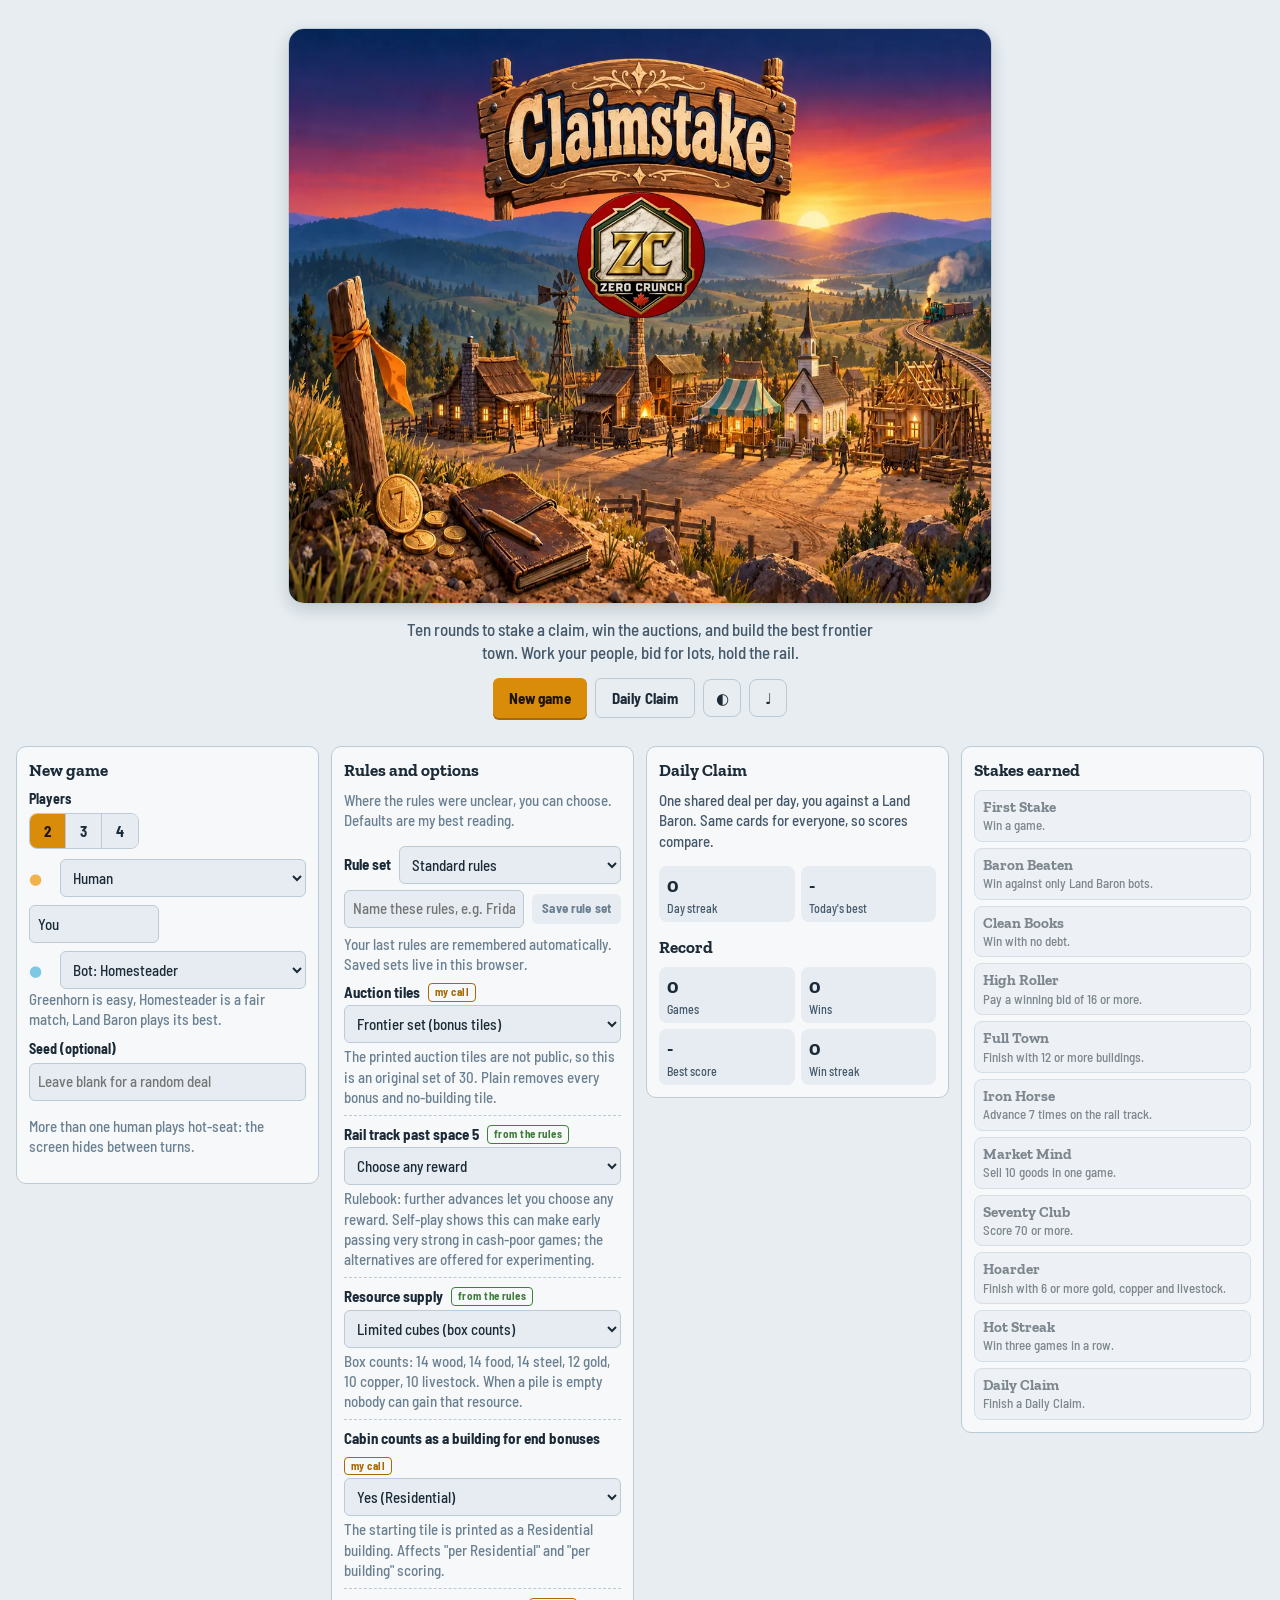
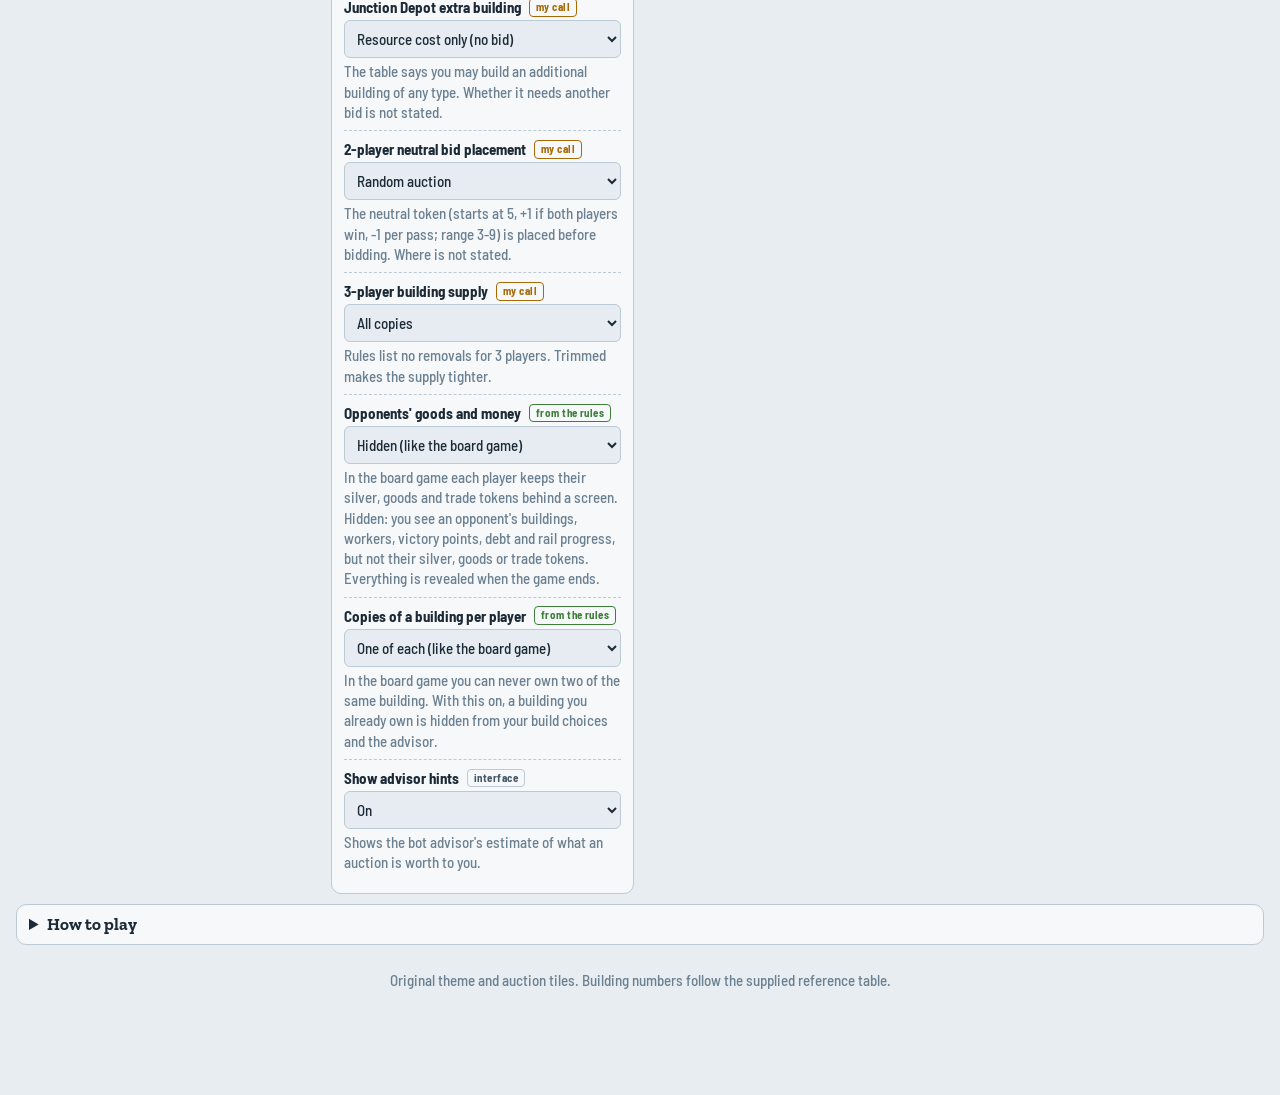
==== commit dba601f5: "Remember rules and save named rule sets Co-Authored-By: Claude Sonnet 5.5 <noreply@anthropic.com> Cl" ====
--- a/site/index.html
+++ b/site/index.html
@@ -2326,7 +2326,7 @@
   const lsDel = k => { delete mem[k]; try { localStorage.removeItem(k); } catch (e) { /* ignore */ } };
   function loadJSON(k, d) { try { const v = lsGet(k); return v ? JSON.parse(v) : d; } catch (e) { return d; } }
 
-  const prof = Object.assign({ games: 0, wins: 0, best: 0, streak: 0, bestStreak: 0, ach: {}, daily: {}, sound: false, theme: '', last: null }, loadJSON('claimstake.prof', {}));
+  const prof = Object.assign({ sets: [], games: 0, wins: 0, best: 0, streak: 0, bestStreak: 0, ach: {}, daily: {}, sound: false, theme: '', last: null }, loadJSON('claimstake.prof', {}));
   const saveProf = () => lsSet('claimstake.prof', JSON.stringify(prof));
 
   const ACH = [
@@ -2874,6 +2874,24 @@
   }
 
   // ------------------------------------------------------------ menu
+  // ---- saved rule sets: remembered per browser, named by the player
+  const fullOpts = o => Object.assign(HS.defaultOpts(), o || {});
+  const sameOpts = (a, b) => D.OPTION_DEFS.every(d => fullOpts(a)[d.key] === fullOpts(b)[d.key]);
+  const persistMenu = () => { const m = App.menu; prof.last = { menu: { n: m.n, seats: m.seats, opts: m.opts, seed: m.seed } }; saveProf(); };
+  function ruleSetBar(opts) {
+    const sets = prof.sets || [];
+    const cur = sets.find(x => sameOpts(x.opts, opts)), isDef = sameOpts({}, opts);
+    const val = cur ? 'set:' + cur.id : isDef ? 'default' : 'custom';
+    const nDiff = D.OPTION_DEFS.filter(d => fullOpts(opts)[d.key] !== d.def).length;
+    return `<div class="rsets"><div class="row wrap"><label for="rset" style="font-weight:700">Rule set</label>
+      <select id="rset" data-f="rset" aria-label="Choose a saved rule set" style="width:auto;flex:1;min-width:160px">
+        <option value="default" ${val === 'default' ? 'selected' : ''}>Standard rules</option>
+        ${sets.map(x => `<option value="set:${x.id}" ${val === 'set:' + x.id ? 'selected' : ''}>${esc(x.name)}</option>`).join('')}
+        ${val === 'custom' ? `<option value="custom" selected>Custom (${nDiff} changed, not saved)</option>` : ''}</select>
+      ${cur ? '<button class="btn ghost small" data-act="delset" data-tip="Delete this saved rule set.">Delete</button>' : ''}</div>
+      ${cur ? '' : `<div class="row wrap" style="margin-top:6px"><input type="text" id="setname" maxlength="24" placeholder="Name these rules, e.g. Friday night" aria-label="Name for this rule set" style="flex:1;min-width:160px"><button class="btn small" data-act="saveset" ${nDiff || val === 'custom' ? '' : 'disabled'} data-tip="Save the rules below under this name so you can pick them again for any future game.">Save rule set</button></div>`}
+      <p class="faint" style="margin:6px 0 0">Your last rules are remembered automatically. Saved sets live in this browser.</p></div>`;
+  }
   function optSelect(d, val) {
     const idx = Math.max(0, d.choices.findIndex(c => c[0] === val));
     return `<div class="opt"><div class="row wrap"><b>${d.label}</b><span class="tag ${d.tag}">${d.tag === 'confirmed' ? 'from the rules' : d.tag === 'designed' ? 'my call' : 'interface'}</span></div>
@@ -2898,7 +2916,7 @@
           <div class="grp" style="display:grid;gap:8px;margin-top:10px">${Array.from({ length: m.n }, (_, i) => seat(i)).join('')}</div>${lvlDesc}
           <div class="field" style="margin-top:10px"><label>Seed (optional)</label><input type="text" data-f="seed" value="${esc(m.seed)}" placeholder="Leave blank for a random deal"></div>
           <p class="faint">More than one human plays hot-seat: the screen hides between turns.</p></div>
-        <div class="panel"><h3>Rules and options</h3><p class="faint" style="margin-top:0">Where the rules were unclear, you can choose. Defaults are my best reading.</p>${D.OPTION_DEFS.map(d => optSelect(d, opts[d.key])).join('')}</div>
+        <div class="panel"><h3>Rules and options</h3><p class="faint" style="margin-top:0">Where the rules were unclear, you can choose. Defaults are my best reading.</p>${ruleSetBar(opts)}${D.OPTION_DEFS.map(d => optSelect(d, opts[d.key])).join('')}</div>
         <div class="panel"><h3>Daily Claim</h3><p class="muted" style="margin-top:0">One shared deal per day, you against a Land Baron. Same cards for everyone, so scores compare.</p>
           <div class="stats"><div class="stat"><b>${dailyStreak()}</b><span>Day streak</span></div><div class="stat"><b>${dsc != null ? dsc : '-'}</b><span>Today's best</span></div></div>
           <h3 style="margin:14px 0 8px">Record</h3><div class="stats"><div class="stat"><b>${prof.games}</b><span>Games</span></div><div class="stat"><b>${prof.wins}</b><span>Wins</span></div><div class="stat"><b>${prof.best || '-'}</b><span>Best score</span></div><div class="stat"><b>${prof.streak}</b><span>Win streak</span></div></div></div>
@@ -2939,7 +2957,18 @@
   const P = () => viewer();
   const ACT = {
     // menu
-    pn(el) { App.menu.n = +el.dataset.n; render(); },
+    pn(el) { App.menu.n = +el.dataset.n; persistMenu(); render(); },
+    saveset() {
+      const inp = document.getElementById('setname'), name = ((inp && inp.value) || '').trim().slice(0, 24);
+      if (!name) { toast('Type a name for this rule set first.'); if (inp) inp.focus(); return; }
+      const opts = fullOpts(App.menu.opts), list = prof.sets || (prof.sets = []), ex = list.find(x => x.name.toLowerCase() === name.toLowerCase());
+      if (ex) ex.opts = opts; else if (list.length >= 20) { toast('You can keep up to 20 rule sets. Delete one first.'); return; } else list.push({ id: Date.now().toString(36), name, opts });
+      saveProf(); App.menu.opts = opts; persistMenu(); toast('Saved rule set "' + name + '".'); render();
+    },
+    delset() {
+      const cur = (prof.sets || []).find(x => sameOpts(x.opts, App.menu.opts)); if (!cur) return;
+      prof.sets = prof.sets.filter(x => x !== cur); saveProf(); toast('Deleted "' + cur.name + '". Your current rules are unchanged.'); render();
+    },
     start() { launch(false); },
     daily() { launch(true); },
     continue() {
@@ -3058,15 +3087,20 @@
     const t = ev.target;
     if (t.dataset.opt) {
       const d = D.OPTION_DEFS.find(x => x.key === t.dataset.opt);
-      App.menu.opts[d.key] = d.choices[+t.value][0]; return;
+      App.menu.opts[d.key] = d.choices[+t.value][0]; persistMenu(); render(); return;
+    }
+    if (t.dataset.f === 'rset') {
+      if (t.value === 'default') App.menu.opts = {};
+      else if (t.value.startsWith('set:')) { const x = (prof.sets || []).find(y => 'set:' + y.id === t.value); if (x) App.menu.opts = Object.assign({}, x.opts); }
+      persistMenu(); render(); return;
     }
     if (t.dataset.seat != null) {
       const i = +t.dataset.seat, f = t.dataset.f;
       if (f === 'kind') { App.menu.seats[i].kind = t.value === 'human' ? 'human' : +t.value; if (t.value === 'human' && !App.menu.seats[i].name) App.menu.seats[i].name = 'Player ' + (i + 1); render(); }
       else App.menu.seats[i].name = t.value;
-      return;
-    }
-    if (t.dataset.f === 'seed') App.menu.seed = t.value;
+      persistMenu(); return;
+    }
+    if (t.dataset.f === 'seed') { App.menu.seed = t.value; persistMenu(); }
     if (t.dataset.f === 'oname') { prof.name = t.value.slice(0, 14); saveProf(); }
     if (t.dataset.f === 'ocode') App.ui.code = t.value.toUpperCase().slice(0, 4);
   });
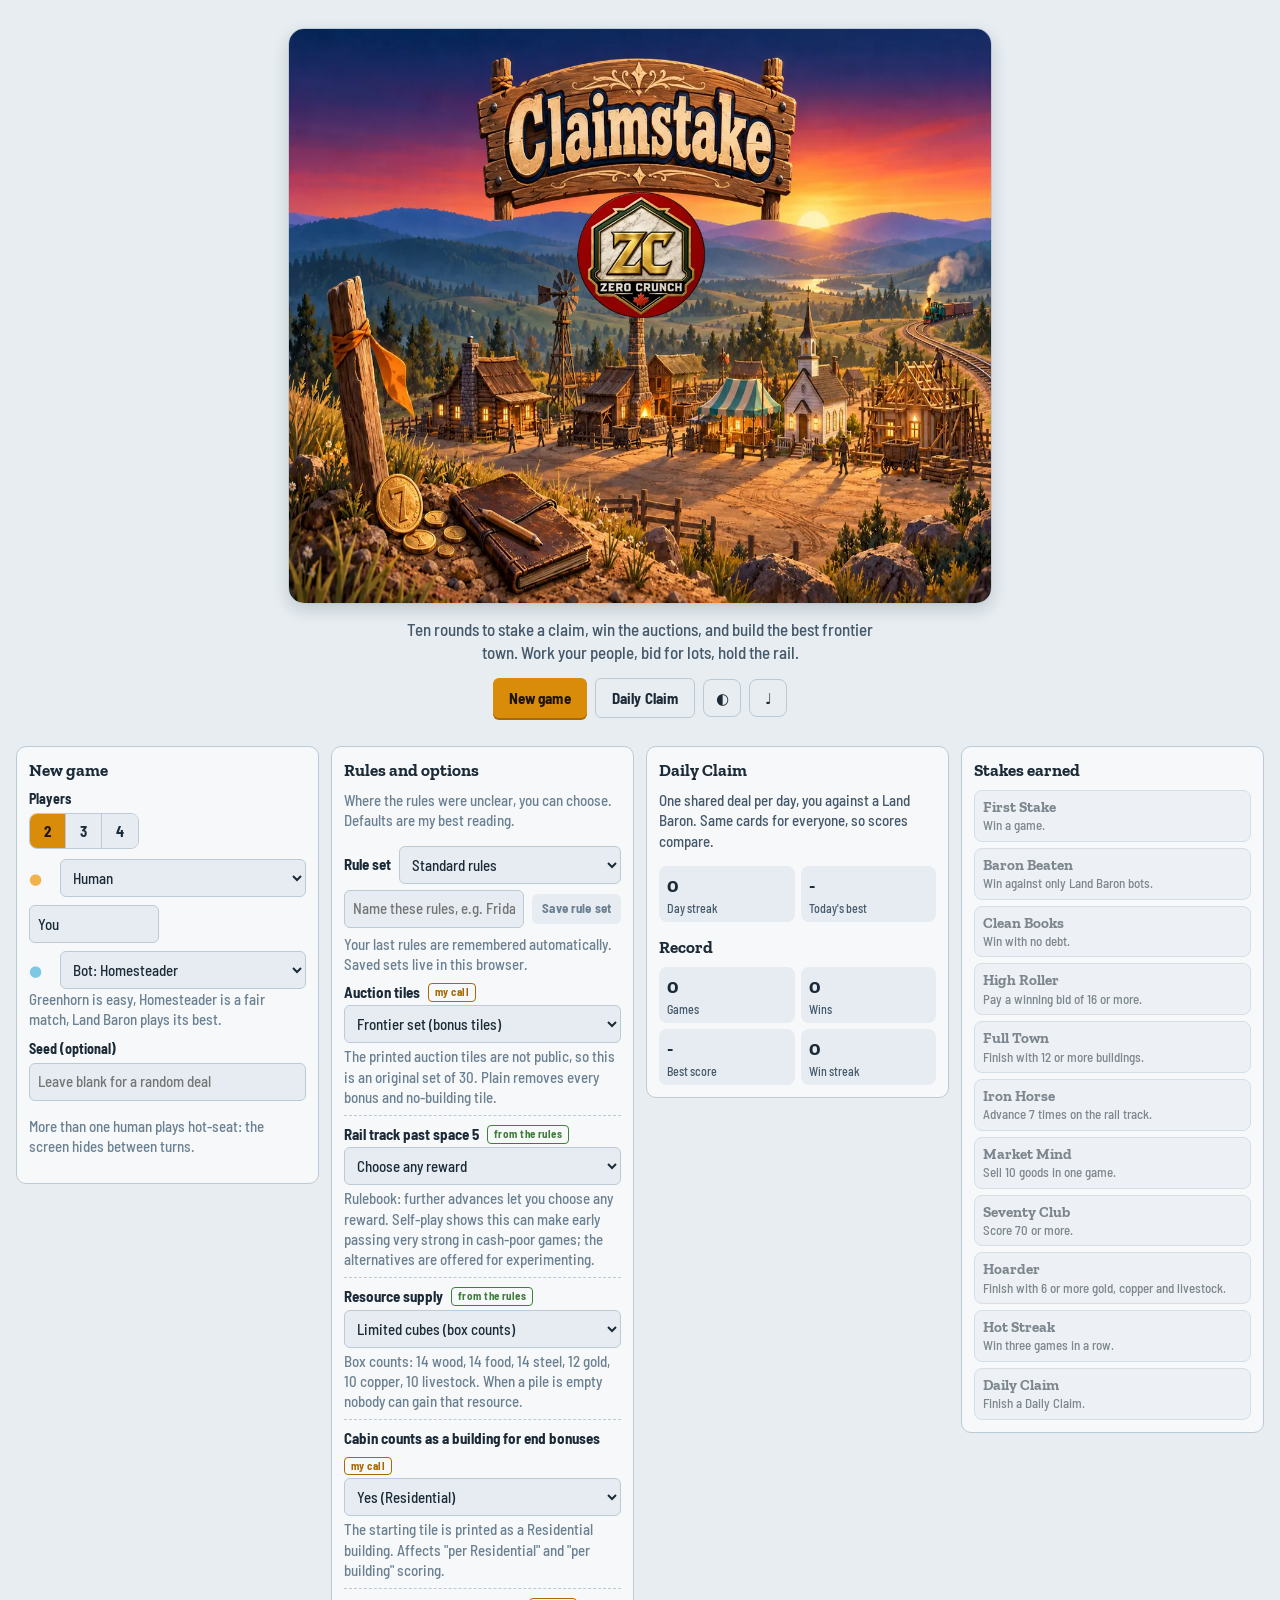
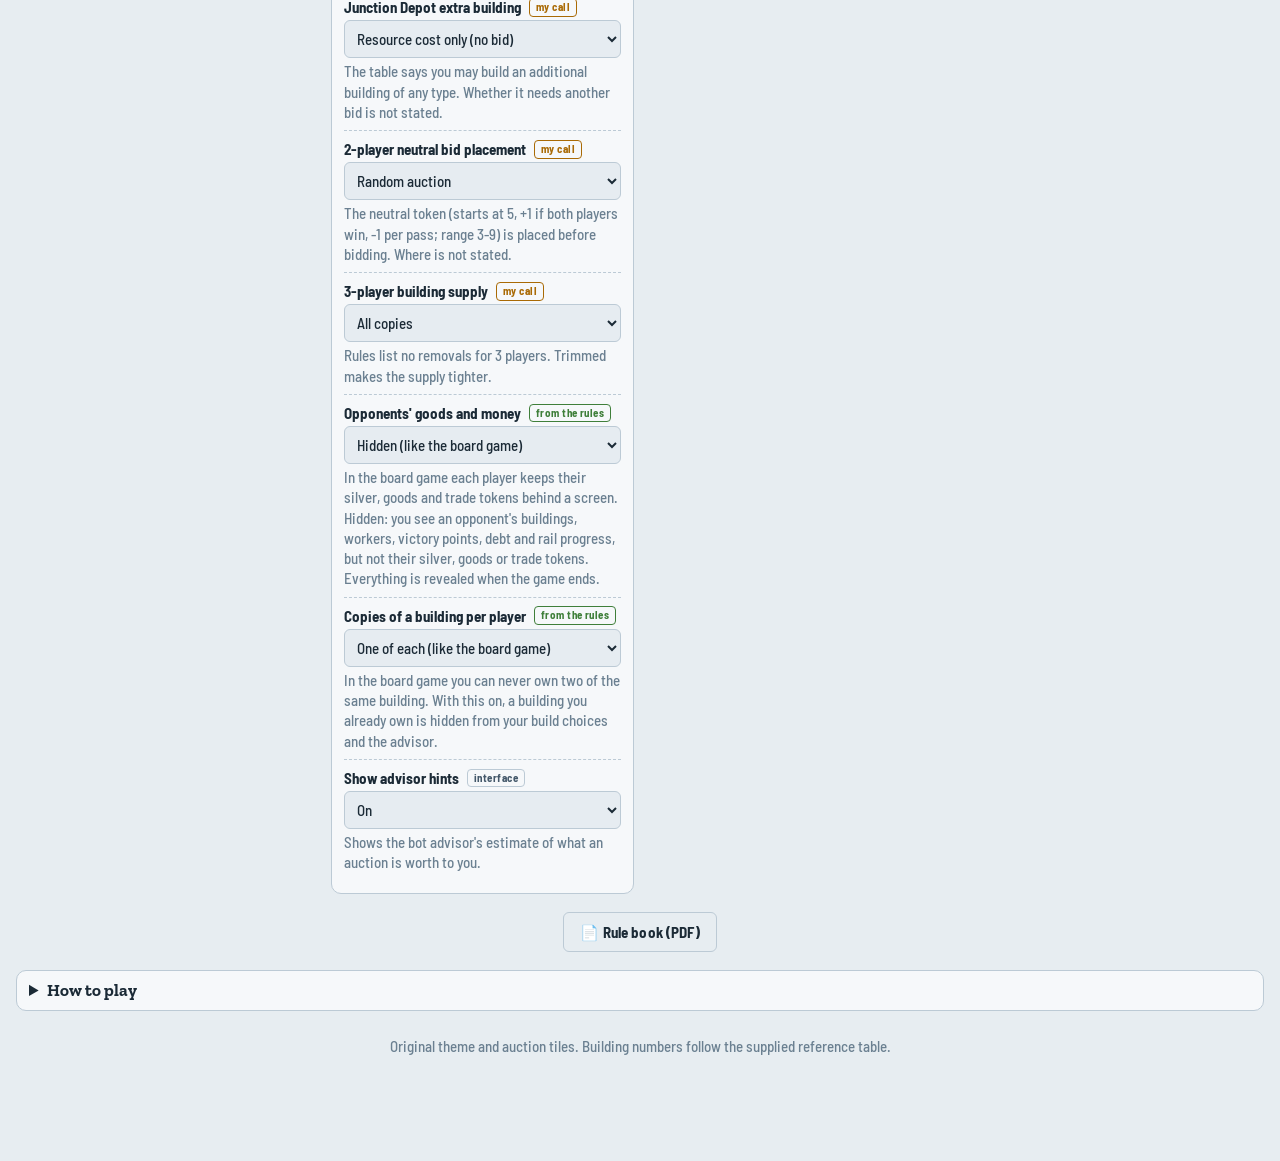
==== commit f3c4bcb5: "Add rule book PDF and links in menu, in-game menu and rules modal Co-Authored-By: Claude Sonnet 5.5 " ====
--- a/site/index.html
+++ b/site/index.html
@@ -1,5 +1,6 @@
 <!doctype html><html lang="en"><head><meta charset="utf-8"><meta name="viewport" content="width=device-width,initial-scale=1,viewport-fit=cover">
 <title>Claimstake</title>
+<link rel="icon" type="image/png" sizes="32x32" href="[data-uri]"><link rel="icon" type="image/png" sizes="16x16" href="[data-uri]"><link rel="apple-touch-icon" href="[data-uri]">
 <link rel="preconnect" href="https://fonts.googleapis.com"><link rel="preconnect" href="https://fonts.gstatic.com" crossorigin>
 <link rel="stylesheet" href="https://fonts.googleapis.com/css2?family=Barlow+Semi+Condensed:wght@500;600;700&family=Zilla+Slab:wght@600;700&display=swap">
 <style>/* Layout concept: dusk survey office. Header ribbon of ten stakes; left = town scene + action table; right = ledger, market, lots.
@@ -54,6 +55,7 @@
 
 /* ---------- buttons, chips */
 .btn { background: var(--amber); color: var(--on-amber); border: 0; border-radius: 6px; padding: 9px 16px; font-weight: 700; letter-spacing: .01em; min-height: 40px; box-shadow: 0 2px 0 var(--amber2); transition: transform .08s, filter .15s; }
+a.btn { display: inline-flex; align-items: center; justify-content: center; text-decoration: none; }
 .btn:hover:not(:disabled) { filter: brightness(1.07); }
 .btn:active:not(:disabled) { transform: translateY(1px); box-shadow: 0 1px 0 var(--amber2); }
 .btn:disabled { background: var(--panel2); color: var(--ink3); box-shadow: none; cursor: not-allowed; }
@@ -377,6 +379,8 @@
 .fr .chip .ic { width: 20px; height: 20px; }
 .fr .chip .cw { font-weight: 600; color: var(--ink2); }
 .fr .chip .num { font-size: 15px; }
+
+.linkbtn { background: none; border: 0; padding: 0; color: var(--amber2, var(--amber)); font: inherit; font-weight: 800; text-decoration: underline; cursor: pointer; }
 </style></head><body><div id="app"></div><div class="toasts" id="toasts" aria-live="polite"></div>
 <script>window.CLAIM_CFG={url:"https://iebutksrypqzohumllal.supabase.co",key:"sb_publishable_VxxsgQuKKQM807zeScKZow_G0WYVnAg"};
 window.CLAIM_COVER="[data-uri]";
@@ -954,6 +958,17 @@
       case 'pass': return doPass(s, p, a);
       case 'payBid': return doPayBid(s, p, a);
       case 'build': return doBuildAction(s, p, a);
+      case 'skipBuild': {
+        // escape hatch: a player who cannot (or no longer can) finish a build gives up the lot and gets the bid back
+        const st = s.steps[0];
+        if (s.phase !== 'resolve' || !st || st.k !== 'build' || st.p !== a.p) return err('no build pending');
+        const auc = s.auctions[st.auction];
+        p.silver += st.refund; log(s, `${p.name} gives up building on ${auc.tile.name}; the bid is refunded.`);
+        ev(s, 'refund', p.id, st.refund);
+        s.steps.shift();
+        s.steps = s.steps.filter(x => !(x.k === 'tileBonus' && x.auction === st.auction));
+        advanceResolve(s); return { ok: true };
+      }
       case 'skipExtra': {
         const st = s.steps[0];
         if (s.phase !== 'resolve' || !st || st.k !== 'extra' || st.p !== a.p) return err('no');
@@ -2654,7 +2669,7 @@
         foot: needChips(q, p) + `<div class="${q.ok ? 'faint' : ''}" style="font-size:13px">${q.ok ? (q.T ? `Buys goods: ${q.T} trade, ${q.S} silver` : 'You have everything') : '<span style="color:var(--bad)">' + q.why + '</span>'}</div>` });
     }).join('');
     let pay = '';
-    if (sel) {
+    if (sel && HS.quoteBuild(s, p, sel).ok) {
       const q = HS.quoteBuild(s, p, sel);
       const extraBid = extra && s.opts.trainExtra === 'bid' ? st.bid : 0, total = q.S + extraBid;
       const goldFree = Math.max(0, p.res.gold + q.buy.gold - q.need.gold - q.goldCL);
@@ -2662,8 +2677,11 @@
       pay = `<div class="notice">${needChips(q, p)}${BMAP[sel].name}: ${buys.length ? 'you will buy ' + buys.join(', ') + ' using ' + q.T + ' trade token' + (q.T > 1 ? 's' : '') + ' and ' + q.S + ' silver' : 'paid from your stock'}${extraBid ? ', plus the bid again (' + extraBid + ')' : ''}.${q.landingPaid.copper + q.landingPaid.livestock ? ' River Landing: gold stands in for copper or livestock.' : ''}</div>`
         + payPanel(p, total, { act: 'buildGo', title: 'Silver for the build', btn: 'Build ' + BMAP[sel].name, maxGold: goldFree, maxTrades: p.trade - q.T, blocked: !q.ok });
     }
+    const okIds = ids.filter(id => HS.quoteBuild(s, p, id).ok);
+    const stuck = sel && !HS.quoteBuild(s, p, sel).ok;
+    const hint = stuck ? `<div class="notice" style="border-color:var(--bad)"><b>${BMAP[sel].name} is out of reach right now.</b> ${okIds.length ? 'Pick another building you can afford: ' + okIds.map(id => '<button class="linkbtn" data-act="pick" data-id="' + id + '">' + BMAP[id].name + '</button>').join(', ') + '.' : 'You cannot afford any building here.'} ${extra ? '' : 'Or give up the lot and take your bid back below.'}</div>` : '';
     return `<div class="table"><div class="hd"><h2>${extra ? 'Extra building' : 'Build on ' + auc.tile.name}</h2><span class="muted">${extra ? 'Junction Depot lets you build one more of any type.' : 'Choose a ' + auc.tile.types.map(t => D.TYPES[t]).join(' or ') + ' building.'}</span></div>
-      <div class="cards">${cards}</div>${pay}${extra ? '<div class="row"><button class="btn ghost" data-act="skipExtra">Skip the extra building</button></div>' : ''}</div>`;
+      <div class="cards">${cards}</div>${hint}${pay}${extra ? '' : `<div class="row"><button class="btn ghost" data-act="skipBuild" data-tip="Can't or don't want to build? Give up this lot and get your winning bid back as silver.">Give up this lot and take my ${st.refund} silver back</button></div>`}${extra ? '<div class="row"><button class="btn ghost" data-act="skipExtra">Skip the extra building</button></div>' : ''}</div>`;
   }
   function resolvePanel(s, p) {
     const st = s.steps[0], auc = st.auction != null ? s.auctions[st.auction] : null;
@@ -2922,7 +2940,7 @@
           <h3 style="margin:14px 0 8px">Record</h3><div class="stats"><div class="stat"><b>${prof.games}</b><span>Games</span></div><div class="stat"><b>${prof.wins}</b><span>Wins</span></div><div class="stat"><b>${prof.best || '-'}</b><span>Best score</span></div><div class="stat"><b>${prof.streak}</b><span>Win streak</span></div></div></div>
         <div class="panel"><h3>Stakes earned</h3><div class="ach">${ACH.map(a => `<div class="${prof.ach[a[0]] ? 'got' : ''}"><b>${a[1]}</b>${a[2]}</div>`).join('')}</div></div>
       </div>
-      <details class="fold"><summary>How to play</summary><div style="display:grid;gap:6px;margin-top:8px">${D.RULE_NOTES.map(r => `<div class="row" style="align-items:flex-start"><span class="tag ${r[0]}">${r[0] === 'confirmed' ? 'rule' : 'my call'}</span><span>${r[1]}</span></div>`).join('')}</div></details>
+      <p style="text-align:center;margin:8px 0"><a class="btn ghost" href="claimstake-rules.pdf" target="_blank" rel="noopener">📄 Rule book (PDF)</a></p><details class="fold"><summary>How to play</summary><div style="display:grid;gap:6px;margin-top:8px">${D.RULE_NOTES.map(r => `<div class="row" style="align-items:flex-start"><span class="tag ${r[0]}">${r[0] === 'confirmed' ? 'rule' : 'my call'}</span><span>${r[1]}</span></div>`).join('')}</div></details>
       <p class="faint" style="text-align:center">Original theme and auction tiles. Building numbers follow the supplied reference table.</p>`;
   }
 
@@ -2932,8 +2950,8 @@
     let body = '';
     if (m.type === 'bld') body = `<h2>${BMAP[m.id].name}</h2>${bcard(m.id, { left: s ? s.bsup[m.id] : null })}<div class="row"><button class="btn" data-act="close">Close</button></div>`;
     else if (m.type === 'opp') { const p = s.players[m.p]; body = `<h2>${esc(p.name)}</h2>${sceneHTML(p, { assign: false })}<div class="row wrap">${s.opts.hiddenInfo !== false ? '<span class="faint">Their silver, goods and trade tokens are hidden until the game ends.</span>' : RES.filter(r => p.res[r]).map(r => resChip(r, p.res[r])).join('') || '<span class="faint">No goods</span>'}</div><div class="row"><button class="btn" data-act="close">Close</button></div>`; }
-    else if (m.type === 'menu') body = `<h2>Menu</h2><div class="row wrap"><button class="btn" data-act="close">Resume</button><button class="btn ghost" data-act="rules">Rules</button><button class="btn ghost" data-act="tomenu">Save and leave</button><button class="btn warn" data-act="abandon">Abandon game</button></div>`;
-    else if (m.type === 'rules') body = `<h2>Rules in this game</h2><div style="display:grid;gap:6px">${D.RULE_NOTES.map(r => `<div class="row" style="align-items:flex-start"><span class="tag ${r[0]}">${r[0] === 'confirmed' ? 'rule' : 'my call'}</span><span>${r[1]}</span></div>`).join('')}</div><div class="row"><button class="btn" data-act="close">Close</button></div>`;
+    else if (m.type === 'menu') body = `<h2>Menu</h2><div class="row wrap"><button class="btn" data-act="close">Resume</button><button class="btn ghost" data-act="rules">Rules</button><a class="btn ghost" href="claimstake-rules.pdf" target="_blank" rel="noopener">📄 Rule book (PDF)</a><button class="btn ghost" data-act="tomenu">Save and leave</button><button class="btn warn" data-act="abandon">Abandon game</button></div>`;
+    else if (m.type === 'rules') body = `<h2>Rules in this game</h2><div style="display:grid;gap:6px">${D.RULE_NOTES.map(r => `<div class="row" style="align-items:flex-start"><span class="tag ${r[0]}">${r[0] === 'confirmed' ? 'rule' : 'my call'}</span><span>${r[1]}</span></div>`).join('')}</div><div class="row"><a class="btn ghost" href="claimstake-rules.pdf" target="_blank" rel="noopener">📄 Rule book (PDF)</a><button class="btn" data-act="close">Close</button></div>`;
     return `<div class="veil" data-act="veil"><div class="sheet ${m.type === 'opp' ? 'wide' : ''}" role="dialog" aria-modal="true">${body}</div></div>`;
   }
 
@@ -3043,9 +3061,10 @@
     pt(el) { App.ui.pay.trades += +el.dataset.d; render(); },
     payWages() { dispatch({ type: 'payWages', plan: { gold: App.ui.pay.gold, trades: App.ui.pay.trades } }, 'coin'); },
     payBid() { dispatch({ type: 'payBid', plan: { gold: App.ui.pay.gold, trades: App.ui.pay.trades } }, 'coin'); },
-    pick(el) { App.ui.sel = el.dataset.id; App.ui.pay = { gold: 0, trades: 0 }; render(); },
+    pick(el) { App.ui.sel = App.ui.sel === el.dataset.id ? null : el.dataset.id; App.ui.pay = { gold: 0, trades: 0 }; render(); },
     buildGo() { const id = App.ui.sel; if (id && dispatch({ type: 'build', id, plan: { gold: App.ui.pay.gold, trades: App.ui.pay.trades } }, 'build')) App.ui.sel = null; },
     skipExtra() { dispatch({ type: 'skipExtra' }); },
+    skipBuild() { App.ui.sel = null; dispatch({ type: 'skipBuild' }); },
     // bidding
     bid(el) { dispatch({ type: 'bid', auction: +el.dataset.a, amount: +el.dataset.amt }, 'coin'); },
     pass(el) { dispatch({ type: 'pass', reward: el.dataset.reward || undefined, res: el.dataset.res }); },
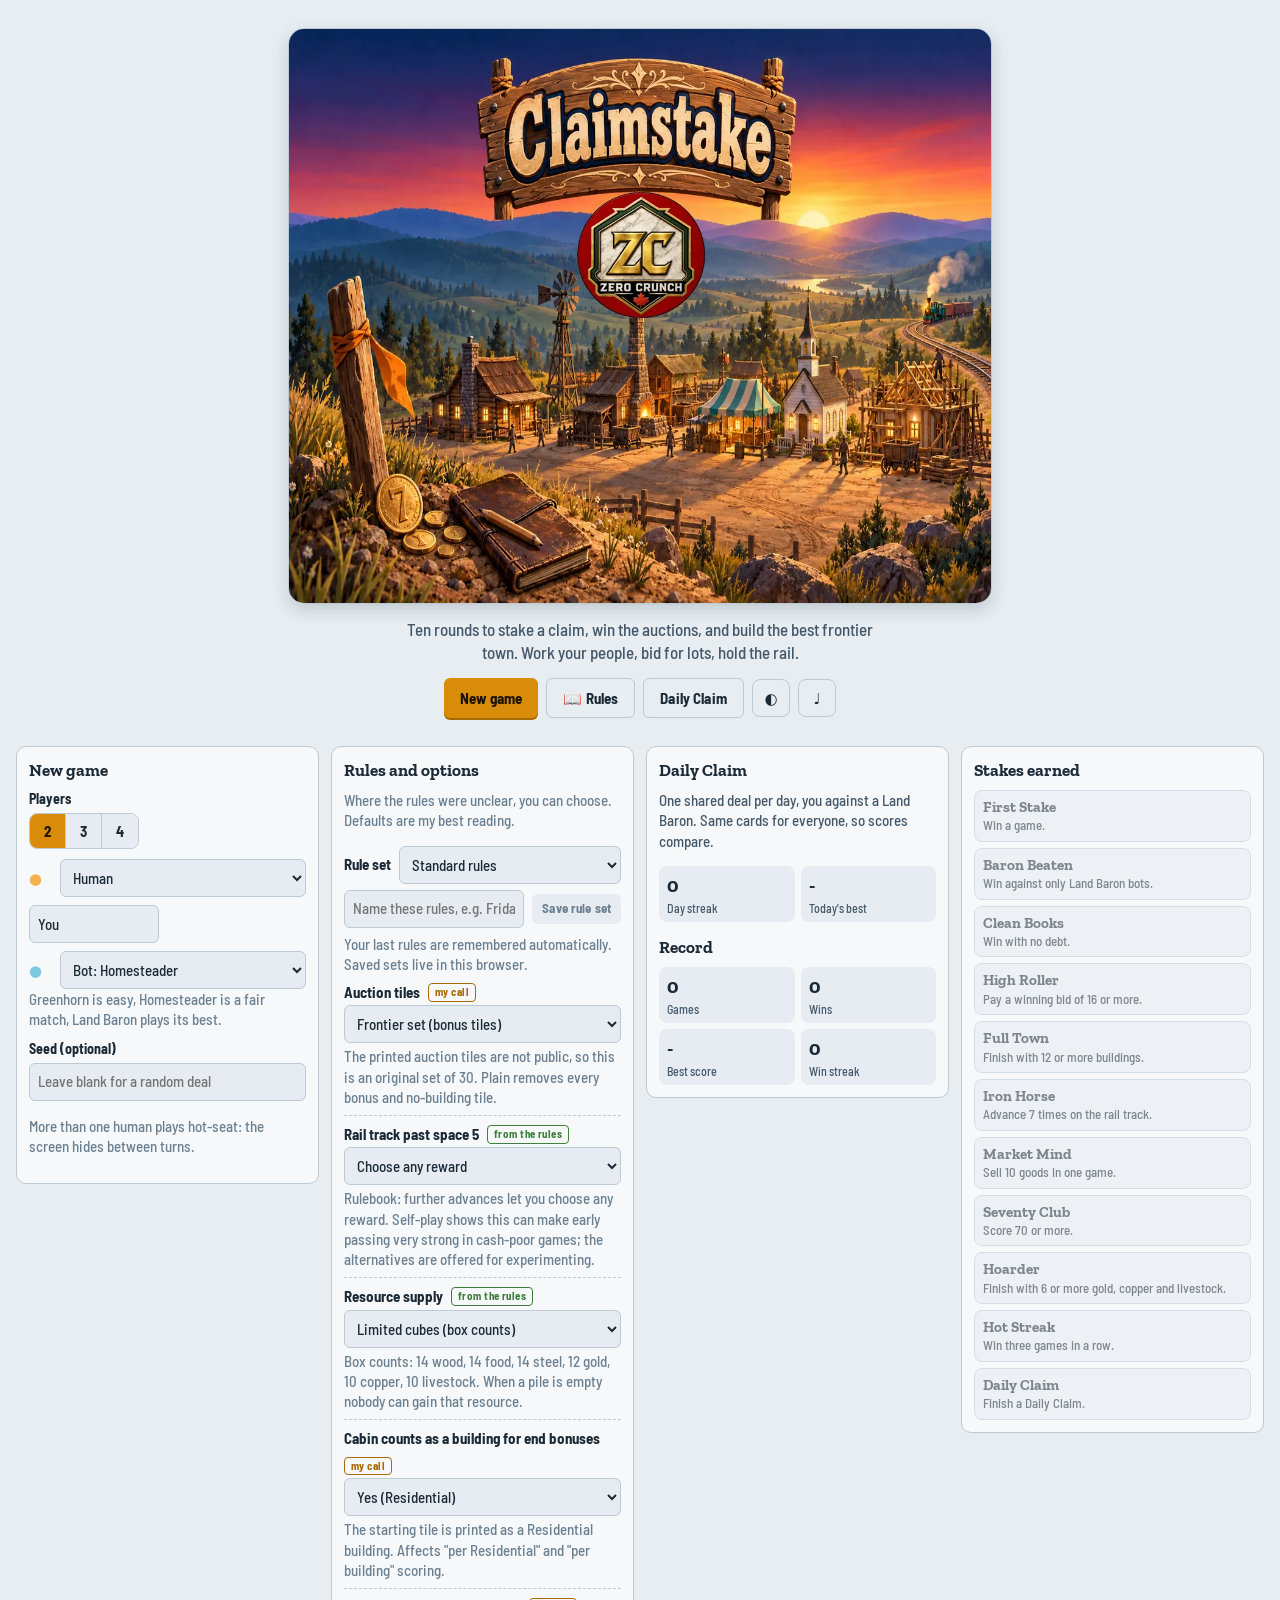
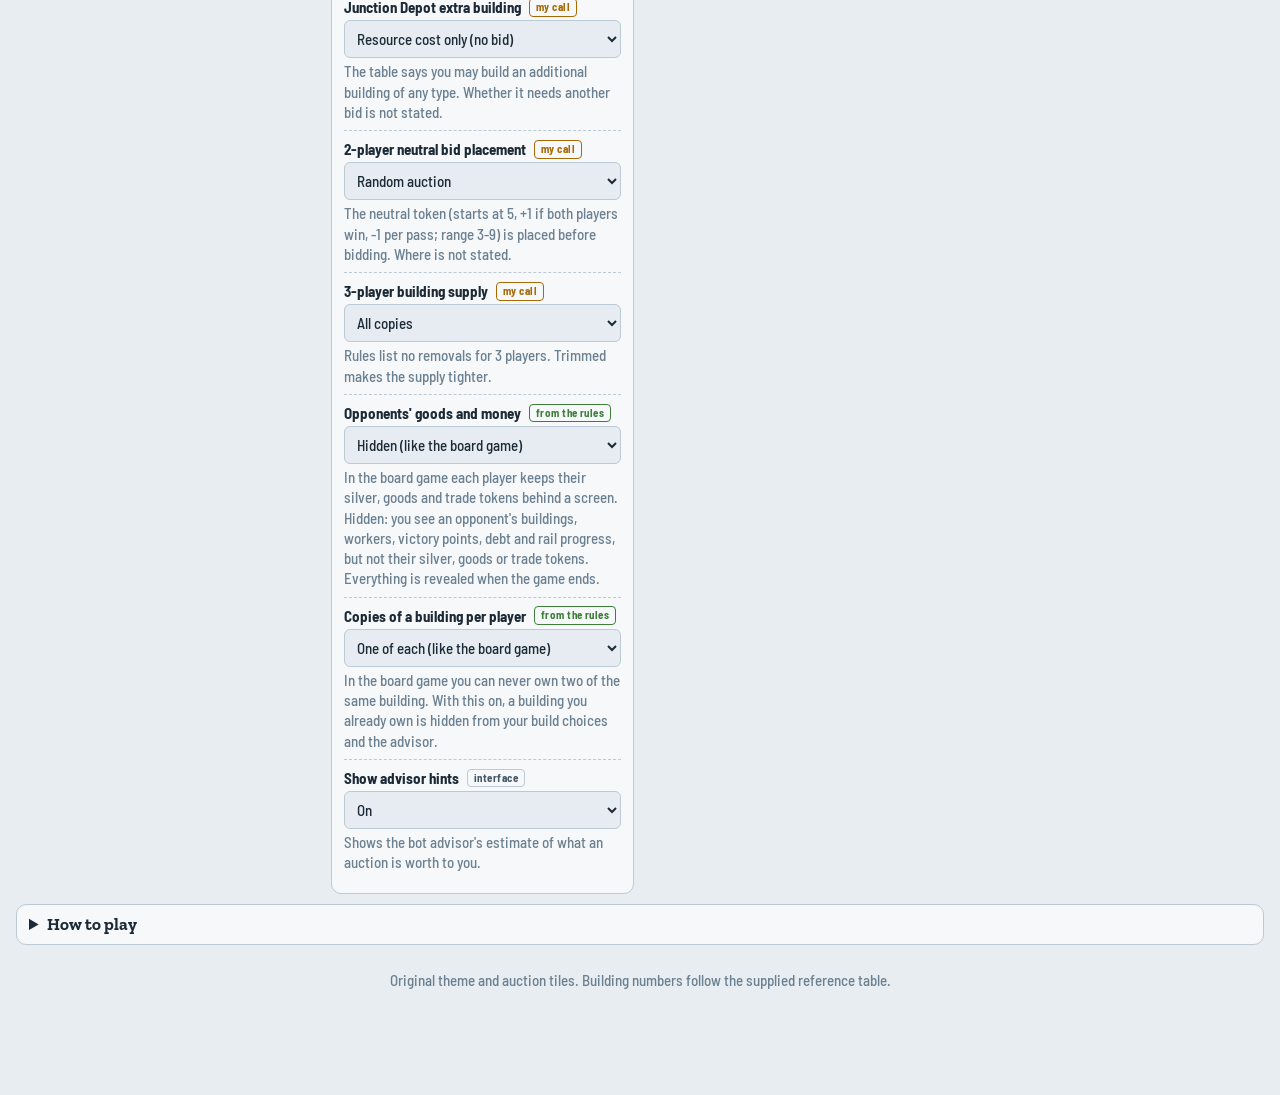
==== commit af13bc36: "Move Rules button to top of main menu Co-Authored-By: Claude Sonnet 5.5 <noreply@anthropic.com> Clau" ====
--- a/site/index.html
+++ b/site/index.html
@@ -2928,7 +2928,7 @@
     const lvlDesc = '<span class="faint">Greenhorn is easy, Homesteader is a fair match, Land Baron plays its best.</span>';
     const ds = todayStr(), dsc = prof.daily[ds];
     return `<div class="hero"><h1 class="sr">Claimstake</h1>${window.CLAIM_COVER ? `<img class="cover" src="${window.CLAIM_COVER}" alt="Claimstake: a frontier town at sunrise with a survey stake, auction coins and a ledger in the foreground" width="1152" height="941">` : `<h1>Claimstake</h1>${sceneHTML(demo, { assign: false })}`}<p>Ten rounds to stake a claim, win the auctions, and build the best frontier town. Work your people, bid for lots, hold the rail.</p>
-      <div class="row wrap" style="justify-content:center">${save ? '<button class="btn" data-act="continue">Continue game</button>' : ''}<button class="btn ${save ? 'ghost' : ''}" data-act="start">New game</button>${Net.ready ? '<button class="btn ghost" data-act="online">Play online</button>' : ''}<button class="btn ghost" data-act="daily">${dsc != null ? 'Daily Claim (best ' + dsc + ')' : 'Daily Claim'}</button><button class="iconbtn" data-act="theme" data-tip="Theme" aria-label="Toggle theme">◐</button><button class="iconbtn" data-act="sound" data-tip="Sound">${prof.sound ? '♪' : '♩'}</button></div></div>
+      <div class="row wrap" style="justify-content:center">${save ? '<button class="btn" data-act="continue">Continue game</button>' : ''}<button class="btn ${save ? 'ghost' : ''}" data-act="start">New game</button><a class="btn ghost" href="claimstake-rules.pdf" target="_blank" rel="noopener">📖 Rules</a>${Net.ready ? '<button class="btn ghost" data-act="online">Play online</button>' : ''}<button class="btn ghost" data-act="daily">${dsc != null ? 'Daily Claim (best ' + dsc + ')' : 'Daily Claim'}</button><button class="iconbtn" data-act="theme" data-tip="Theme" aria-label="Toggle theme">◐</button><button class="iconbtn" data-act="sound" data-tip="Sound">${prof.sound ? '♪' : '♩'}</button></div></div>
       <div class="menu">
         <div class="panel"><h3>New game</h3><div class="field"><label>Players</label><div class="seg">${[2, 3, 4].map(n => `<button class="${m.n === n ? 'on' : ''}" data-act="pn" data-n="${n}">${n}</button>`).join('')}</div></div>
           <div class="grp" style="display:grid;gap:8px;margin-top:10px">${Array.from({ length: m.n }, (_, i) => seat(i)).join('')}</div>${lvlDesc}
@@ -2940,7 +2940,7 @@
           <h3 style="margin:14px 0 8px">Record</h3><div class="stats"><div class="stat"><b>${prof.games}</b><span>Games</span></div><div class="stat"><b>${prof.wins}</b><span>Wins</span></div><div class="stat"><b>${prof.best || '-'}</b><span>Best score</span></div><div class="stat"><b>${prof.streak}</b><span>Win streak</span></div></div></div>
         <div class="panel"><h3>Stakes earned</h3><div class="ach">${ACH.map(a => `<div class="${prof.ach[a[0]] ? 'got' : ''}"><b>${a[1]}</b>${a[2]}</div>`).join('')}</div></div>
       </div>
-      <p style="text-align:center;margin:8px 0"><a class="btn ghost" href="claimstake-rules.pdf" target="_blank" rel="noopener">📄 Rule book (PDF)</a></p><details class="fold"><summary>How to play</summary><div style="display:grid;gap:6px;margin-top:8px">${D.RULE_NOTES.map(r => `<div class="row" style="align-items:flex-start"><span class="tag ${r[0]}">${r[0] === 'confirmed' ? 'rule' : 'my call'}</span><span>${r[1]}</span></div>`).join('')}</div></details>
+      <details class="fold"><summary>How to play</summary><div style="display:grid;gap:6px;margin-top:8px">${D.RULE_NOTES.map(r => `<div class="row" style="align-items:flex-start"><span class="tag ${r[0]}">${r[0] === 'confirmed' ? 'rule' : 'my call'}</span><span>${r[1]}</span></div>`).join('')}</div></details>
       <p class="faint" style="text-align:center">Original theme and auction tiles. Building numbers follow the supplied reference table.</p>`;
   }
 
